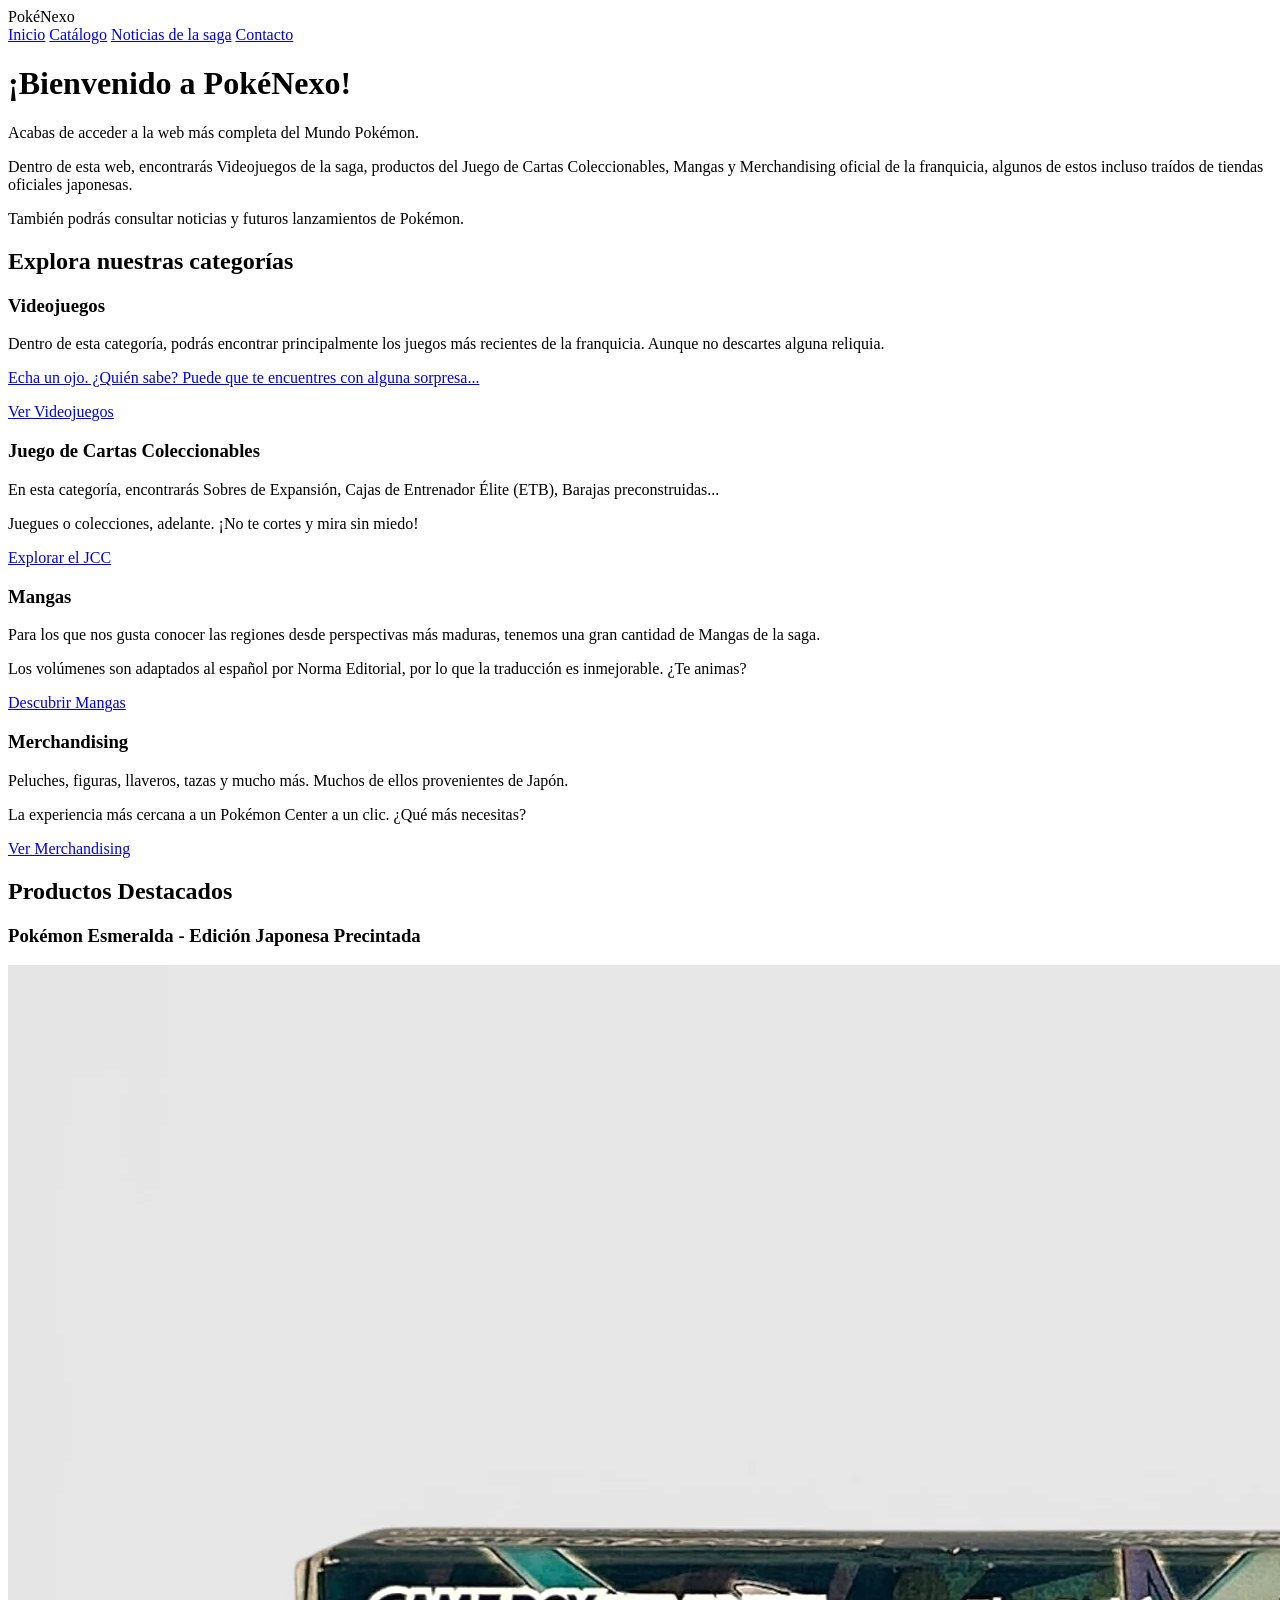
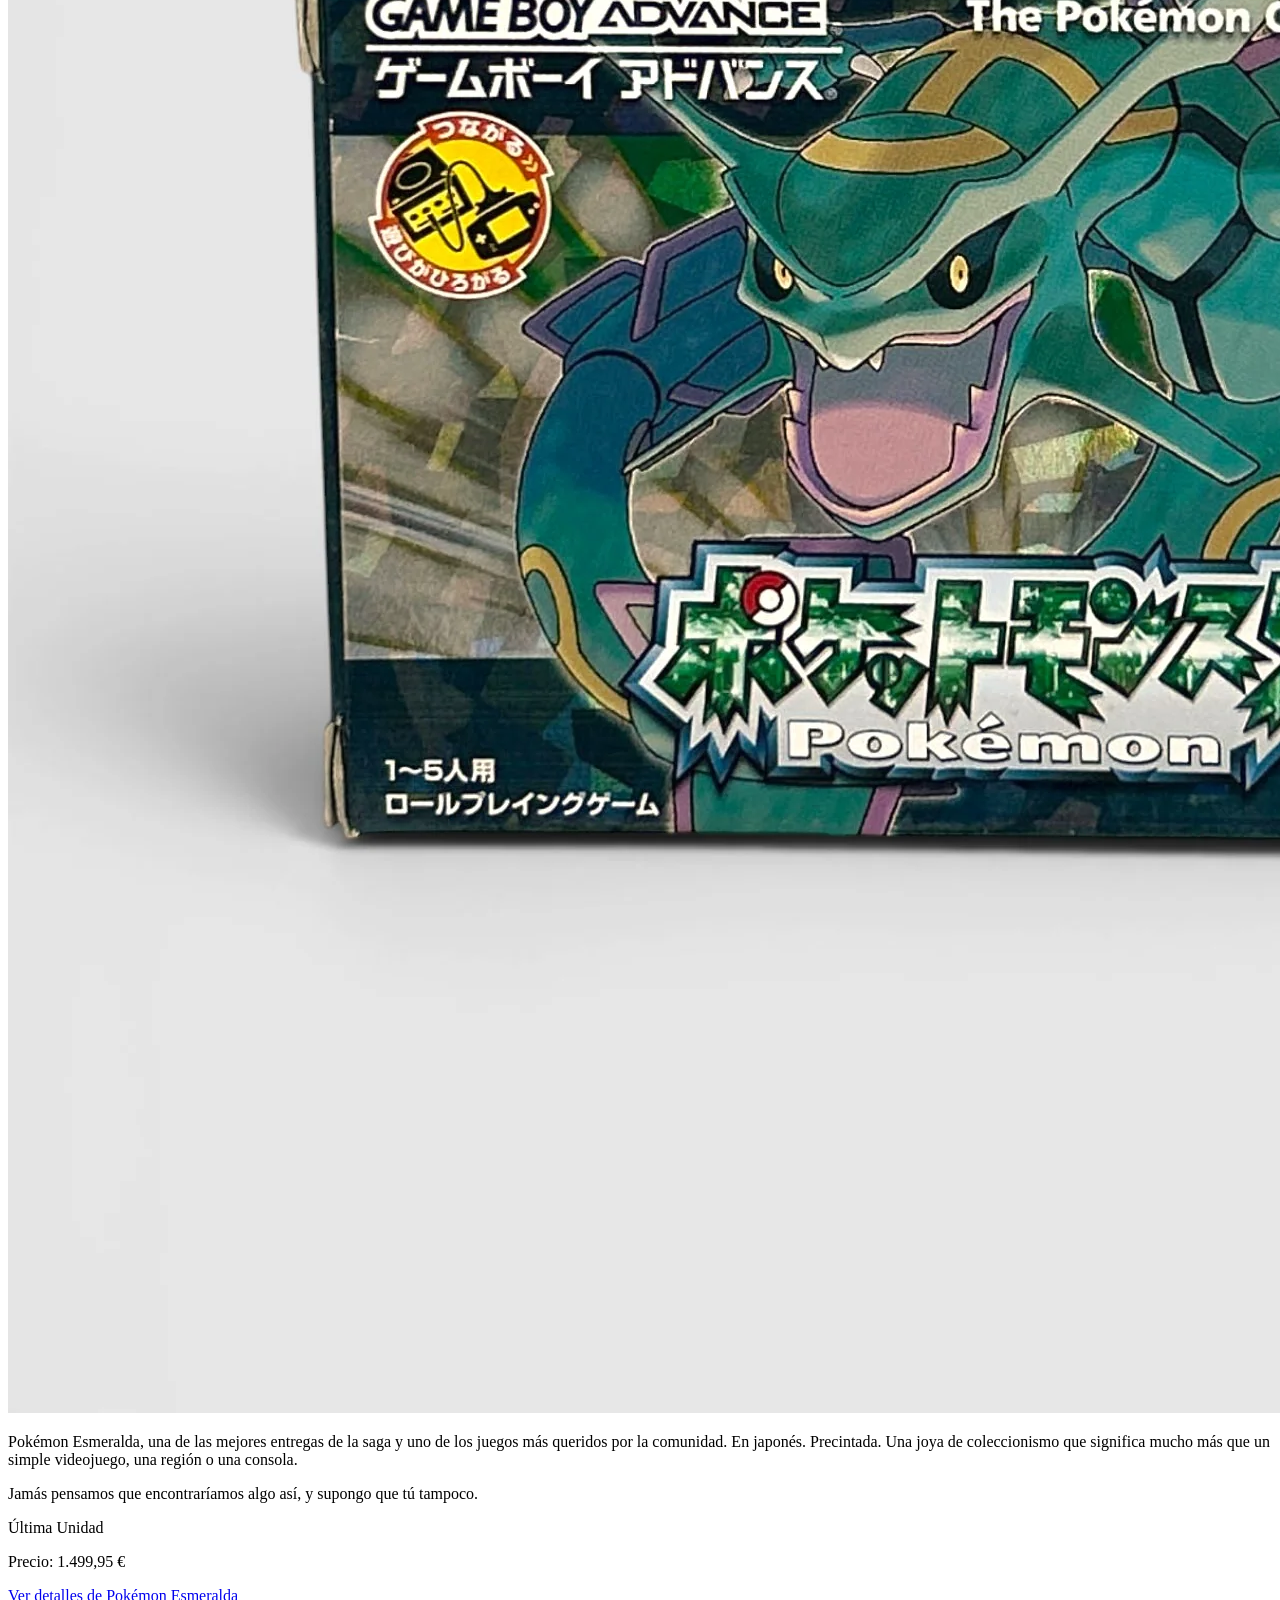
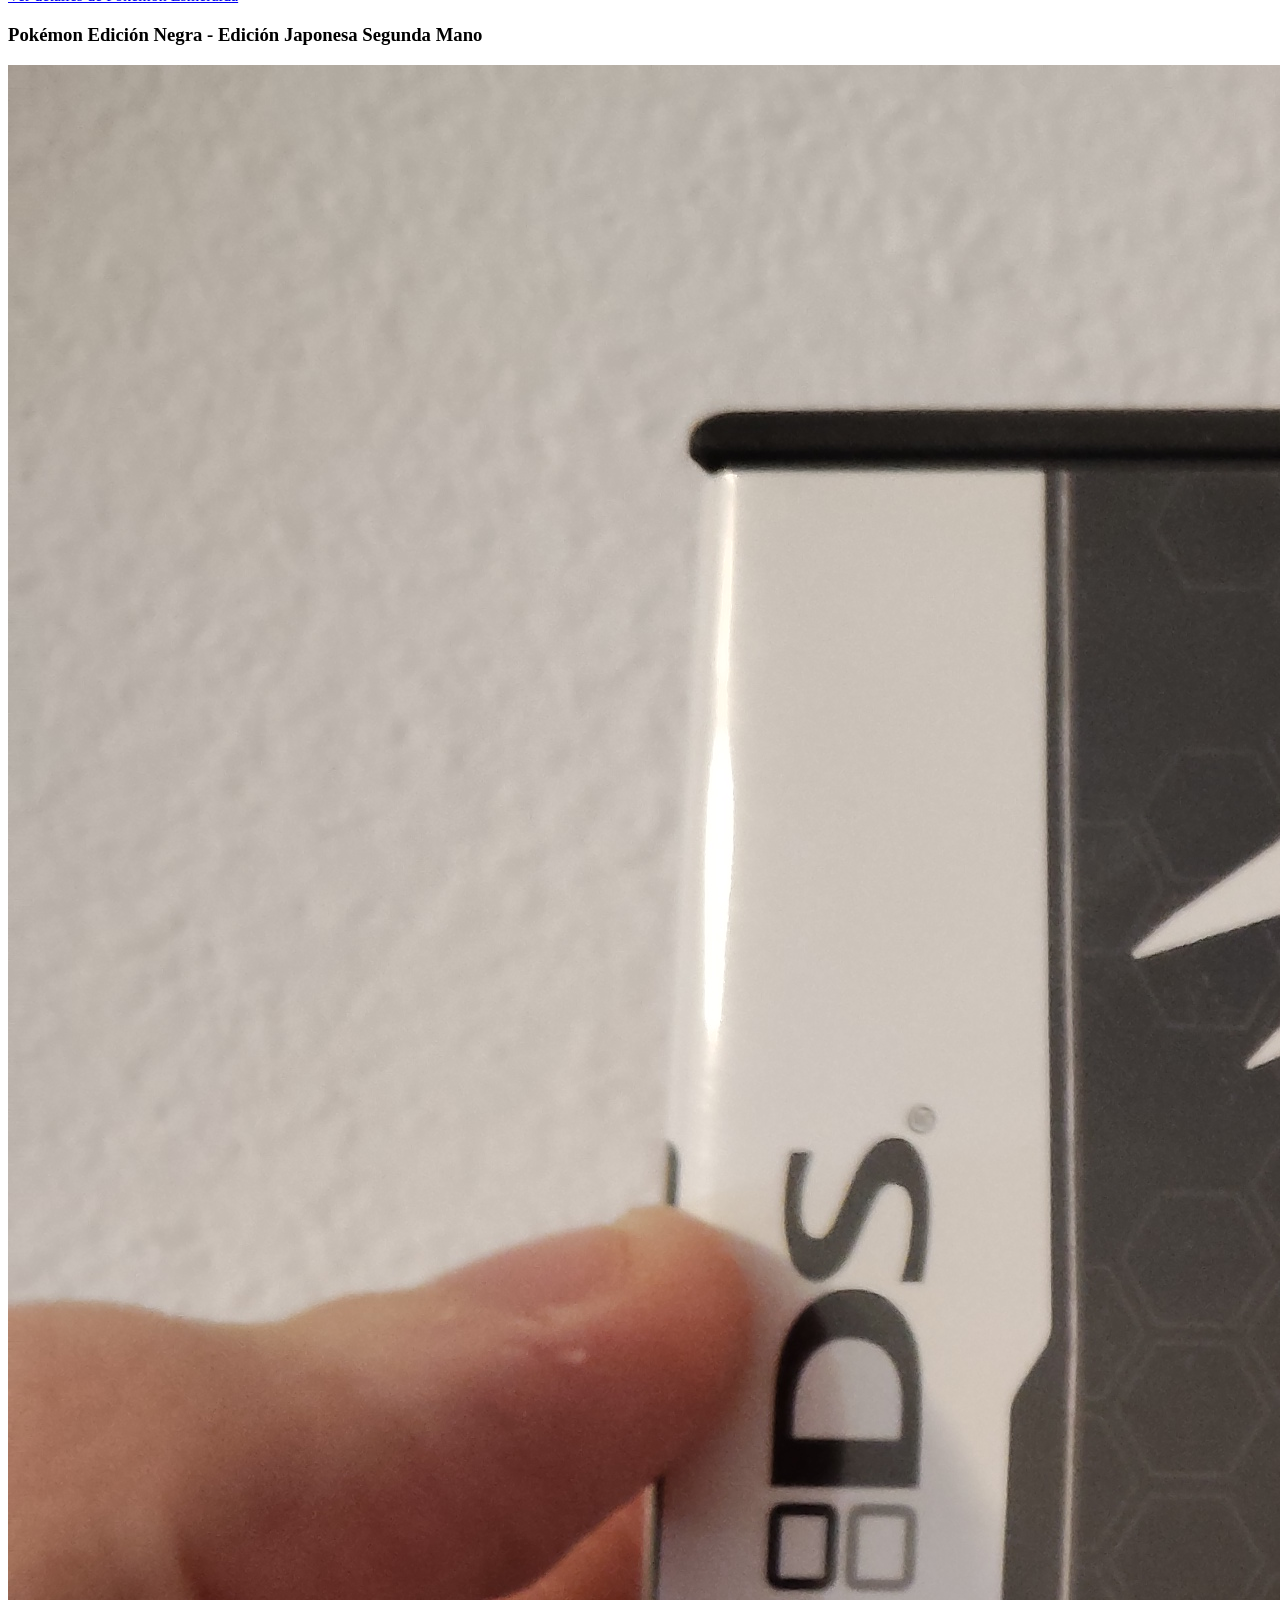
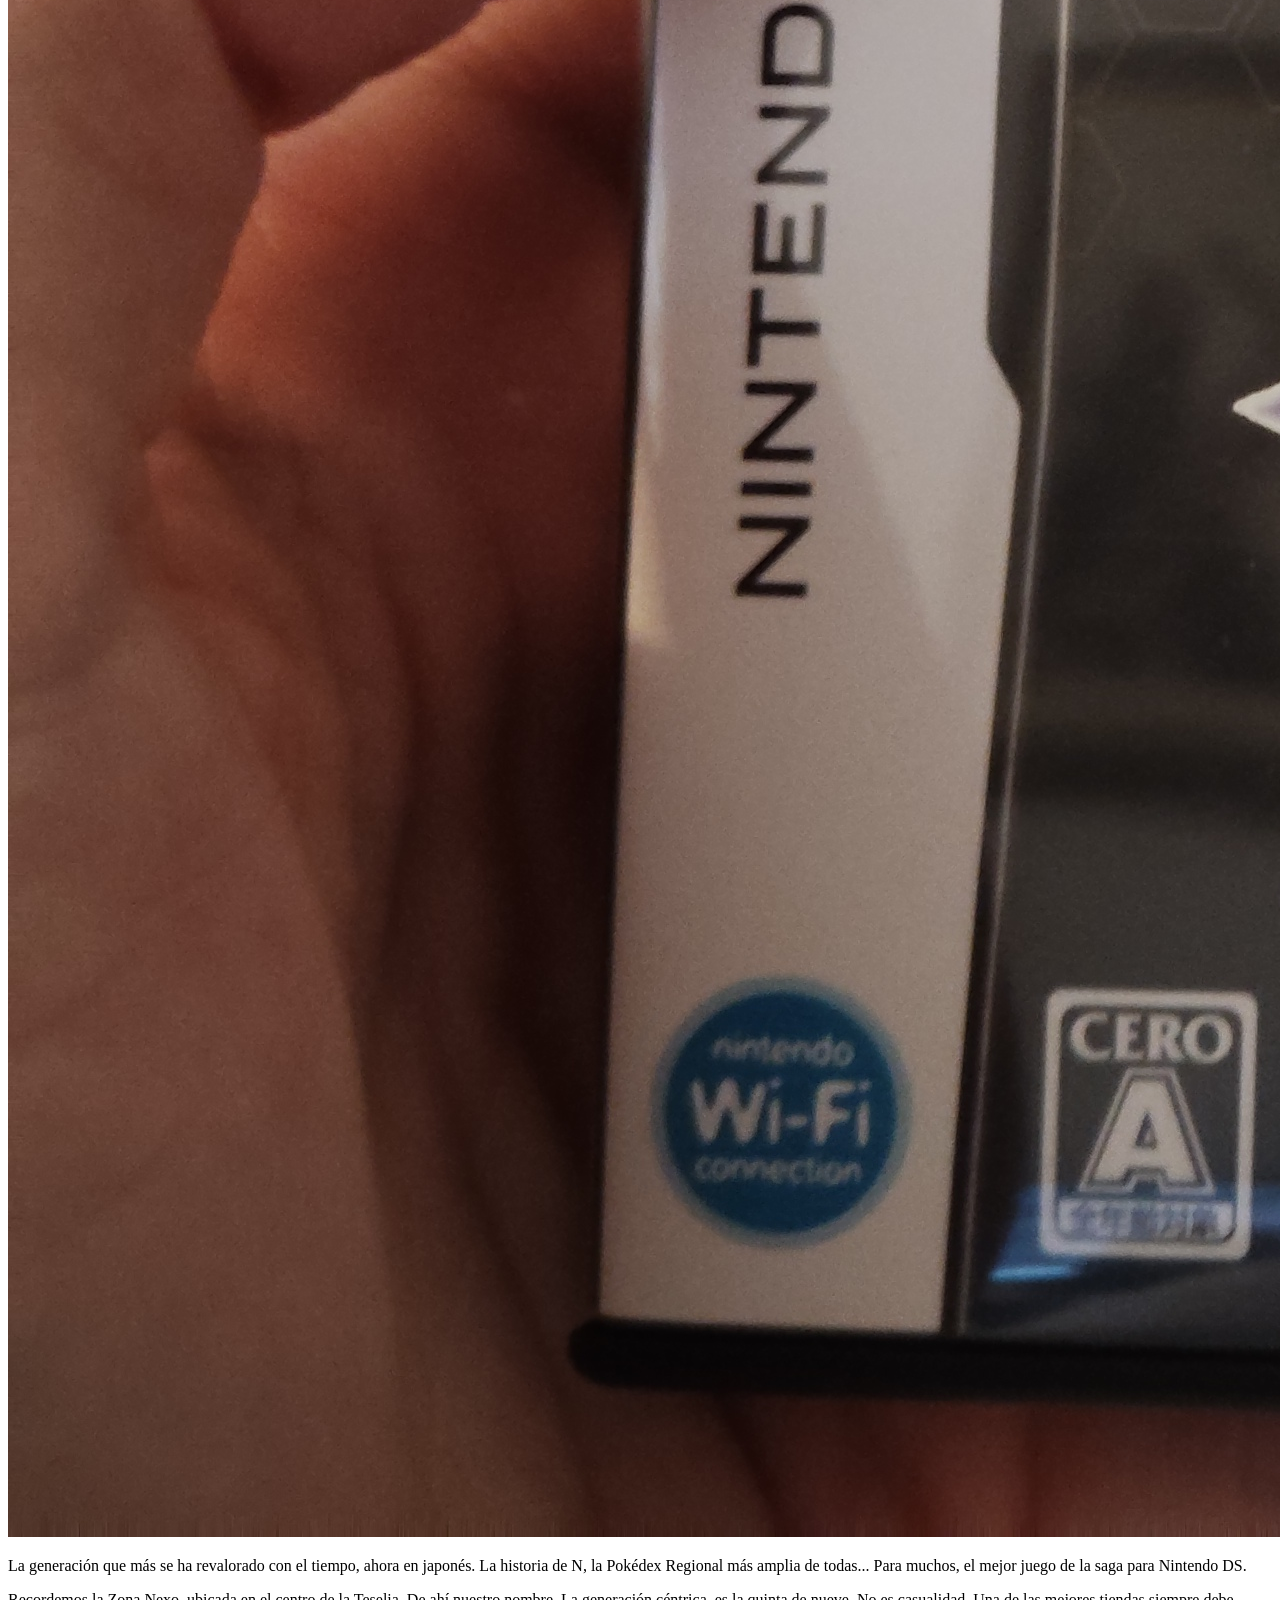
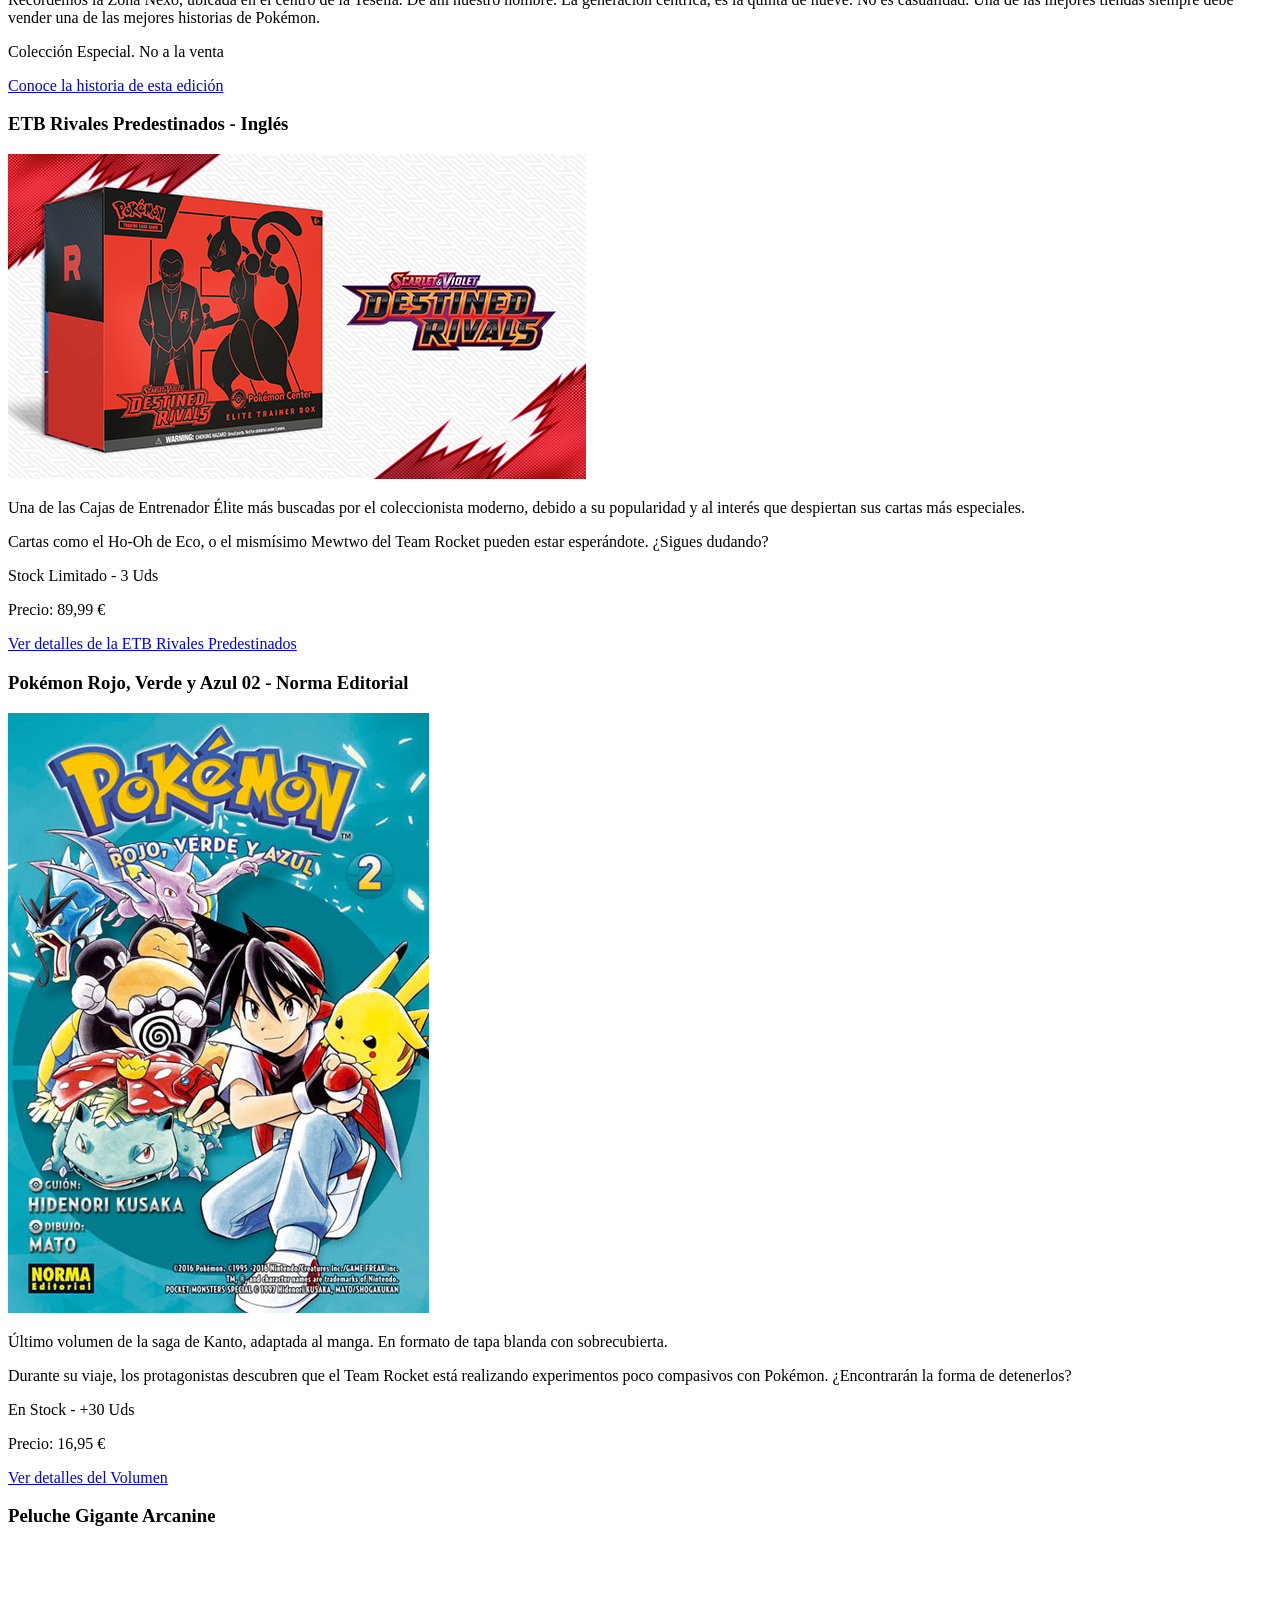
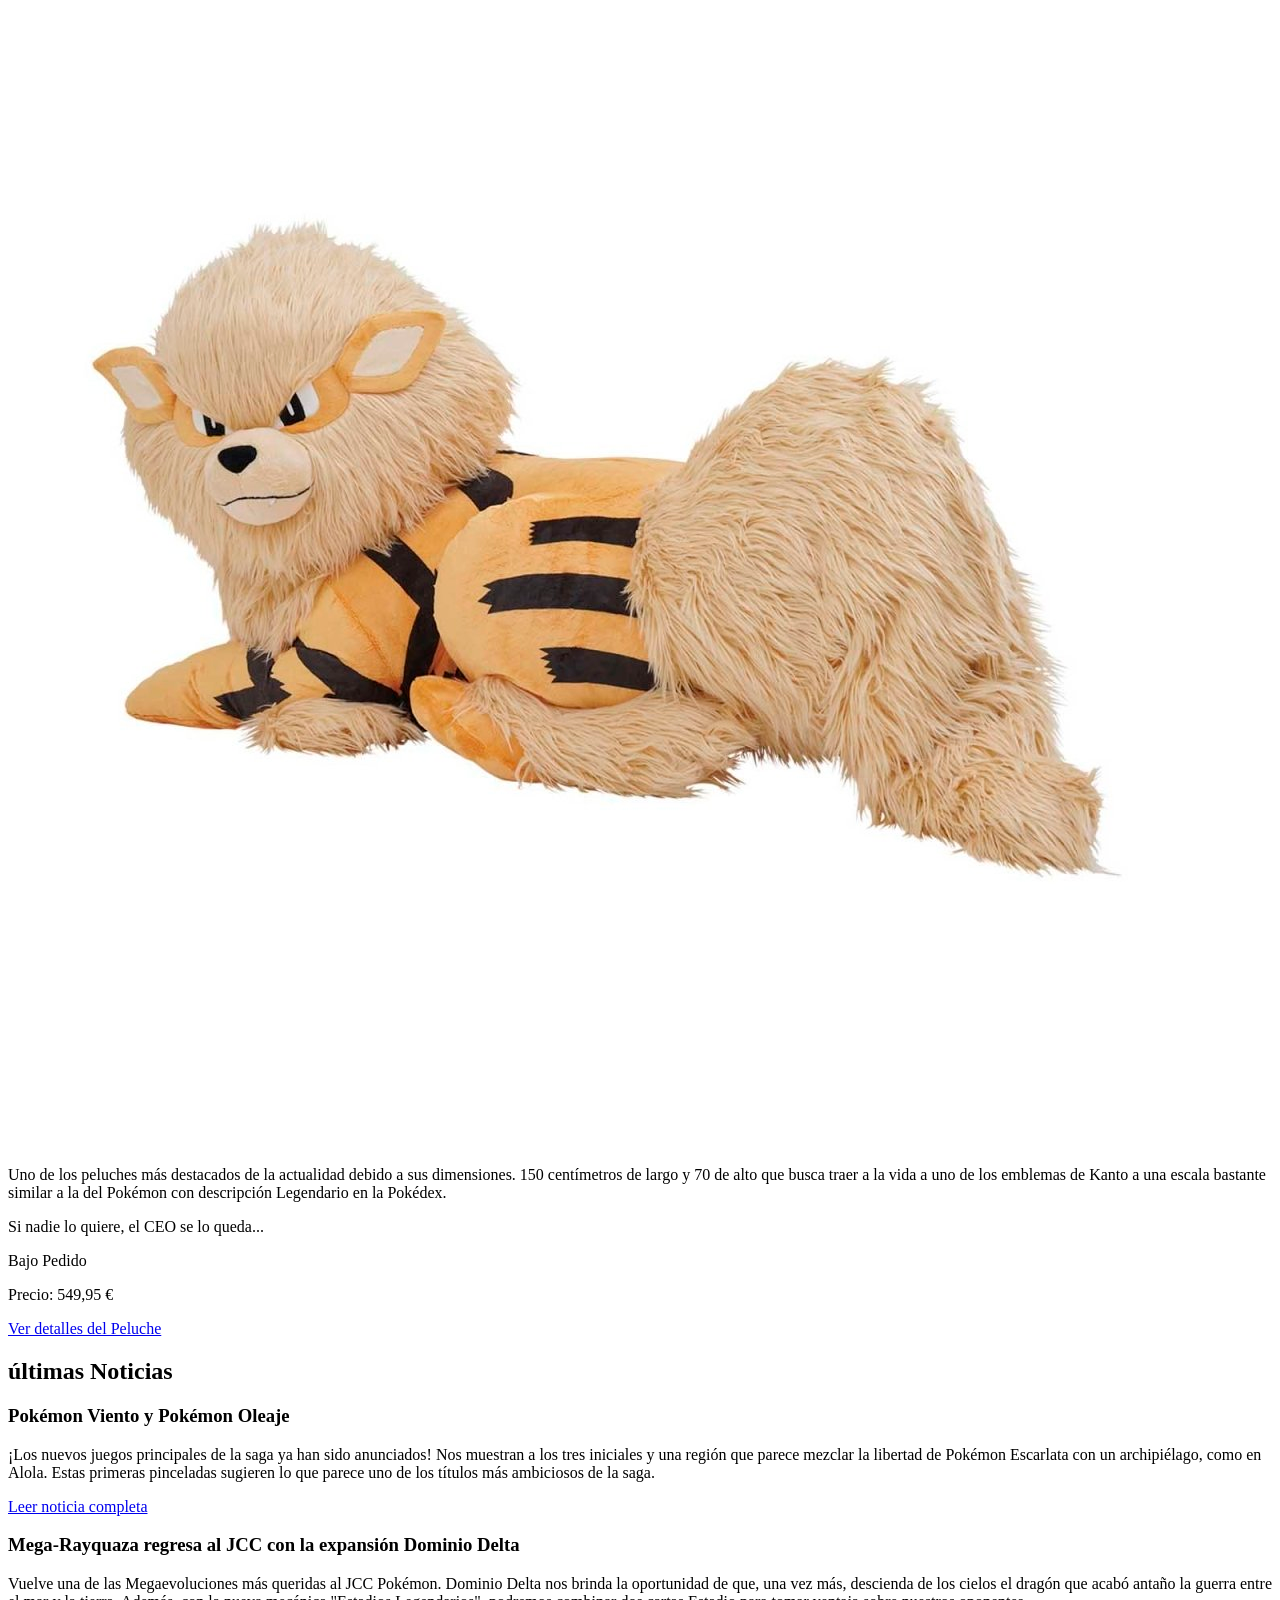
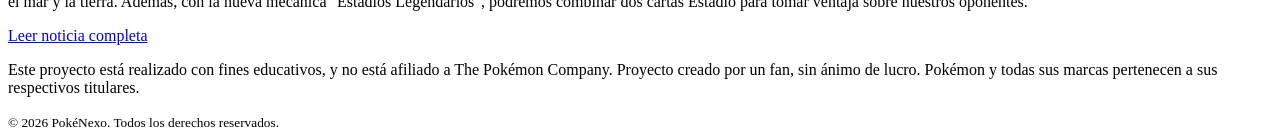
==== index.html @ ed78334c "Terminada la sección de Noticias de PokéNexo" ====
<!doctype html>
<html lang="es">
  <head>
    <meta charset="UTF-8" />
    <meta name="viewport" content="width=device-width, initial-scale=1.0" />
    <title>PokéNexo | Inicio</title>
    <meta
      name="description"
      content="Descubre PokéNexo, una tienda ficticia de Pokémon con videojuegos, cartas del JCC, mangas, merchandising y noticias sobre la franquicia."
    />
    <link rel="icon" type="image/png" href="img/favicon.png" />
    <link rel="stylesheet" href="styles.css" />
  </head>
  <body>
    <header>
      PokéNexo
      <nav>
        <a href="index.html">Inicio</a>
        <a href="catalogo.html">Catálogo</a>
        <a href="actualidad.html">Noticias de la saga</a>
        <a href="contacto.html">Contacto</a>
      </nav>
    </header>
    <main>
      <h1>¡Bienvenido a PokéNexo!</h1>
      <p>Acabas de acceder a la web más completa del Mundo Pokémon.</p>
      <p>
        Dentro de esta web, encontrarás Videojuegos de la saga, productos del
        Juego de Cartas Coleccionables, Mangas y Merchandising oficial de la
        franquicia, algunos de estos incluso traídos de tiendas oficiales
        japonesas.
      </p>
      <p>
        También podrás consultar noticias y futuros lanzamientos de Pokémon.
      </p>

      <section id="categorias">
        <h2>Explora nuestras categorías</h2>
        <article>
          <h3>Videojuegos</h3>
          <p>
            Dentro de esta categoría, podrás encontrar principalmente los juegos
            más recientes de la franquicia. Aunque no descartes alguna reliquia.
          </p>
          <p class="susurro">
            <a href="#esmeralda"
              >Echa un ojo. ¿Quién sabe? Puede que te encuentres con alguna
              sorpresa...</a
            >
          </p>
          <a href="catalogo.html">Ver Videojuegos</a>
        </article>
        <article>
          <h3>Juego de Cartas Coleccionables</h3>
          <p>
            En esta categoría, encontrarás Sobres de Expansión, Cajas de
            Entrenador Élite (ETB), Barajas preconstruidas...
          </p>
          <p>
            Juegues o colecciones, adelante. ¡No te cortes y mira sin miedo!
          </p>
          <a href="catalogo.html">Explorar el JCC</a>
        </article>
        <article>
          <h3>Mangas</h3>
          <p>
            Para los que nos gusta conocer las regiones desde perspectivas más
            maduras, tenemos una gran cantidad de Mangas de la saga.
          </p>
          <p>
            Los volúmenes son adaptados al español por Norma Editorial, por lo
            que la traducción es inmejorable. ¿Te animas?
          </p>
          <a href="catalogo.html">Descubrir Mangas</a>
        </article>
        <article>
          <h3>Merchandising</h3>
          <p>
            Peluches, figuras, llaveros, tazas y mucho más. Muchos de ellos
            provenientes de Japón.
          </p>
          <p>
            La experiencia más cercana a un Pokémon Center a un clic. ¿Qué más
            necesitas?
          </p>
          <a href="catalogo.html">Ver Merchandising</a>
        </article>
      </section>
      <section id="destacados">
        <h2>Productos Destacados</h2>
        <article id="esmeralda">
          <h3>Pokémon Esmeralda - Edición Japonesa Precintada</h3>
          <img
            class="imagen-producto"
            src="img/esmeralda.webp"
            alt="Carátula japonesa de Pokémon Esmeralda - Game Boy Advance"
          />
          <p>
            Pokémon Esmeralda, una de las mejores entregas de la saga y uno de
            los juegos más queridos por la comunidad. En japonés. Precintada.
            Una joya de coleccionismo que significa mucho más que un simple
            videojuego, una región o una consola.
          </p>
          <p>
            Jamás pensamos que encontraríamos algo así, y supongo que tú
            tampoco.
          </p>
          <p class="estado-producto">Última Unidad</p>
          <p class="precio-producto">Precio: 1.499,95 €</p>
          <a href="catalogo.html#esmeralda"
            >Ver detalles de Pokémon Esmeralda</a
          >
        </article>
        <article>
          <h3>Pokémon Edición Negra - Edición Japonesa Segunda Mano</h3>
          <img
            class="imagen-producto"
            src="img/Museo/caratulaNegroJapones.jpg"
            alt="Carátula japonesa de Pokémon Negro - Nintendo DS"
          />
          <p>
            La generación que más se ha revalorado con el tiempo, ahora en
            japonés. La historia de N, la Pokédex Regional más amplia de
            todas... Para muchos, el mejor juego de la saga para Nintendo DS.
          </p>
          <p>
            Recordemos la Zona Nexo, ubicada en el centro de la Teselia. De ahí
            nuestro nombre. La generación céntrica, es la quinta de nueve. No es
            casualidad. Una de las mejores tiendas siempre debe vender una de
            las mejores historias de Pokémon.
          </p>
          <p class="estado-producto">Colección Especial. No a la venta</p>
          <a href="catalogo.html">Conoce la historia de esta edición</a>
        </article>
        <article>
          <h3>ETB Rivales Predestinados - Inglés</h3>
          <img
            class="imagen-producto"
            src="img/destinedrivals.png"
            alt="Caja de Entrenador Élite - Rivales Predestinados - Inglés"
          />
          <p>
            Una de las Cajas de Entrenador Élite más buscadas por el
            coleccionista moderno, debido a su popularidad y al interés que
            despiertan sus cartas más especiales.
          </p>
          <p>
            Cartas como el Ho-Oh de Eco, o el mismísimo Mewtwo del Team Rocket
            pueden estar esperándote. ¿Sigues dudando?
          </p>
          <p class="estado-producto">Stock Limitado - 3 Uds</p>
          <p class="precio-producto">Precio: 89,99 €</p>
          <a href="catalogo.html"
            >Ver detalles de la ETB Rivales Predestinados</a
          >
        </article>
        <article>
          <h3>Pokémon Rojo, Verde y Azul 02 - Norma Editorial</h3>
          <img
            class="imagen-producto"
            src="img/rojoverdeazul02.jpeg"
            alt="Volumen 2 de Pokémon Rojo, Verde y Azul - Norma Editorial"
          />
          <p>
            Último volumen de la saga de Kanto, adaptada al manga. En formato de
            tapa blanda con sobrecubierta.
          </p>
          <p>
            Durante su viaje, los protagonistas descubren que el Team Rocket
            está realizando experimentos poco compasivos con Pokémon.
            ¿Encontrarán la forma de detenerlos?
          </p>
          <p class="estado-producto">En Stock - +30 Uds</p>
          <p class="precio-producto">Precio: 16,95 €</p>
          <a href="catalogo.html">Ver detalles del Volumen</a>
        </article>
        <article>
          <h3>Peluche Gigante Arcanine</h3>
          <img
            class="imagen-producto"
            src="img/peluchearcanine.jpg"
            alt="Peluche Arcanine Pokémon Center - Gran Tamaño"
          />
          <p>
            Uno de los peluches más destacados de la actualidad debido a sus
            dimensiones. 150 centímetros de largo y 70 de alto que busca traer a
            la vida a uno de los emblemas de Kanto a una escala bastante similar
            a la del Pokémon con descripción Legendario en la Pokédex.
          </p>
          <p class="susurro">Si nadie lo quiere, el CEO se lo queda...</p>
          <p class="estado-producto">Bajo Pedido</p>
          <p class="precio-producto">Precio: 549,95 €</p>
          <a href="catalogo.html">Ver detalles del Peluche</a>
        </article>
      </section>
      <section id="noticias">
        <h2>últimas Noticias</h2>
        <article>
          <h3>Pokémon Viento y Pokémon Oleaje</h3>
          <p>
            ¡Los nuevos juegos principales de la saga ya han sido anunciados!
            Nos muestran a los tres iniciales y una región que parece mezclar la
            libertad de Pokémon Escarlata con un archipiélago, como en Alola.
            Estas primeras pinceladas sugieren lo que parece uno de los títulos
            más ambiciosos de la saga.
          </p>
          <a href="actualidad.html">Leer noticia completa</a>
        </article>
        <article>
          <h3>Mega-Rayquaza regresa al JCC con la expansión Dominio Delta</h3>
          <p>
            Vuelve una de las Megaevoluciones más queridas al JCC Pokémon.
            Dominio Delta nos brinda la oportunidad de que, una vez más,
            descienda de los cielos el dragón que acabó antaño la guerra entre
            el mar y la tierra. Además, con la nueva mecánica "Estadios
            Legendarios", podremos combinar dos cartas Estadio para tomar
            ventaja sobre nuestros oponentes.
          </p>
          <a href="actualidad.html">Leer noticia completa</a>
        </article>
      </section>
    </main>
    <footer>
      <p>
        Este proyecto está realizado con fines educativos, y no está afiliado a
        The Pokémon Company. Proyecto creado por un fan, sin ánimo de lucro.
        Pokémon y todas sus marcas pertenecen a sus respectivos titulares.
      </p>
      <small>&copy; 2026 PokéNexo. Todos los derechos reservados.</small>
    </footer>
  </body>
</html>
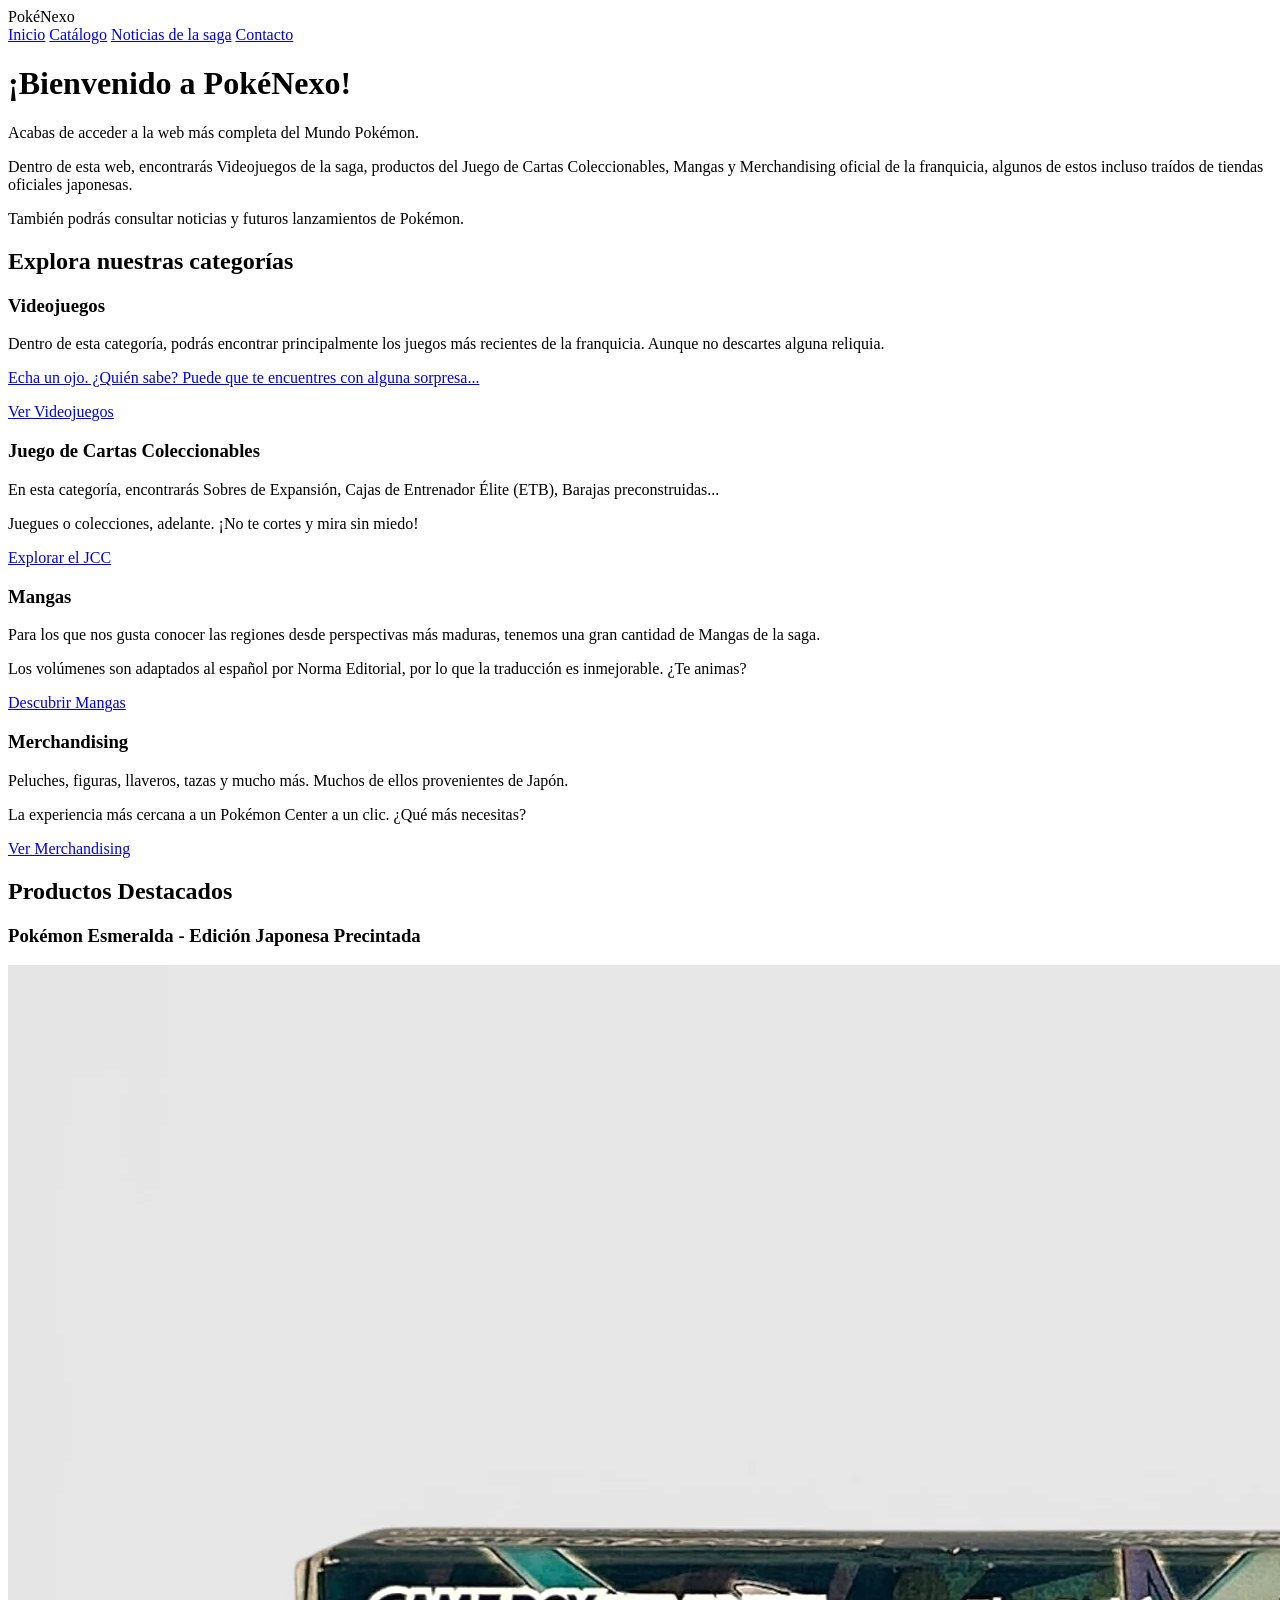
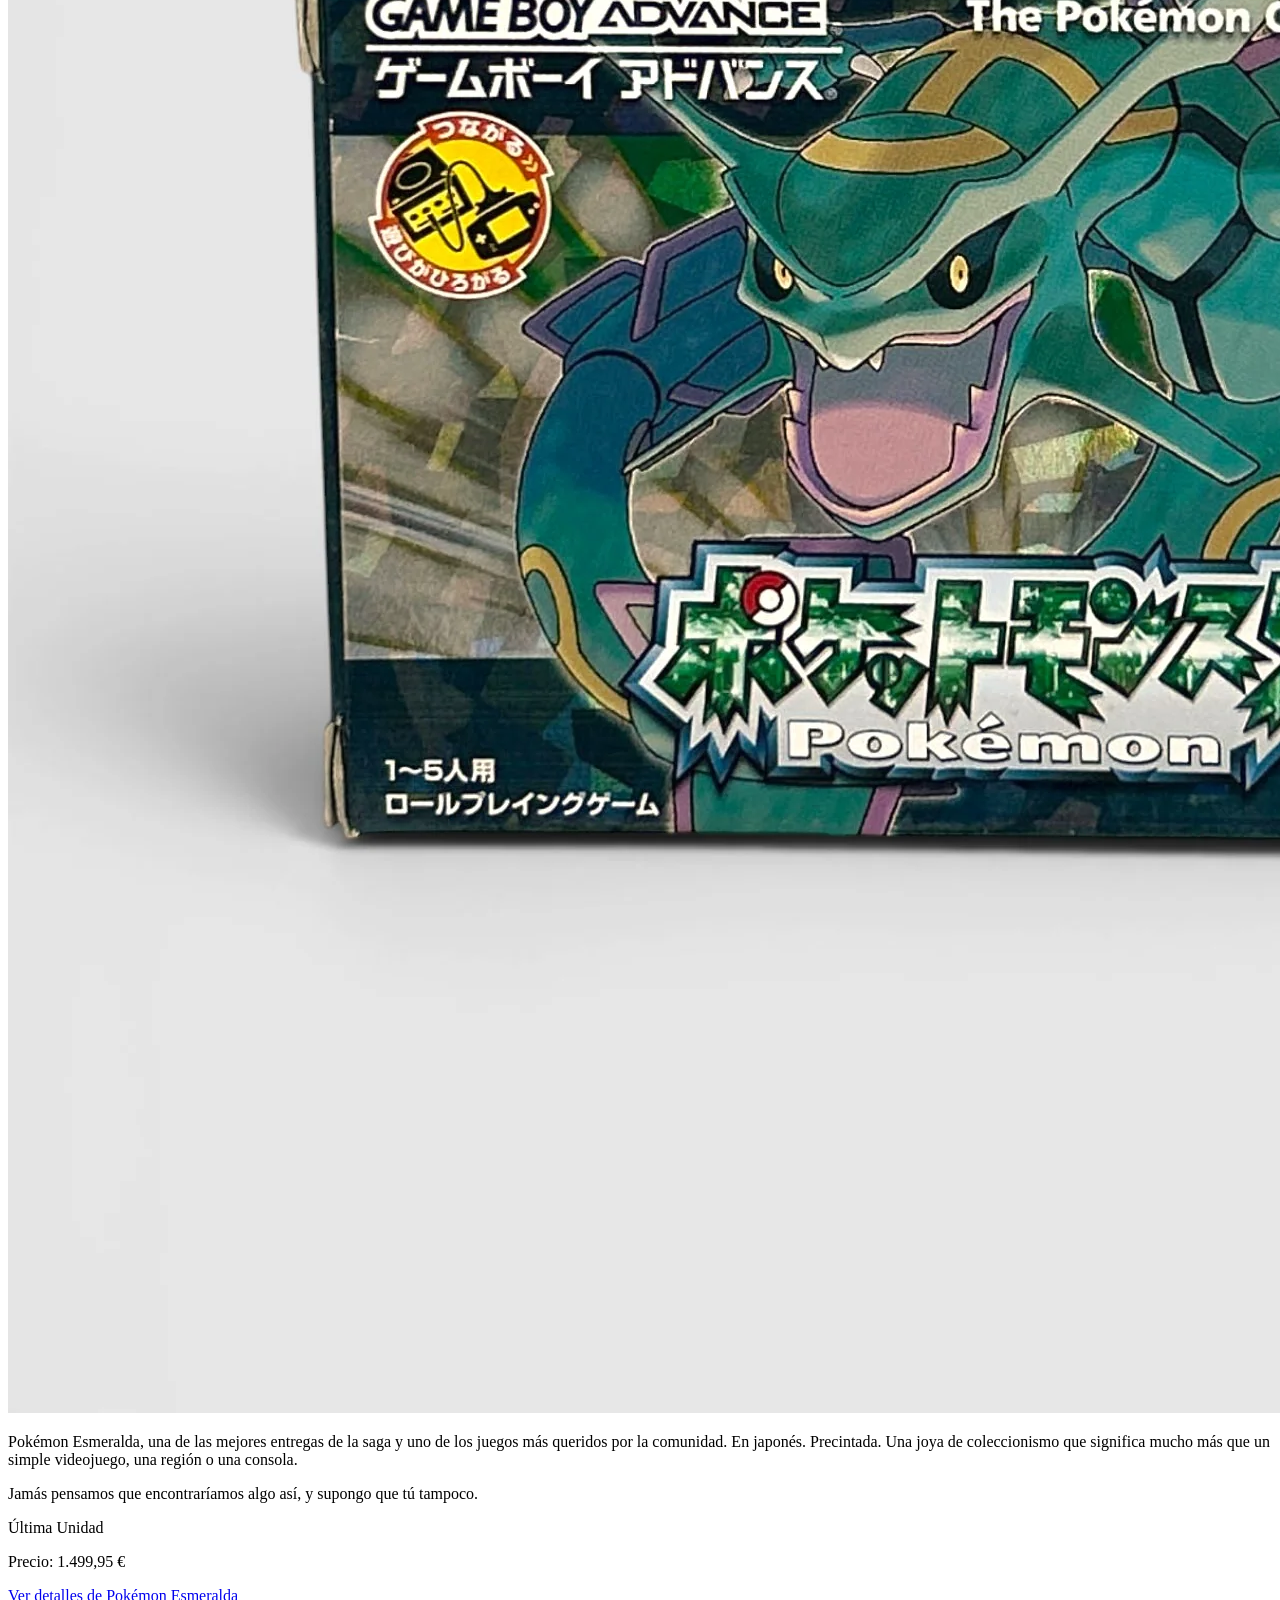
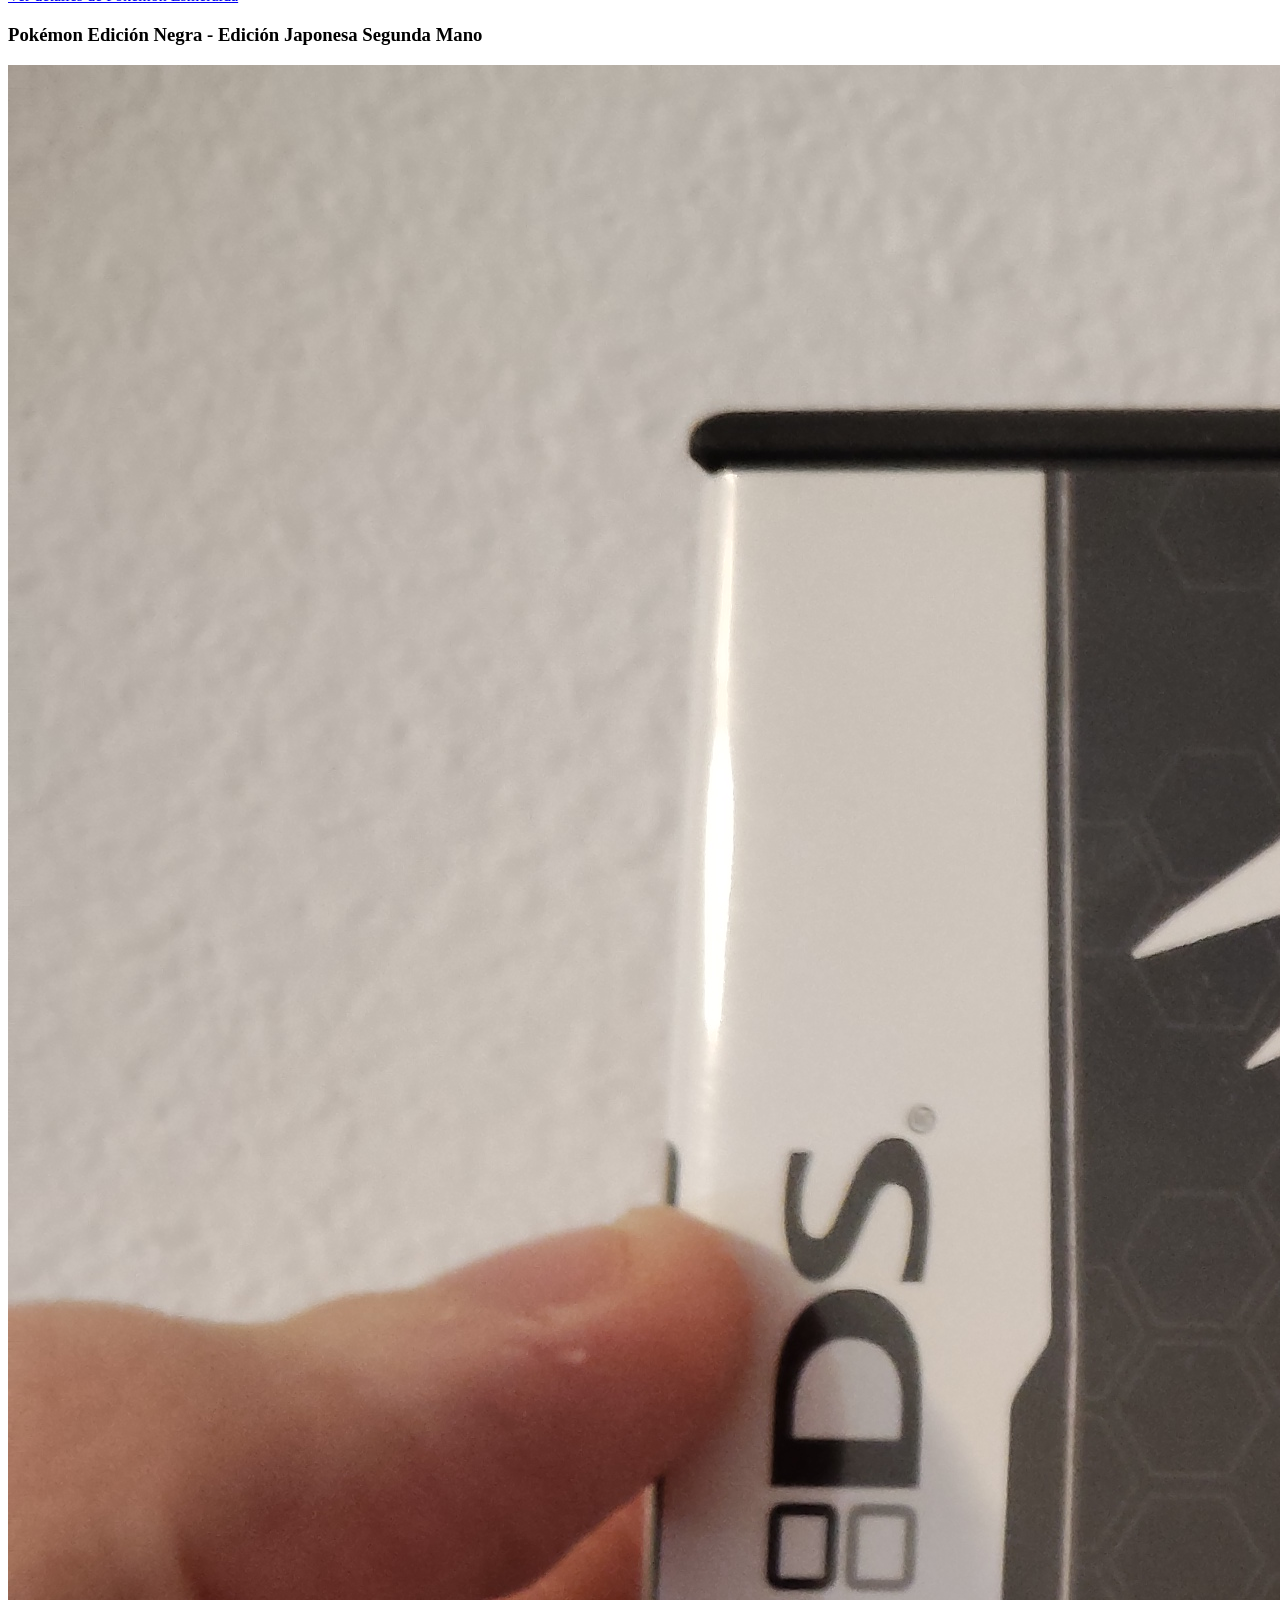
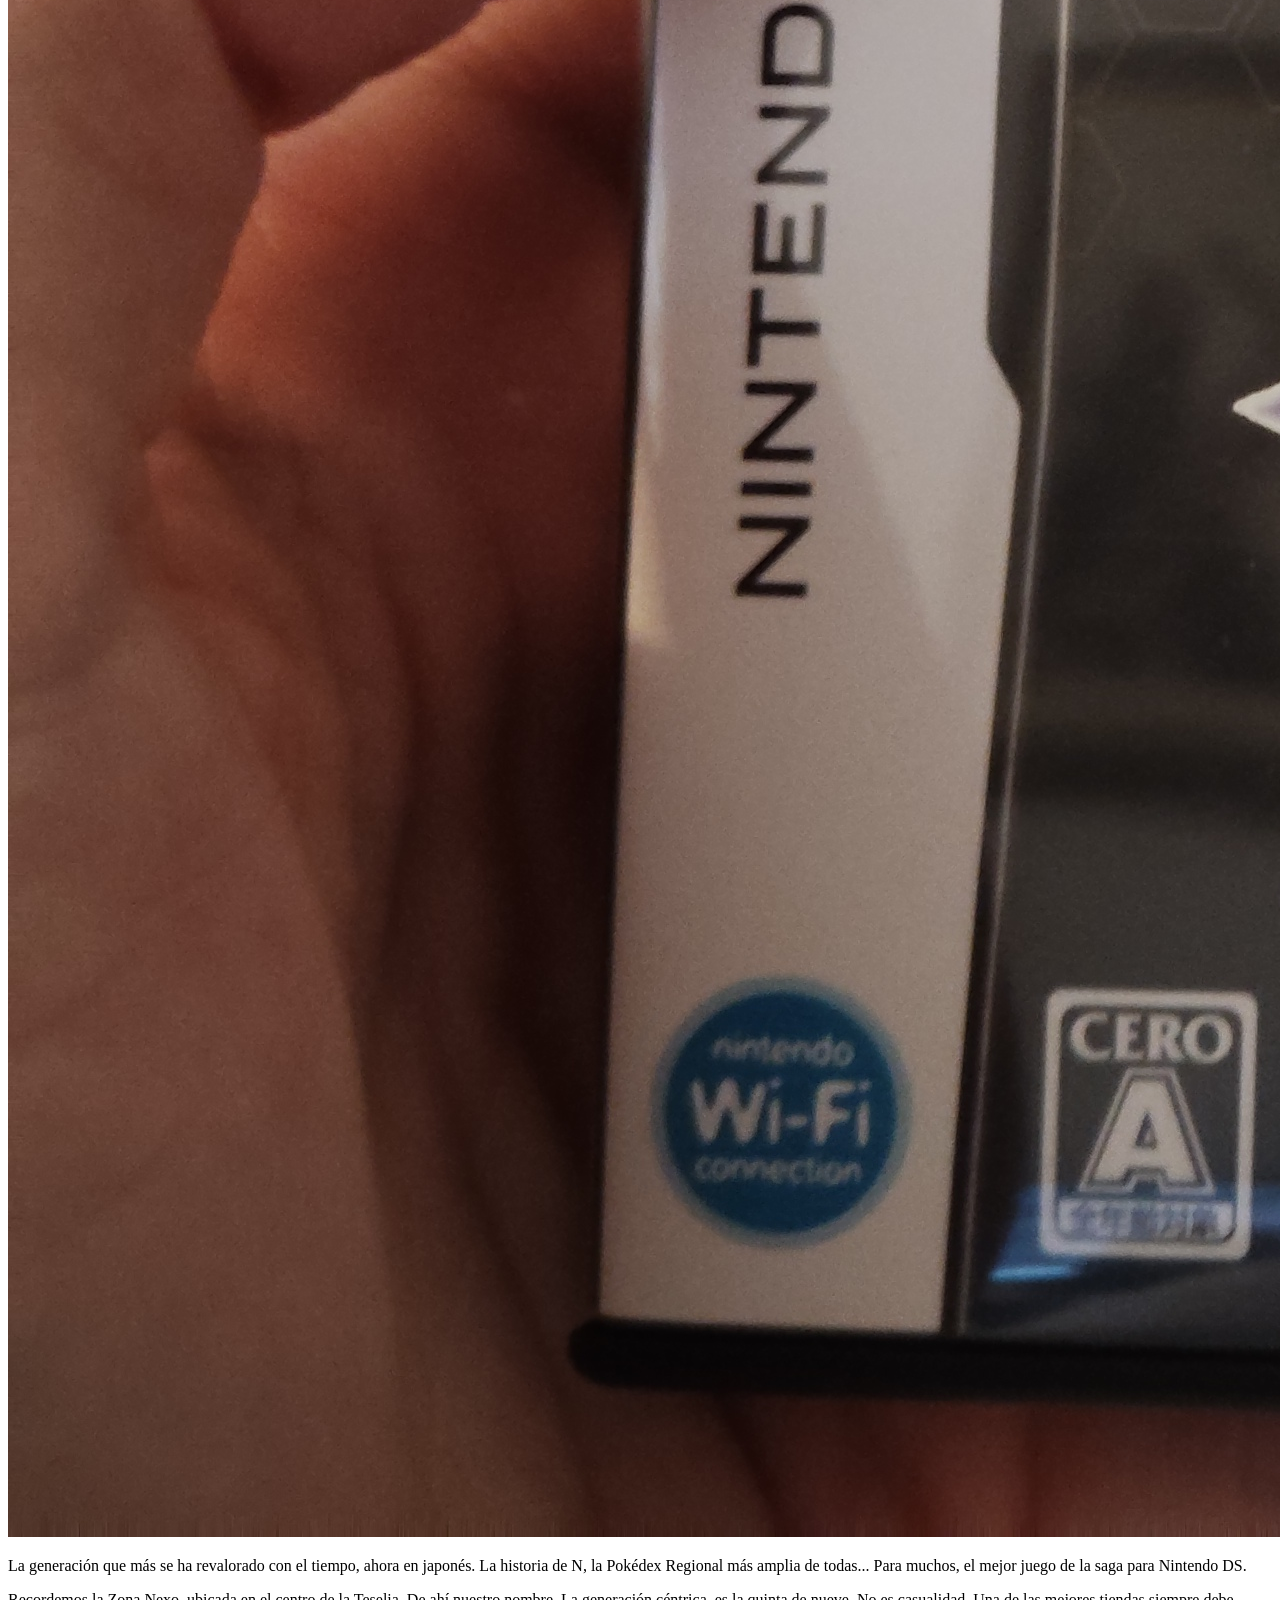
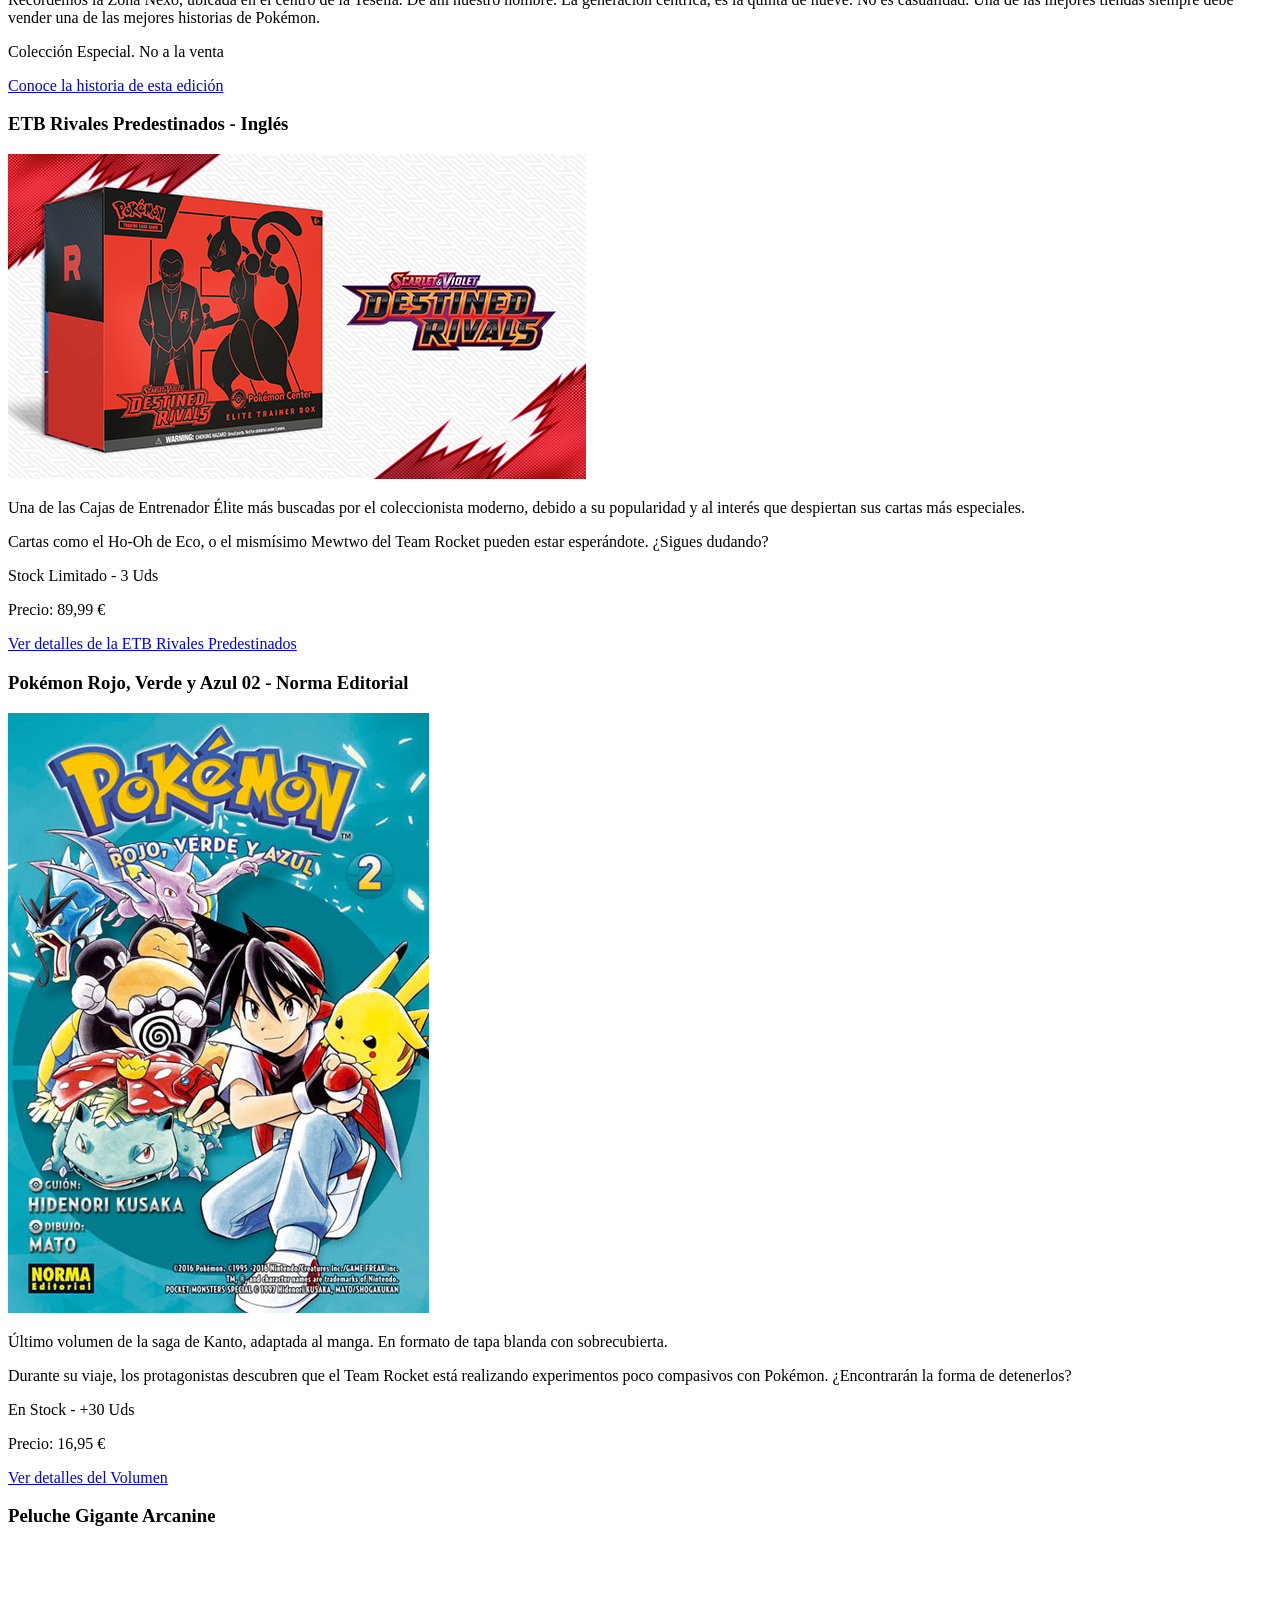
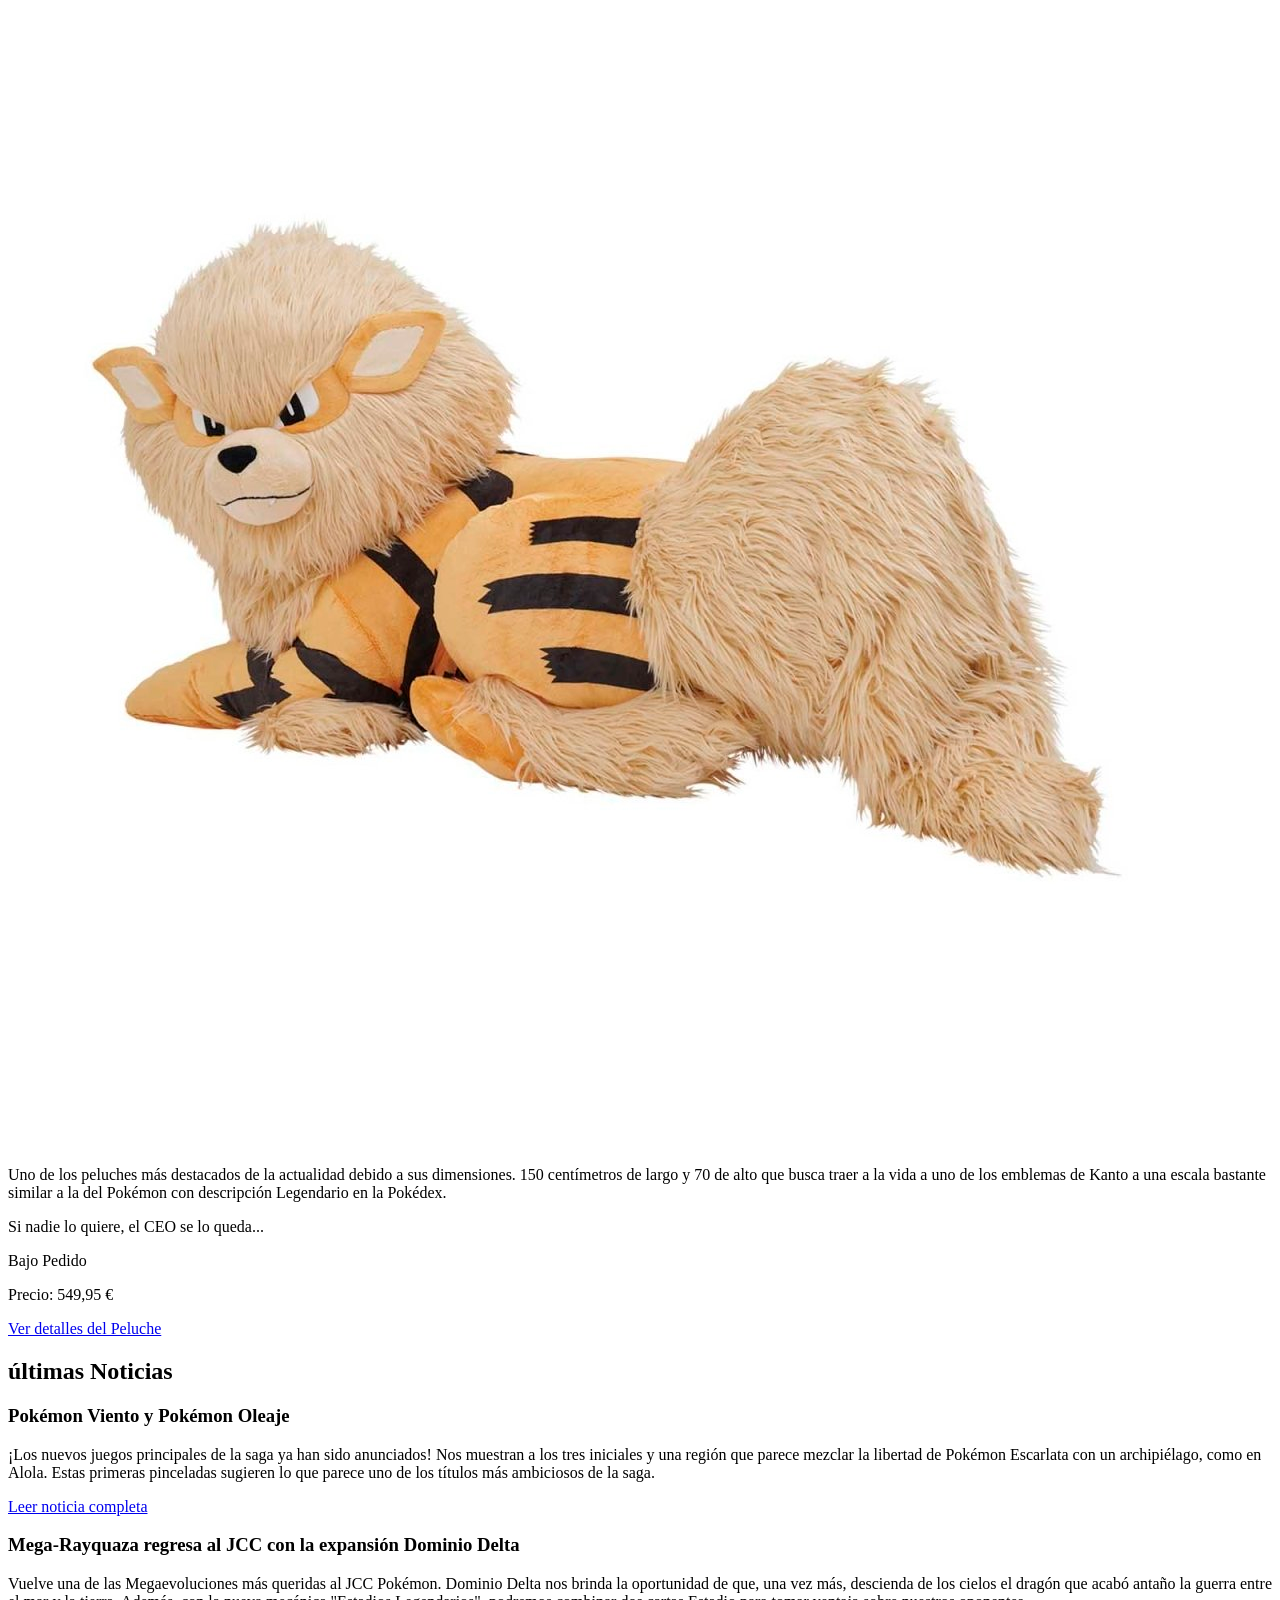
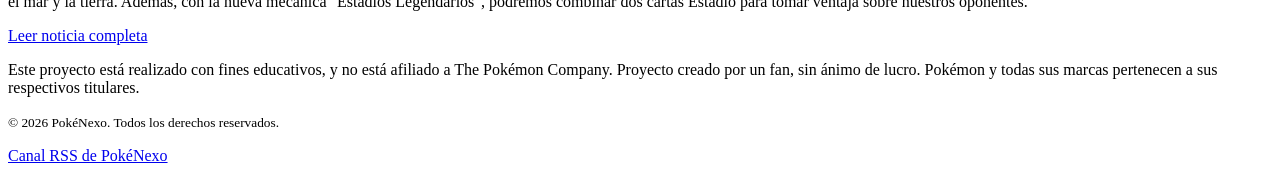
==== commit b433b184: "Realizadas algunas mejorías en los footer y cambios de secciones erróneas" ====
--- a/index.html
+++ b/index.html
@@ -1,15 +1,14 @@
 <!doctype html>
 <html lang="es">
   <head>
-    <meta charset="UTF-8" />
-    <meta name="viewport" content="width=device-width, initial-scale=1.0" />
+    <meta charset="UTF-8">
+    <meta name="viewport" content="width=device-width, initial-scale=1.0">
     <title>PokéNexo | Inicio</title>
     <meta
-      name="description"
-      content="Descubre PokéNexo, una tienda ficticia de Pokémon con videojuegos, cartas del JCC, mangas, merchandising y noticias sobre la franquicia."
-    />
-    <link rel="icon" type="image/png" href="img/favicon.png" />
-    <link rel="stylesheet" href="styles.css" />
+      name="description" content="Descubre PokéNexo, una tienda ficticia de Pokémon con videojuegos, cartas del JCC, mangas, merchandising y noticias sobre la franquicia.">
+    <link rel="icon" type="image/png" href="img/favicon.png">
+    <link rel="stylesheet" href="styles.css">
+    <link rel="alternate" type="application/rss+xml" title="Noticias de PokéNexo" href="noticias.xml">
   </head>
   <body>
     <header>
@@ -221,12 +220,14 @@
       </section>
     </main>
     <footer>
-      <p>
-        Este proyecto está realizado con fines educativos, y no está afiliado a
-        The Pokémon Company. Proyecto creado por un fan, sin ánimo de lucro.
-        Pokémon y todas sus marcas pertenecen a sus respectivos titulares.
-      </p>
-      <small>&copy; 2026 PokéNexo. Todos los derechos reservados.</small>
+        <p>
+            Este proyecto está realizado con fines educativos, y no está afiliado a The Pokémon Company. Proyecto creado por un fan, sin ánimo de lucro. Pokémon y todas sus marcas 
+            pertenecen a sus respectivos titulares.
+        </p>
+        <small>&copy; 2026 PokéNexo. Todos los derechos reservados.</small>
+        <p>
+            <a href="noticias.xml">Canal RSS de PokéNexo</a>
+        </p>
     </footer>
   </body>
 </html>
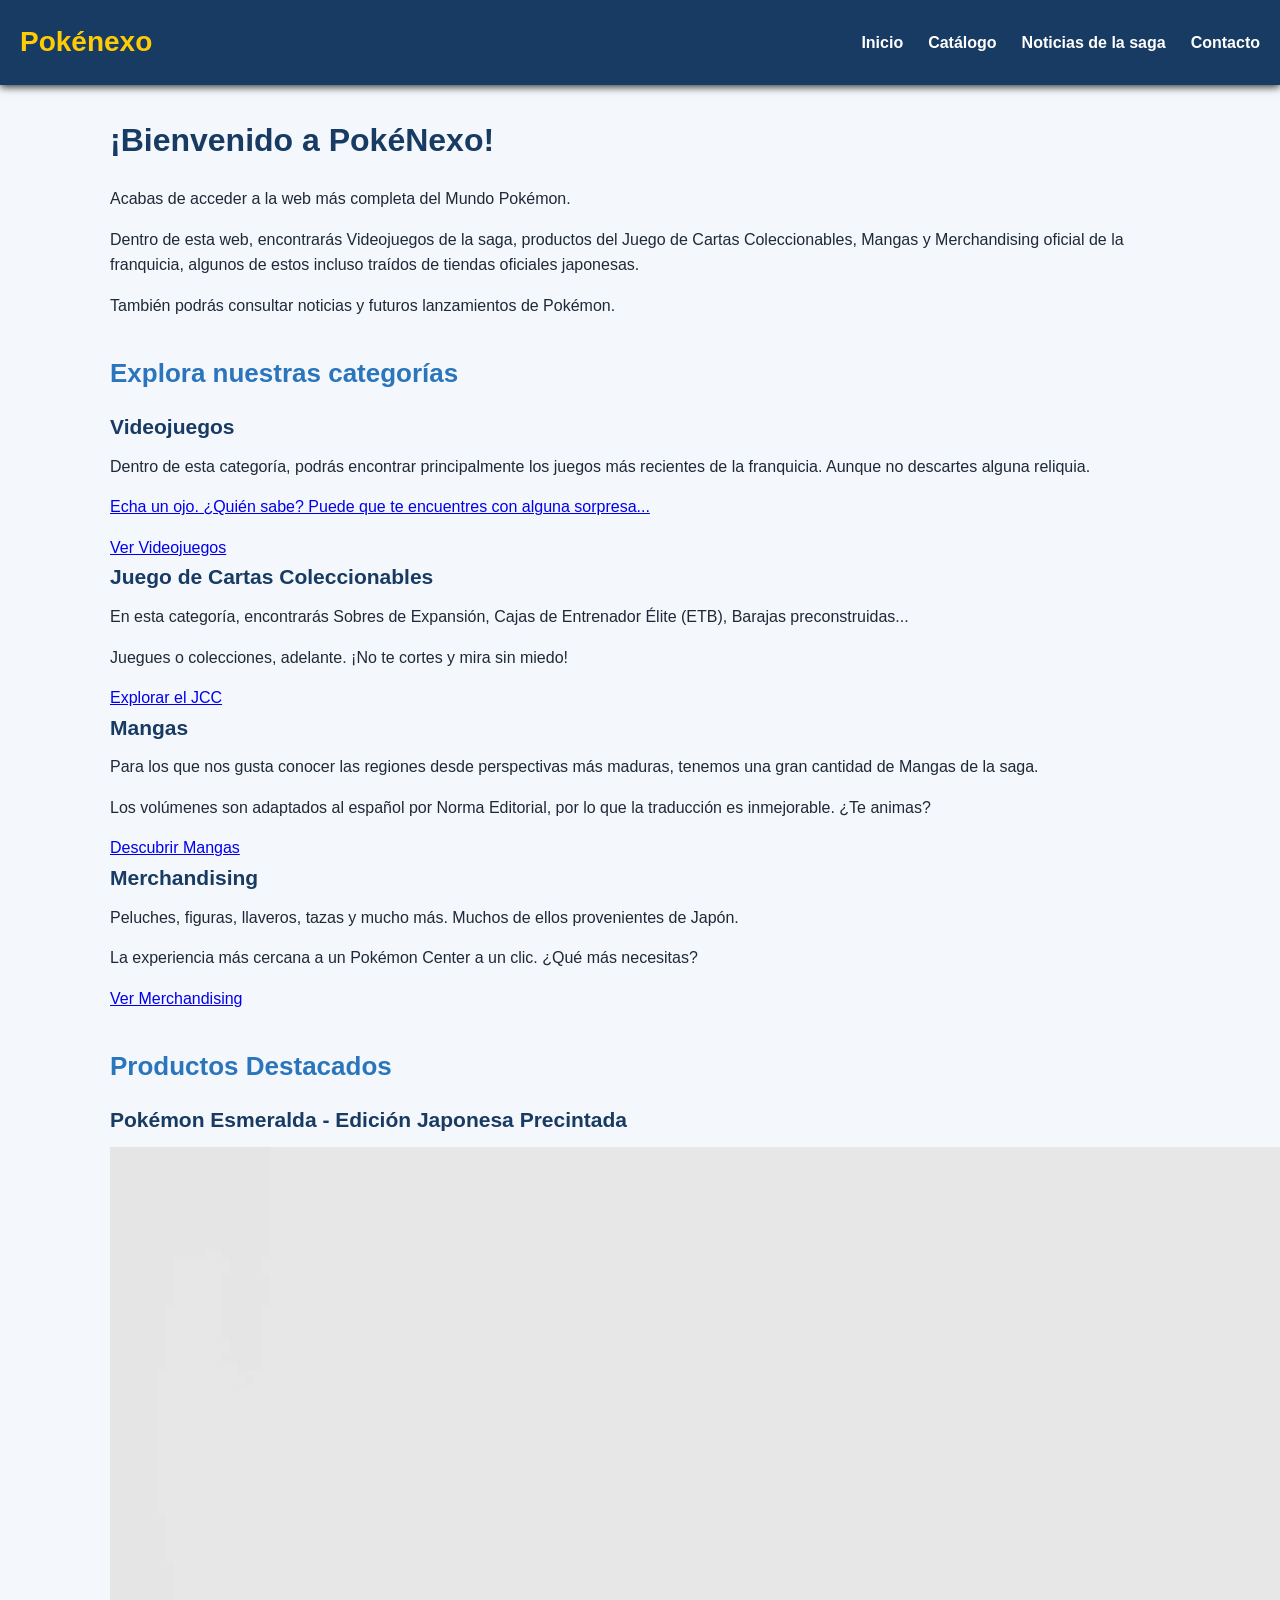
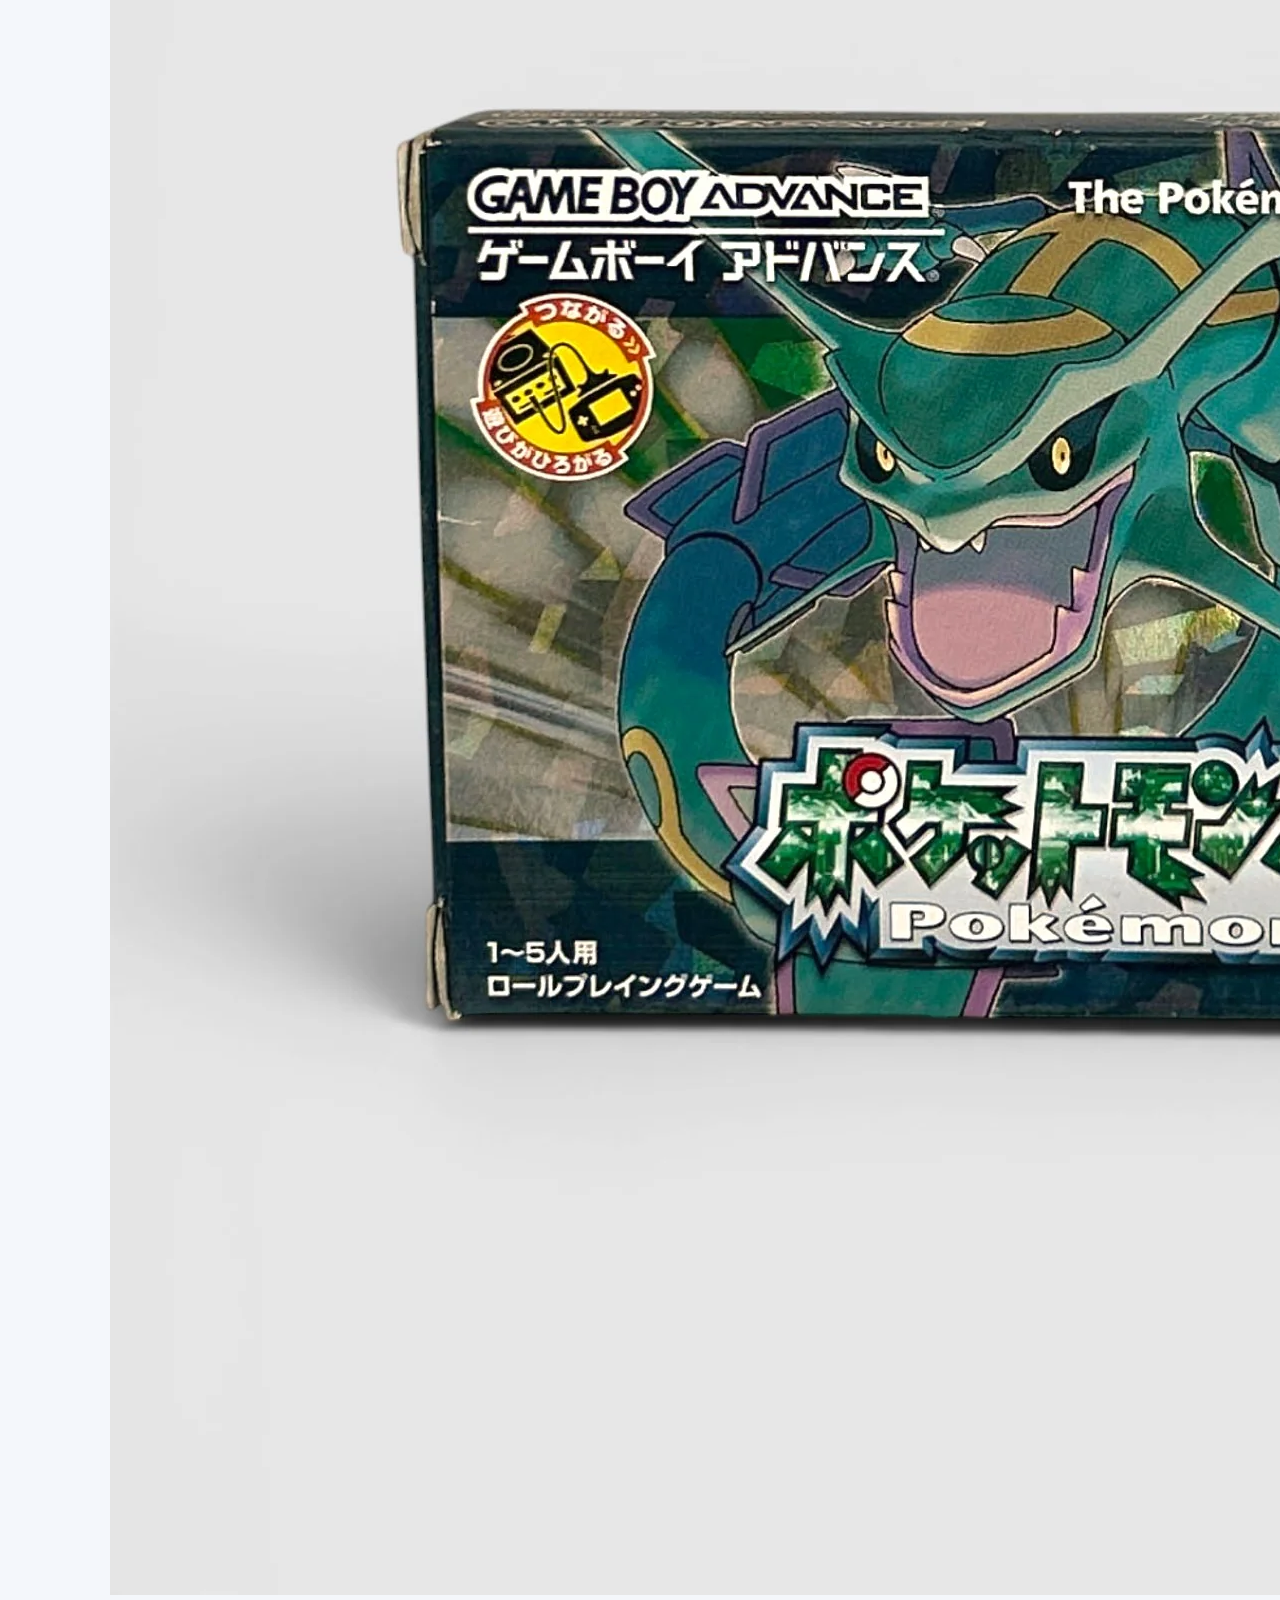
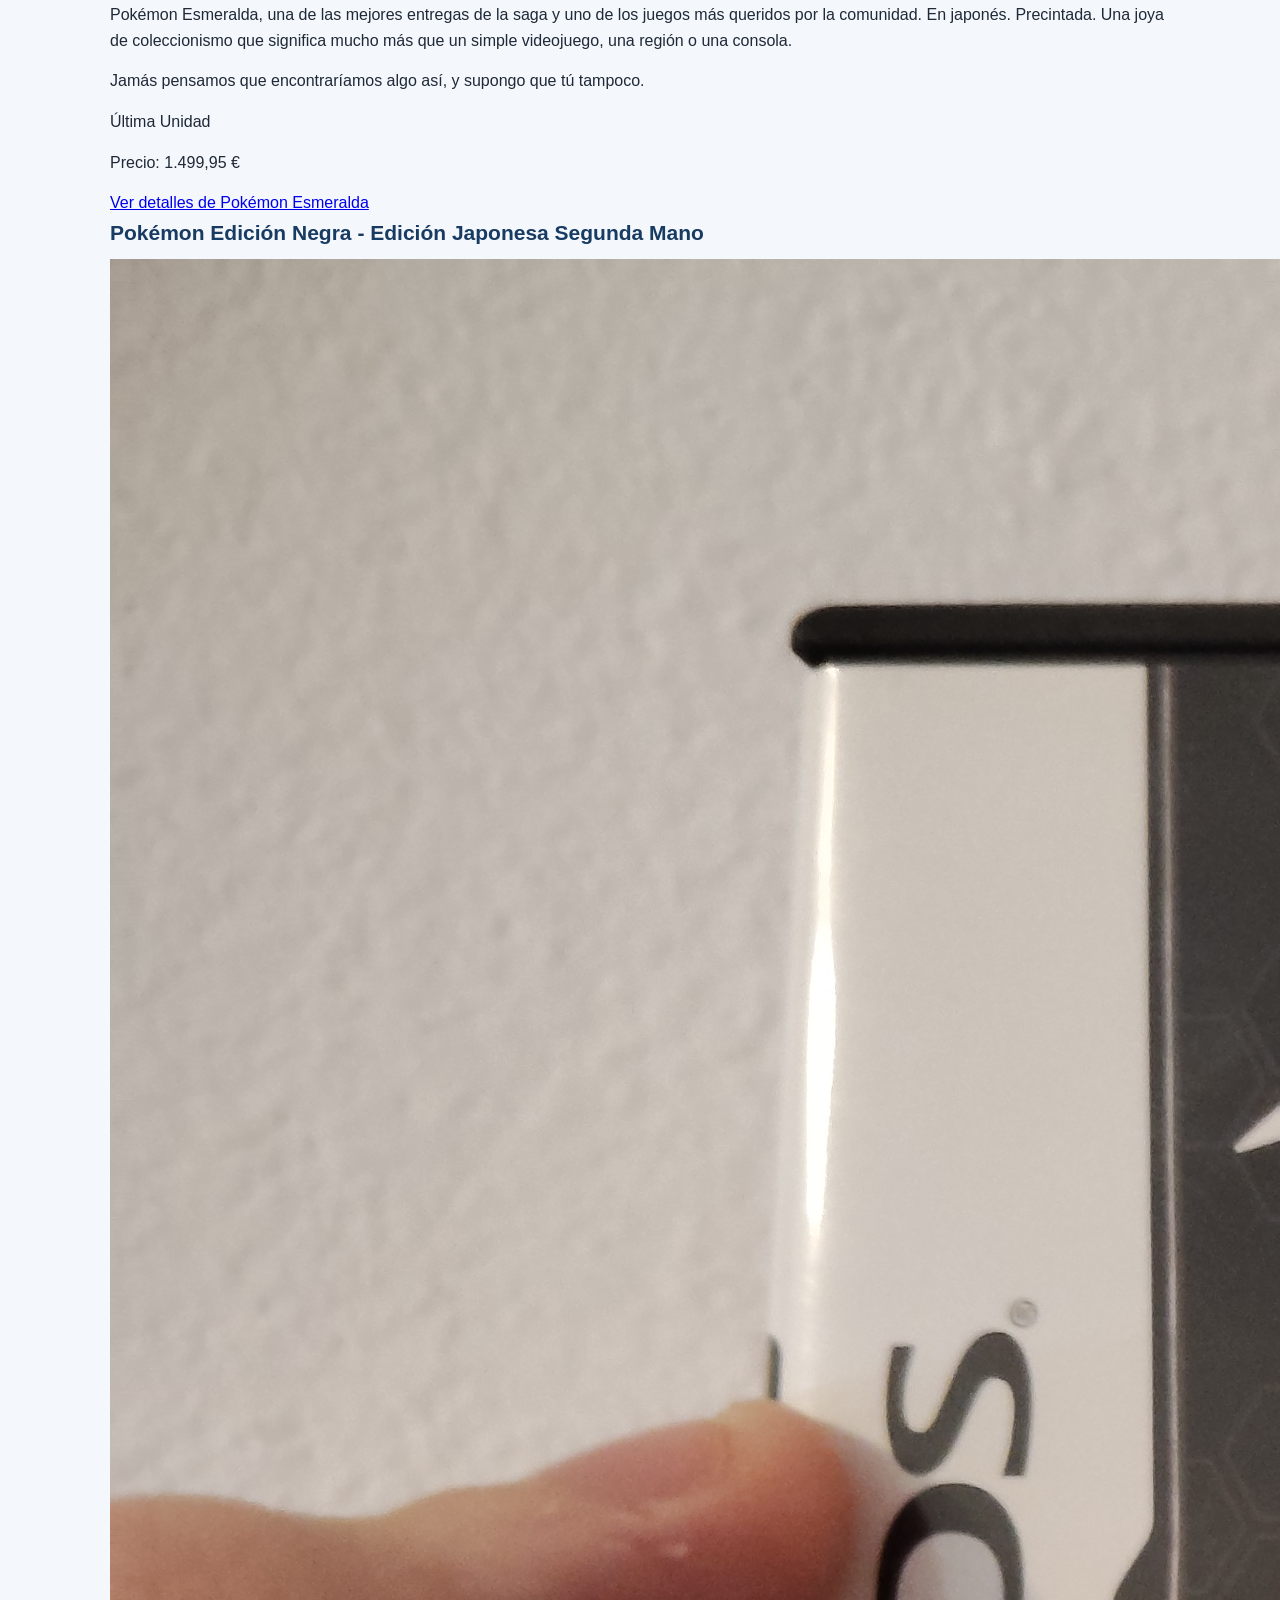
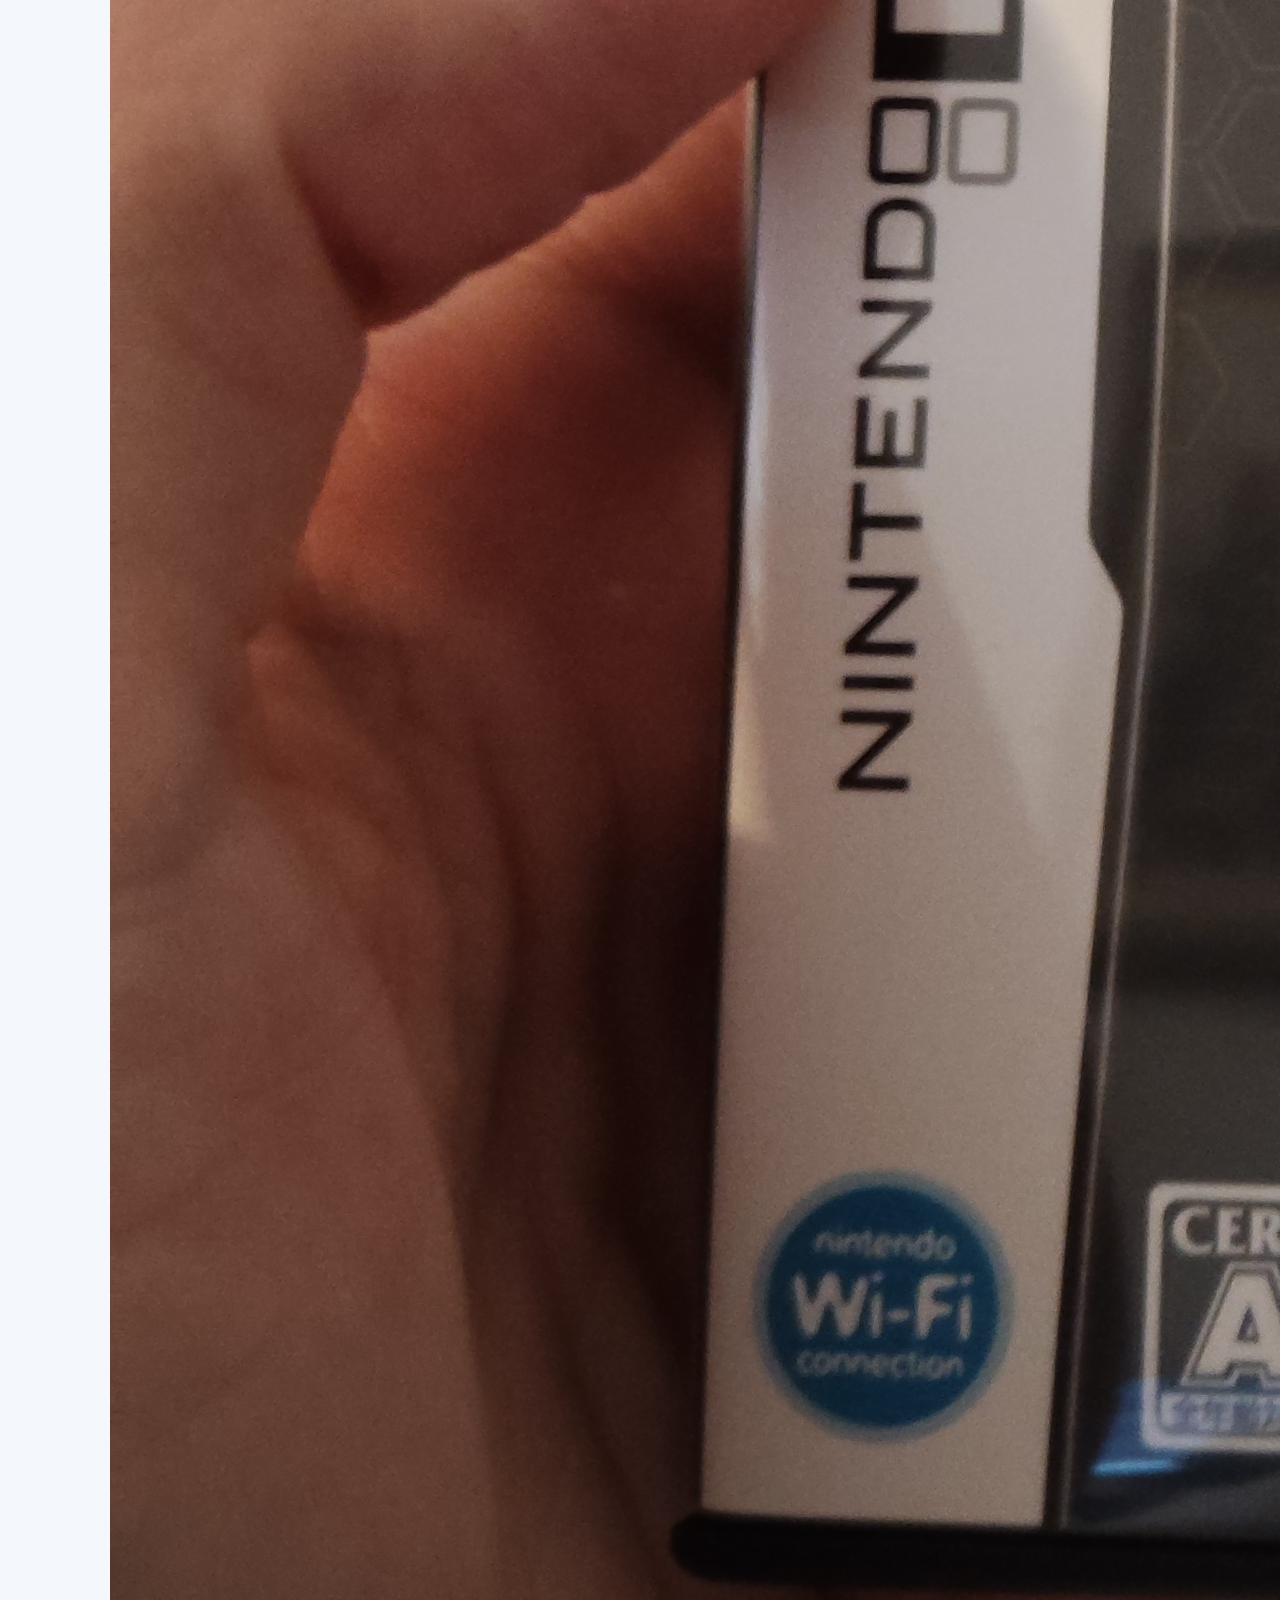
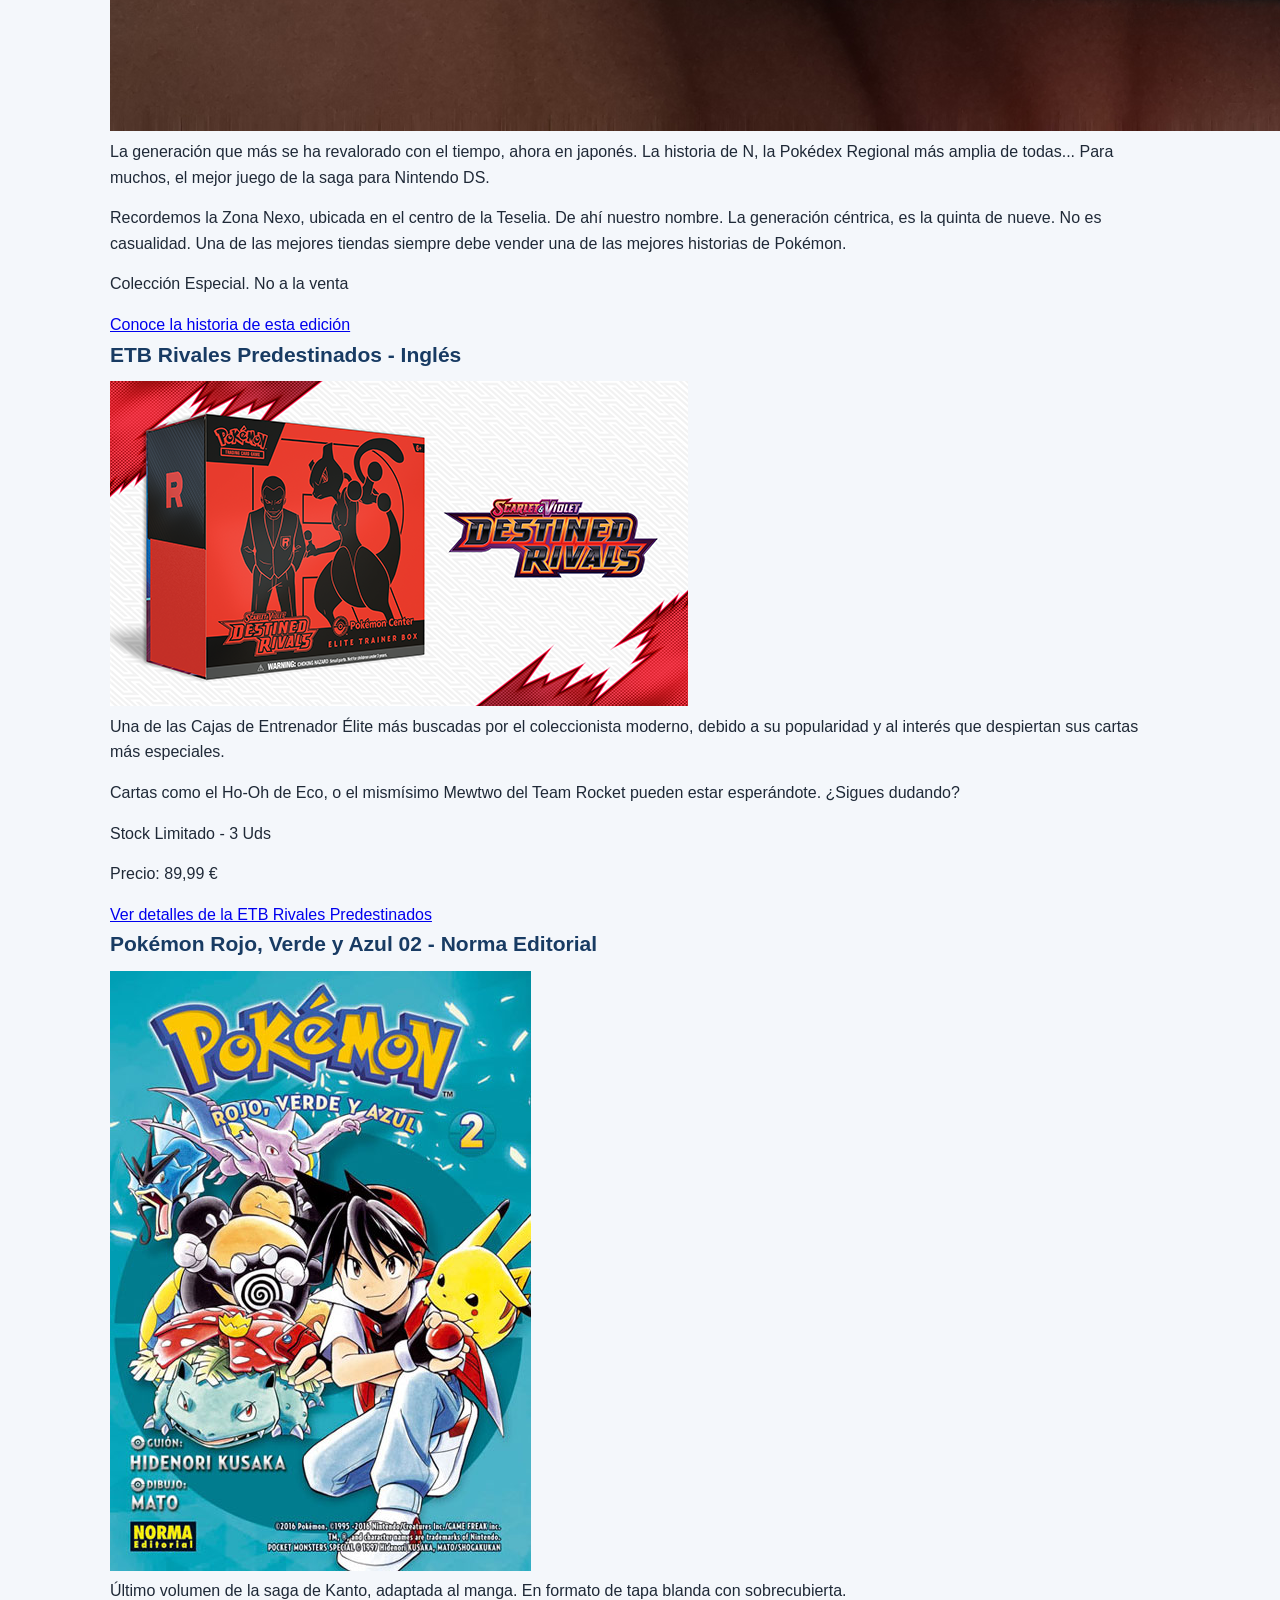
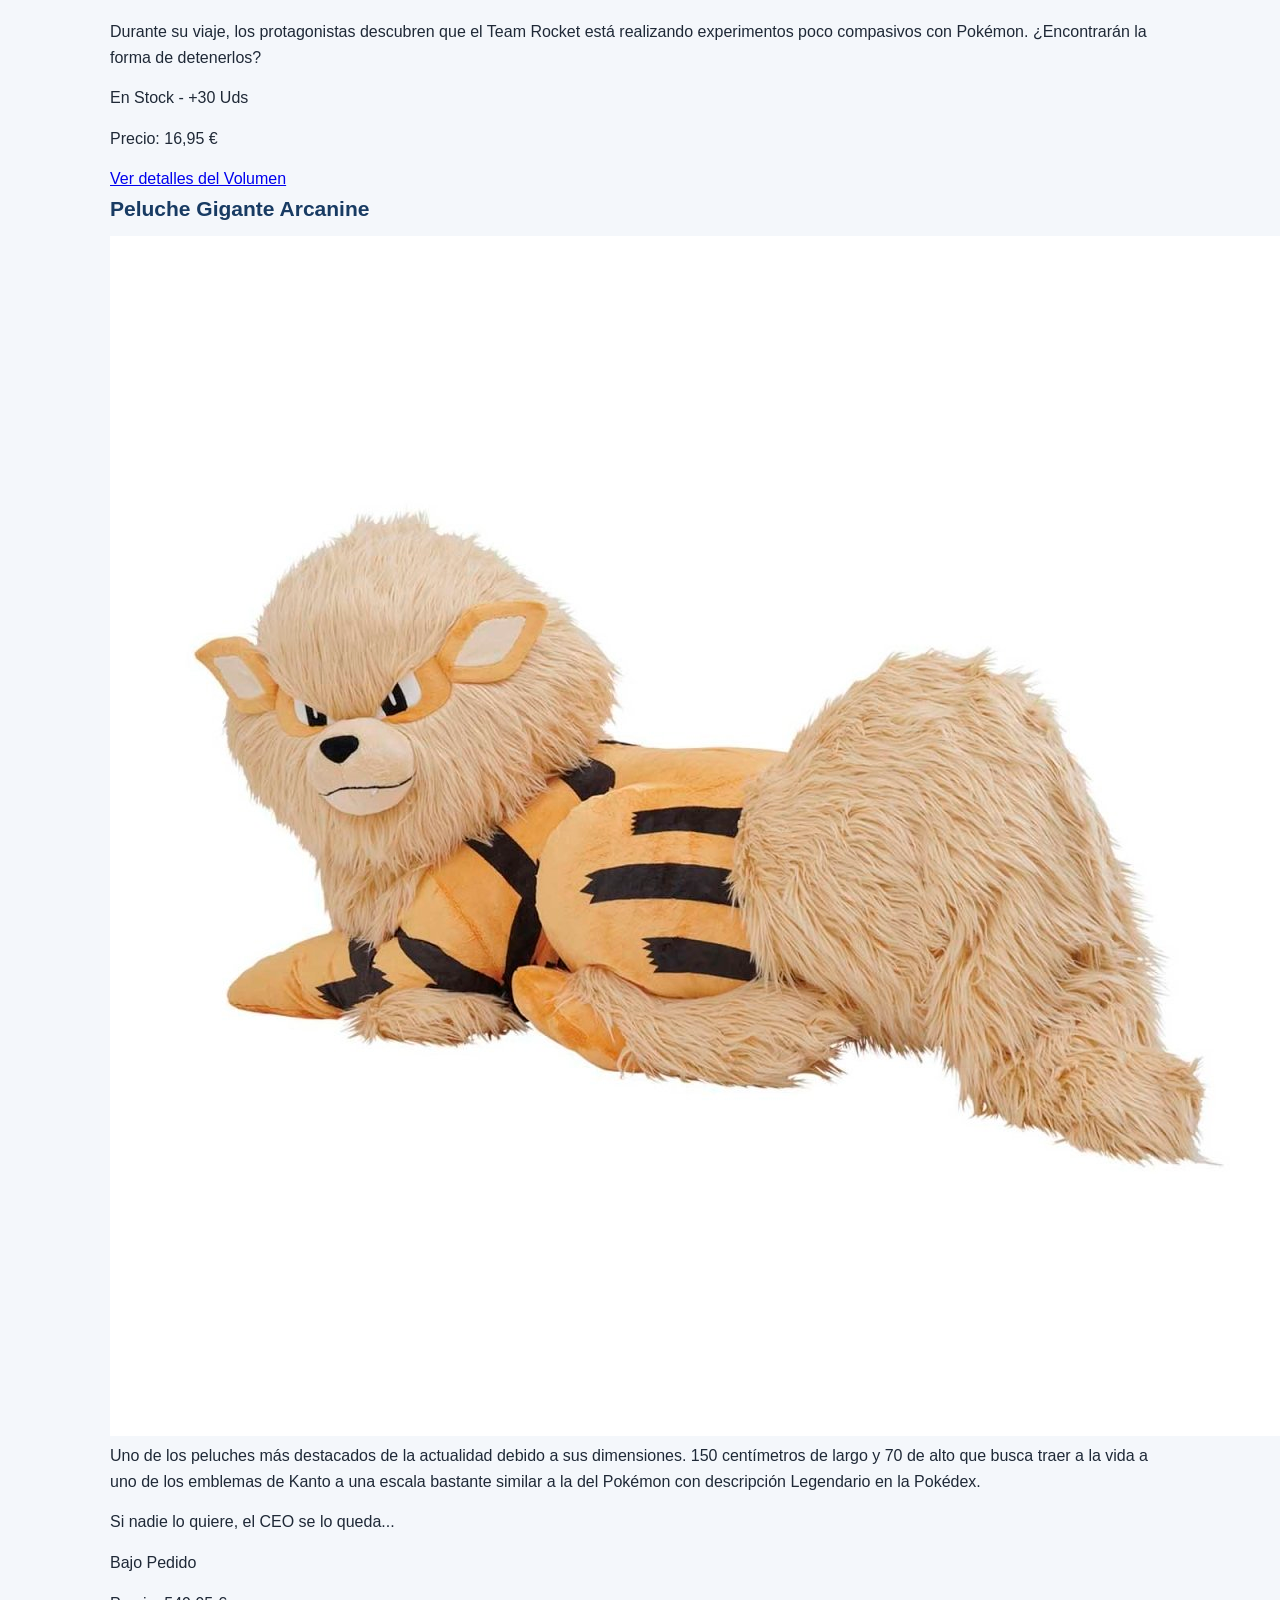
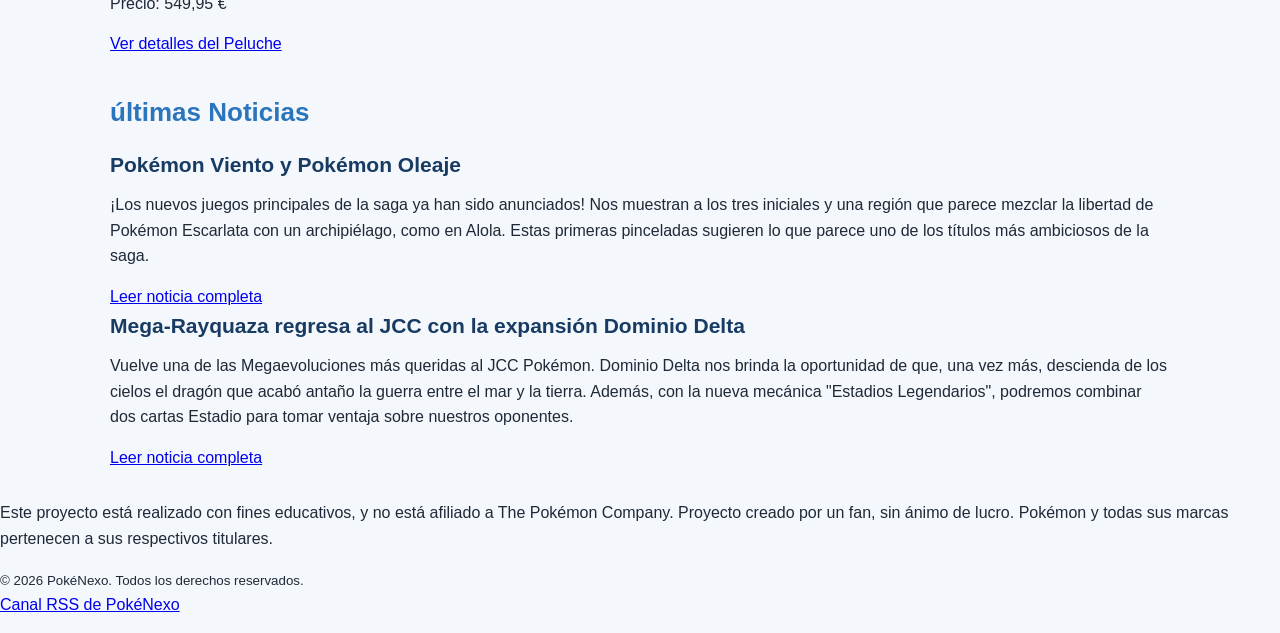
==== commit 18e14814: "Primeras 94 lineas de CSS para PokéNexo" ====
--- a/index.html
+++ b/index.html
@@ -1,4 +1,4 @@
-<!doctype html>
+<!DOCTYPE html>
 <html lang="es">
   <head>
     <meta charset="UTF-8">
@@ -12,7 +12,7 @@
   </head>
   <body>
     <header>
-      PokéNexo
+      <span class="marca">Pokénexo</span>
       <nav>
         <a href="index.html">Inicio</a>
         <a href="catalogo.html">Catálogo</a>
--- a/styles.css
+++ b/styles.css
@@ -0,0 +1,94 @@
+:root {
+    --color-principal: #2A75BB;
+    --color-secundario: #183B63;
+    --color-acento: #FFCB05;
+    --color-fondo: #F4F7FB;
+    --color-tarjeta: #FFFFFF;
+    --color-texto: #1F2937;
+    --color-oferta: #D64550;
+}
+
+* {
+    box-sizing: border-box;
+    margin: 0;
+}
+
+body {
+    background-color: var(--color-fondo);
+    color: var(--color-texto);
+    font-family: Arial, Helvetica, sans-serif;
+    line-height: 1.6;
+}
+header {
+    display: flex;
+    justify-content: space-between;
+    align-items: center;
+    background-color: var(--color-secundario);
+    color: var(--color-tarjeta);
+    padding: 20px;
+    position: sticky;
+    top: 0;
+    z-index: 100;
+    box-shadow: 0 2px 8px rgba(0, 0, 0, 0.80);
+}
+
+.marca {
+    color: var(--color-acento);
+    font-size: 28px;
+    font-weight: bold;
+}
+
+nav {
+    display: flex;
+    gap: 25px;
+    align-items: center;
+}
+
+nav a {
+    color: var(--color-tarjeta);
+    text-decoration: none;
+    font-weight: 600;
+    transition: color 0.3s ease;
+}
+
+nav a:hover {
+    color: var(--color-acento);
+}
+
+nav a:focus-visible {
+    outline: 2px solid var(--color-acento);
+    outline-offset: 5px;
+    border-radius: 4px;
+}
+
+main {
+    max-width: 1100px;
+    margin: 0 auto;
+    padding: 30px 20px;
+}
+
+h1 {
+    color: var(--color-secundario);
+    font-size: 32px;
+    margin-bottom: 20px;
+}
+
+h2 {
+    color: var(--color-principal);
+    font-size: 26px;
+    margin-bottom: 15px;
+}
+
+h3 {
+    color: var(--color-secundario);
+    font-size: 21px;
+    margin-bottom: 10px;
+}
+
+p {
+    margin-bottom: 15px;
+}
+
+section {
+    margin-top: 35px;
+}
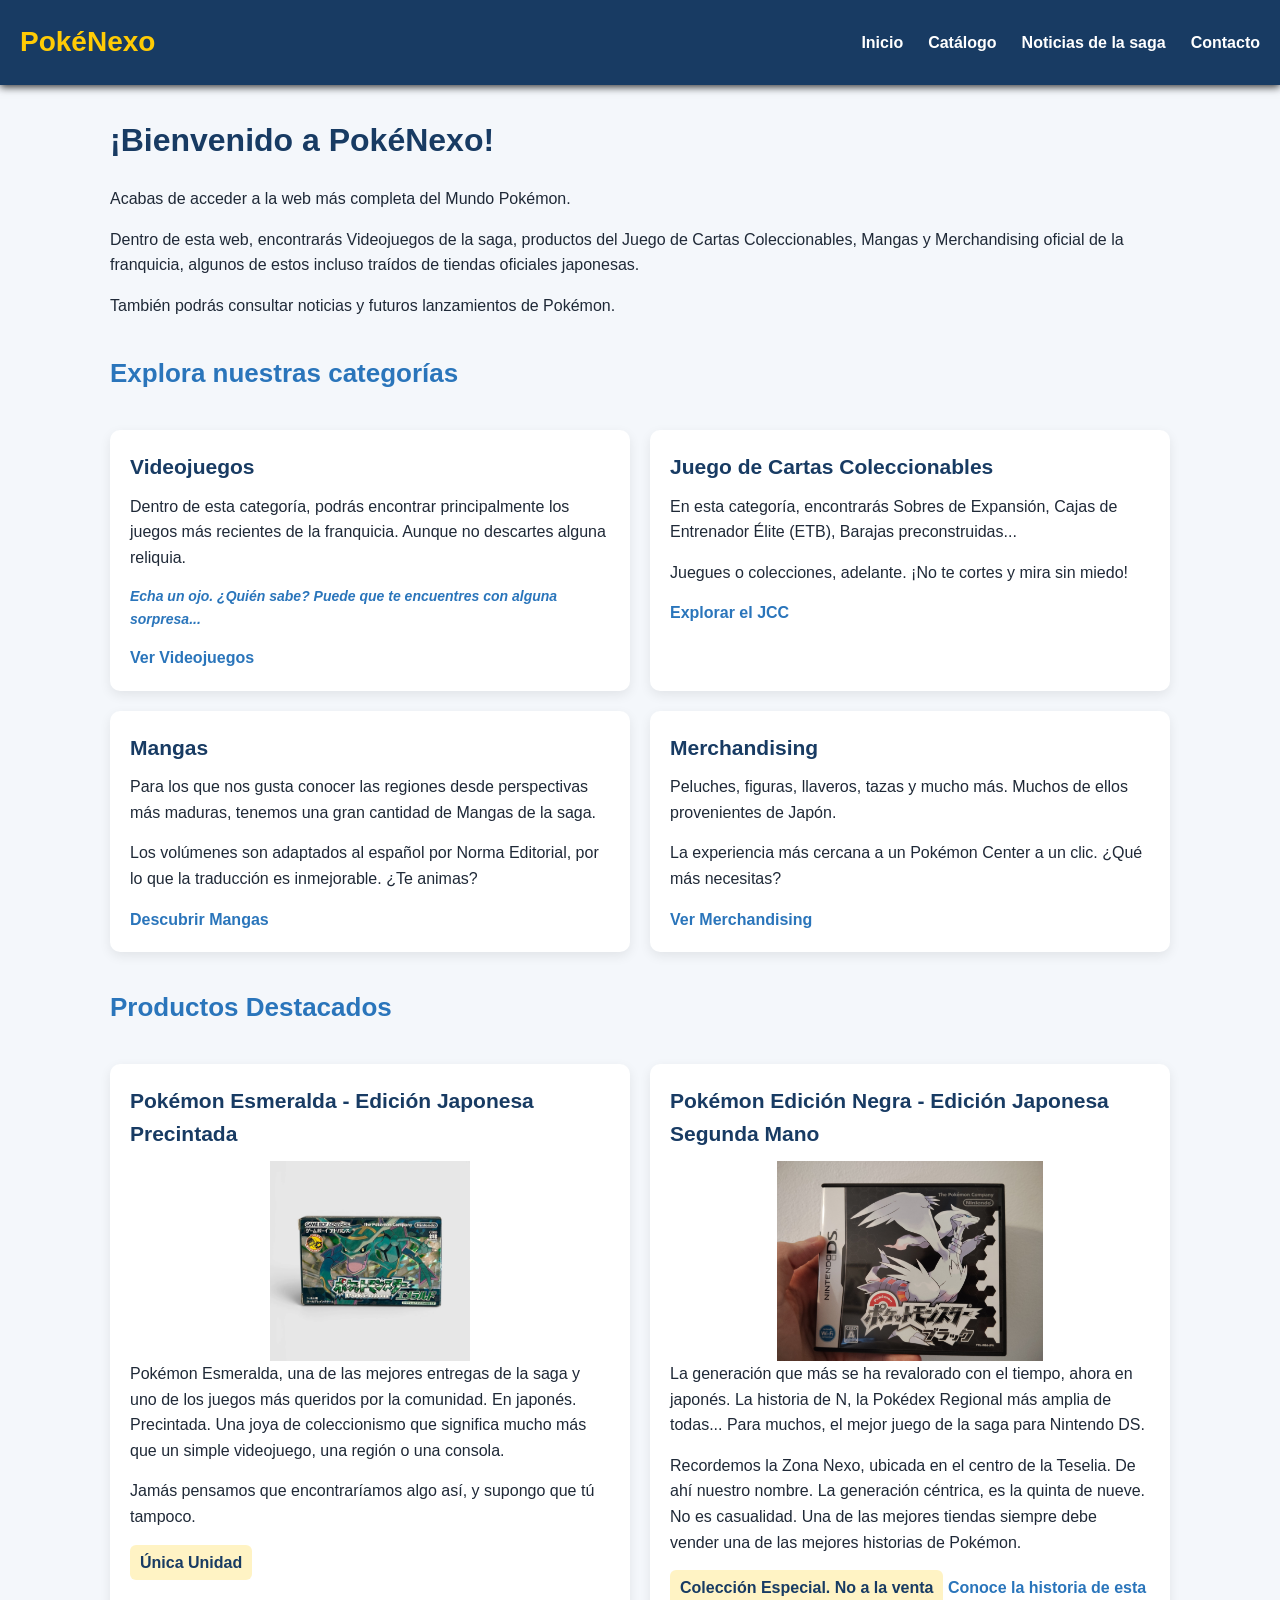
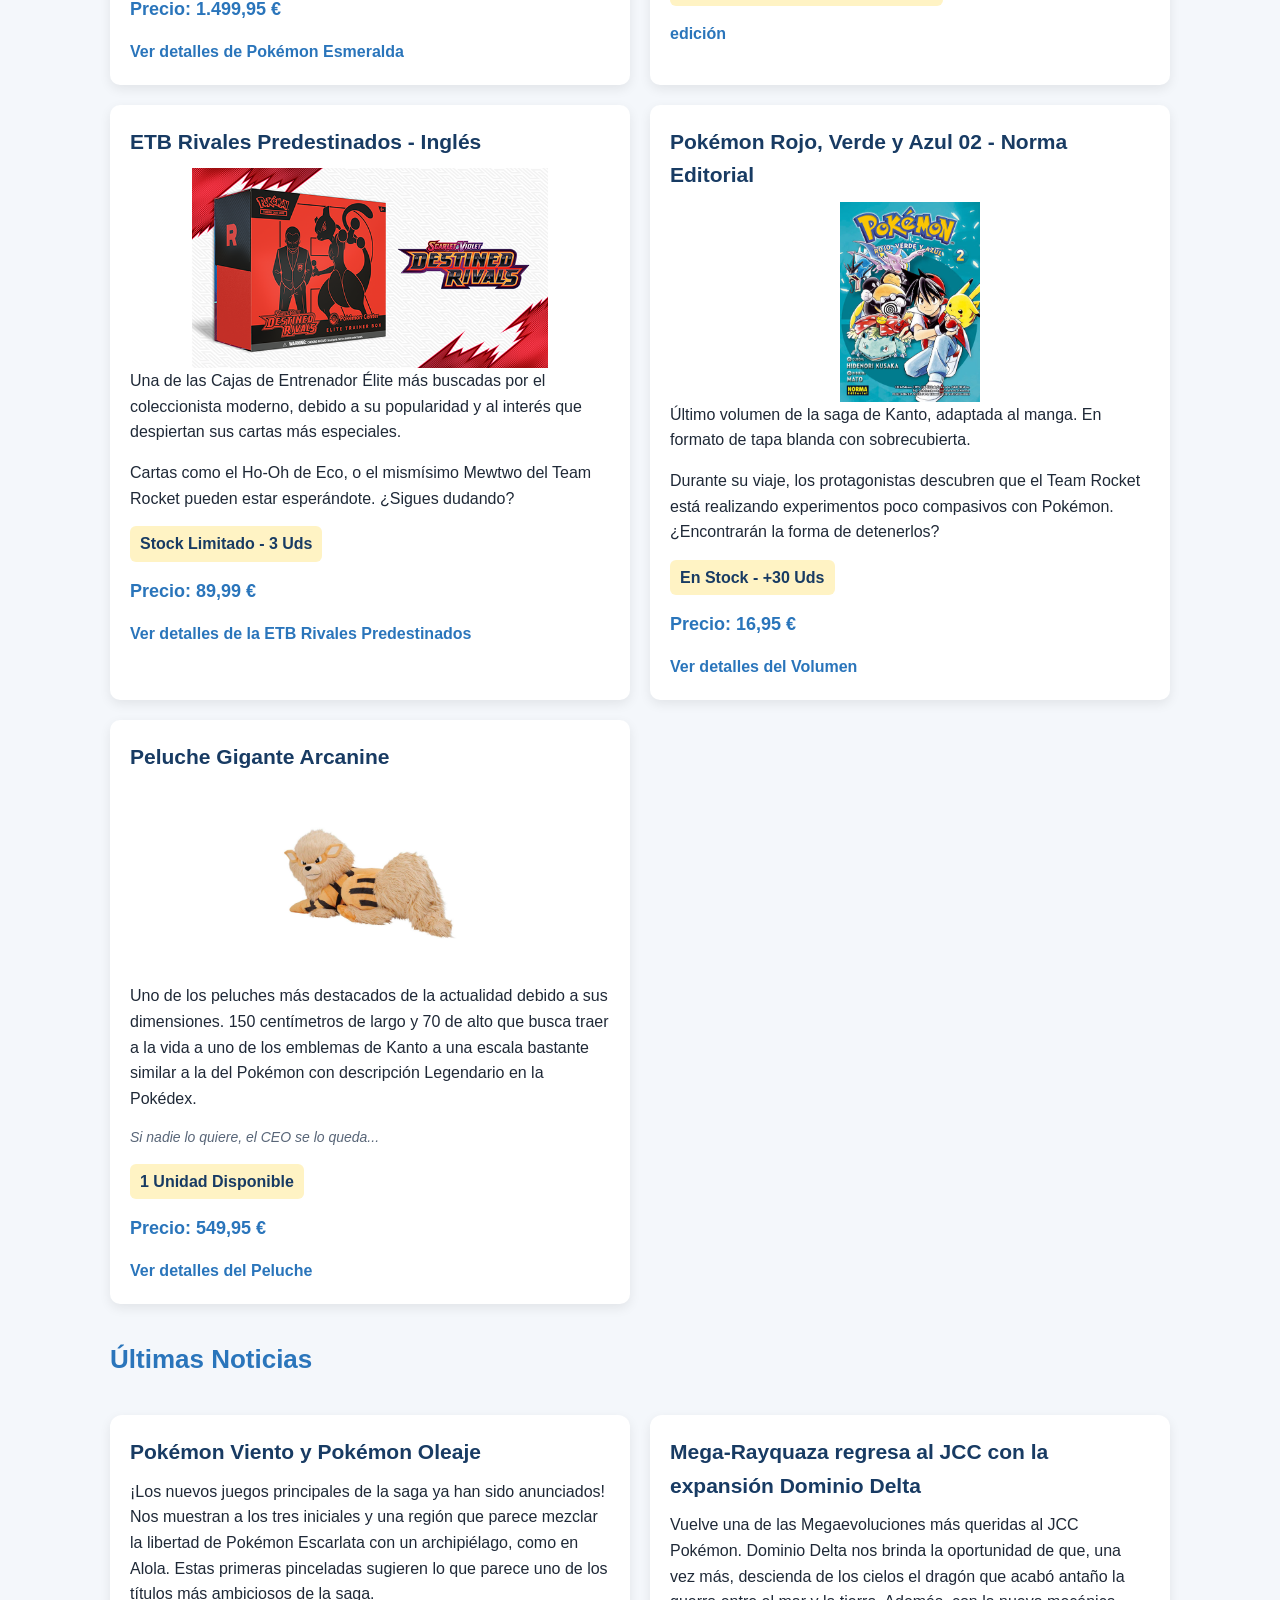
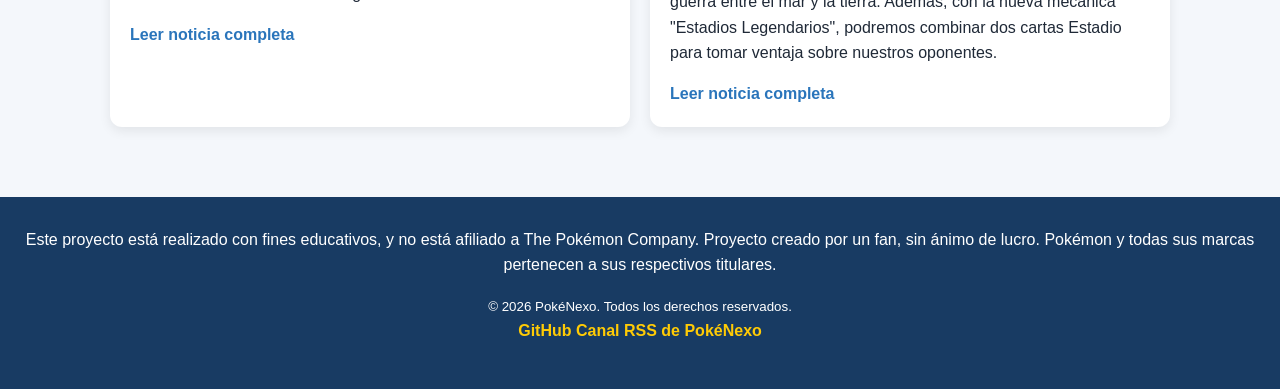
==== commit 63a4a546: "Continuacion de CSS y modificaciones en index.html" ====
--- a/index.html
+++ b/index.html
@@ -12,7 +12,7 @@
   </head>
   <body>
     <header>
-      <span class="marca">Pokénexo</span>
+      <span class="marca">PokéNexo</span>
       <nav>
         <a href="index.html">Inicio</a>
         <a href="catalogo.html">Catálogo</a>
@@ -104,7 +104,7 @@
             Jamás pensamos que encontraríamos algo así, y supongo que tú
             tampoco.
           </p>
-          <p class="estado-producto">Última Unidad</p>
+          <p class="estado-producto">Única Unidad</p>
           <p class="precio-producto">Precio: 1.499,95 €</p>
           <a href="catalogo.html#esmeralda"
             >Ver detalles de Pokémon Esmeralda</a
@@ -187,13 +187,13 @@
             a la del Pokémon con descripción Legendario en la Pokédex.
           </p>
           <p class="susurro">Si nadie lo quiere, el CEO se lo queda...</p>
-          <p class="estado-producto">Bajo Pedido</p>
+          <p class="estado-producto">1 Unidad Disponible</p>
           <p class="precio-producto">Precio: 549,95 €</p>
           <a href="catalogo.html">Ver detalles del Peluche</a>
         </article>
       </section>
       <section id="noticias">
-        <h2>últimas Noticias</h2>
+        <h2>Últimas Noticias</h2>
         <article>
           <h3>Pokémon Viento y Pokémon Oleaje</h3>
           <p>
@@ -226,6 +226,7 @@
         </p>
         <small>&copy; 2026 PokéNexo. Todos los derechos reservados.</small>
         <p>
+            <a href="https://kryptomega765.github.io/DANIEL_FERNANDEZ_TEMA2_PROYECTO/" target="_blank" rel="noopener">GitHub</a> 
             <a href="noticias.xml">Canal RSS de PokéNexo</a>
         </p>
     </footer>
--- a/styles.css
+++ b/styles.css
@@ -91,4 +91,143 @@
 
 section {
     margin-top: 35px;
+}
+
+#categorias article,
+#destacados article {
+    background-color: var(--color-tarjeta);
+    padding: 20px;
+    border-radius: 10px;
+    box-shadow: 0px 4px 12px rgba(0, 0, 0, 0.08);
+    transition: transform 0.3s ease, box-shadow 0.3s ease;
+}
+
+#categorias article:hover,
+#destacados article:hover {
+    box-shadow: 0 8px 20px rgba(0, 0, 0, 0.15);
+    transform: translateY(-5px);
+}
+
+#categorias {
+    display: grid;
+    grid-template-columns: repeat(2, 1fr);
+    gap: 20px;
+
+}
+
+#categorias h2 {
+    grid-column: 1 / -1;
+}
+
+#destacados {
+    display: grid;
+    grid-template-columns: repeat(2, 1fr);
+    gap: 20px;
+}
+
+#noticias {
+    display: grid;
+    grid-template-columns: repeat(2, 1fr);
+    gap: 20px;
+}
+
+#noticias h2 {
+    grid-column: 1 / -1;
+}
+
+#noticias article {
+    background-color: var(--color-tarjeta);
+    padding: 20px;
+    border-radius: 12px;
+    box-shadow: 0px 4px 12px rgba(0, 0, 0, 0.08);
+    transition: transform 0.3s ease, box-shadow 0.3s ease;
+}
+
+#noticias article:hover {
+    box-shadow: 0 8px 20px rgba(0, 0, 0, 0.15);
+    transform: translateY(-5px);
+}
+
+#destacados h2 {
+    grid-column:1/-1;
+}
+
+.imagen-producto {
+    max-width: 100%;
+    height: 200px;
+    object-fit: contain;
+    display: block;
+    margin: auto;
+}
+
+.precio-producto {
+    color: var(--color-principal);
+    font-weight: bold;
+    font-size: 18px;
+}
+
+.estado-producto {
+    display: inline-block;
+    background-color: #FFF3C4;
+    color: var(--color-secundario);
+    padding: 5px 10px;
+    border-radius: 6px;
+    font-weight: 600;
+}
+
+.susurro {
+    color: #596678;
+    font-size: 14px;
+    font-style: italic;
+}
+
+article a {
+    color: var(--color-principal);
+    font-weight: 600;
+    text-decoration: none;
+}
+
+article a:hover {
+    text-decoration: underline;
+}
+
+footer {
+    background-color: var(--color-secundario);
+    color: var(--color-tarjeta);
+    text-align: center;
+    padding: 30px 20px;
+    margin-top: 40px;
+}
+
+footer a {
+    color: var(--color-acento);
+    text-decoration: none;
+    font-weight: 600;
+}
+
+footer a:hover {
+    text-decoration: underline;
+}
+
+footer a:focus-visible {
+    outline: 2ps solid var(--color-acento);
+    outline-offset: 4px;
+}
+
+@media (max-width: 600px) {
+    #categorias,
+    #destacados {
+        grid-template-columns: 1fr;
+    }
+    
+    header {
+        flex-direction: column;
+        gap: 12px;
+    }
+
+    nav {
+        flex-wrap: wrap;
+        justify-content: center;
+        gap: 10px 16px;
+    }
 }
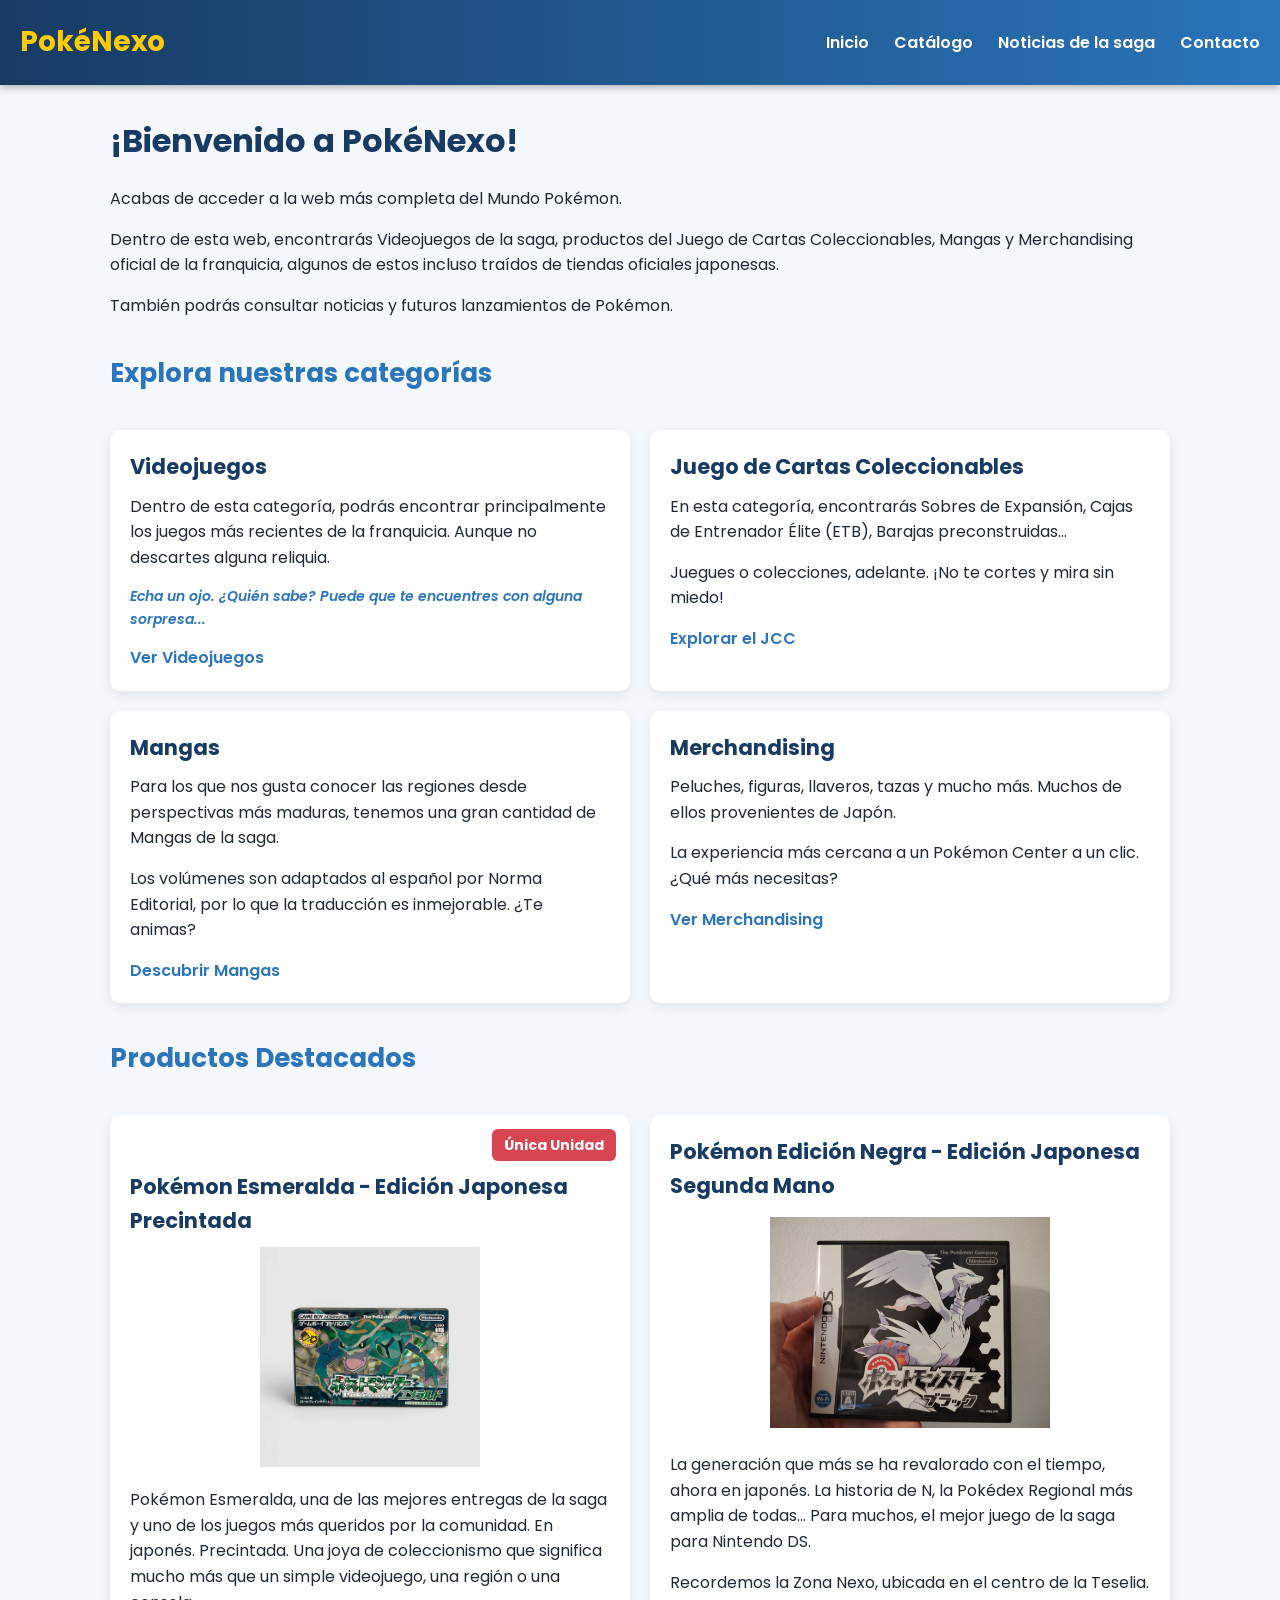
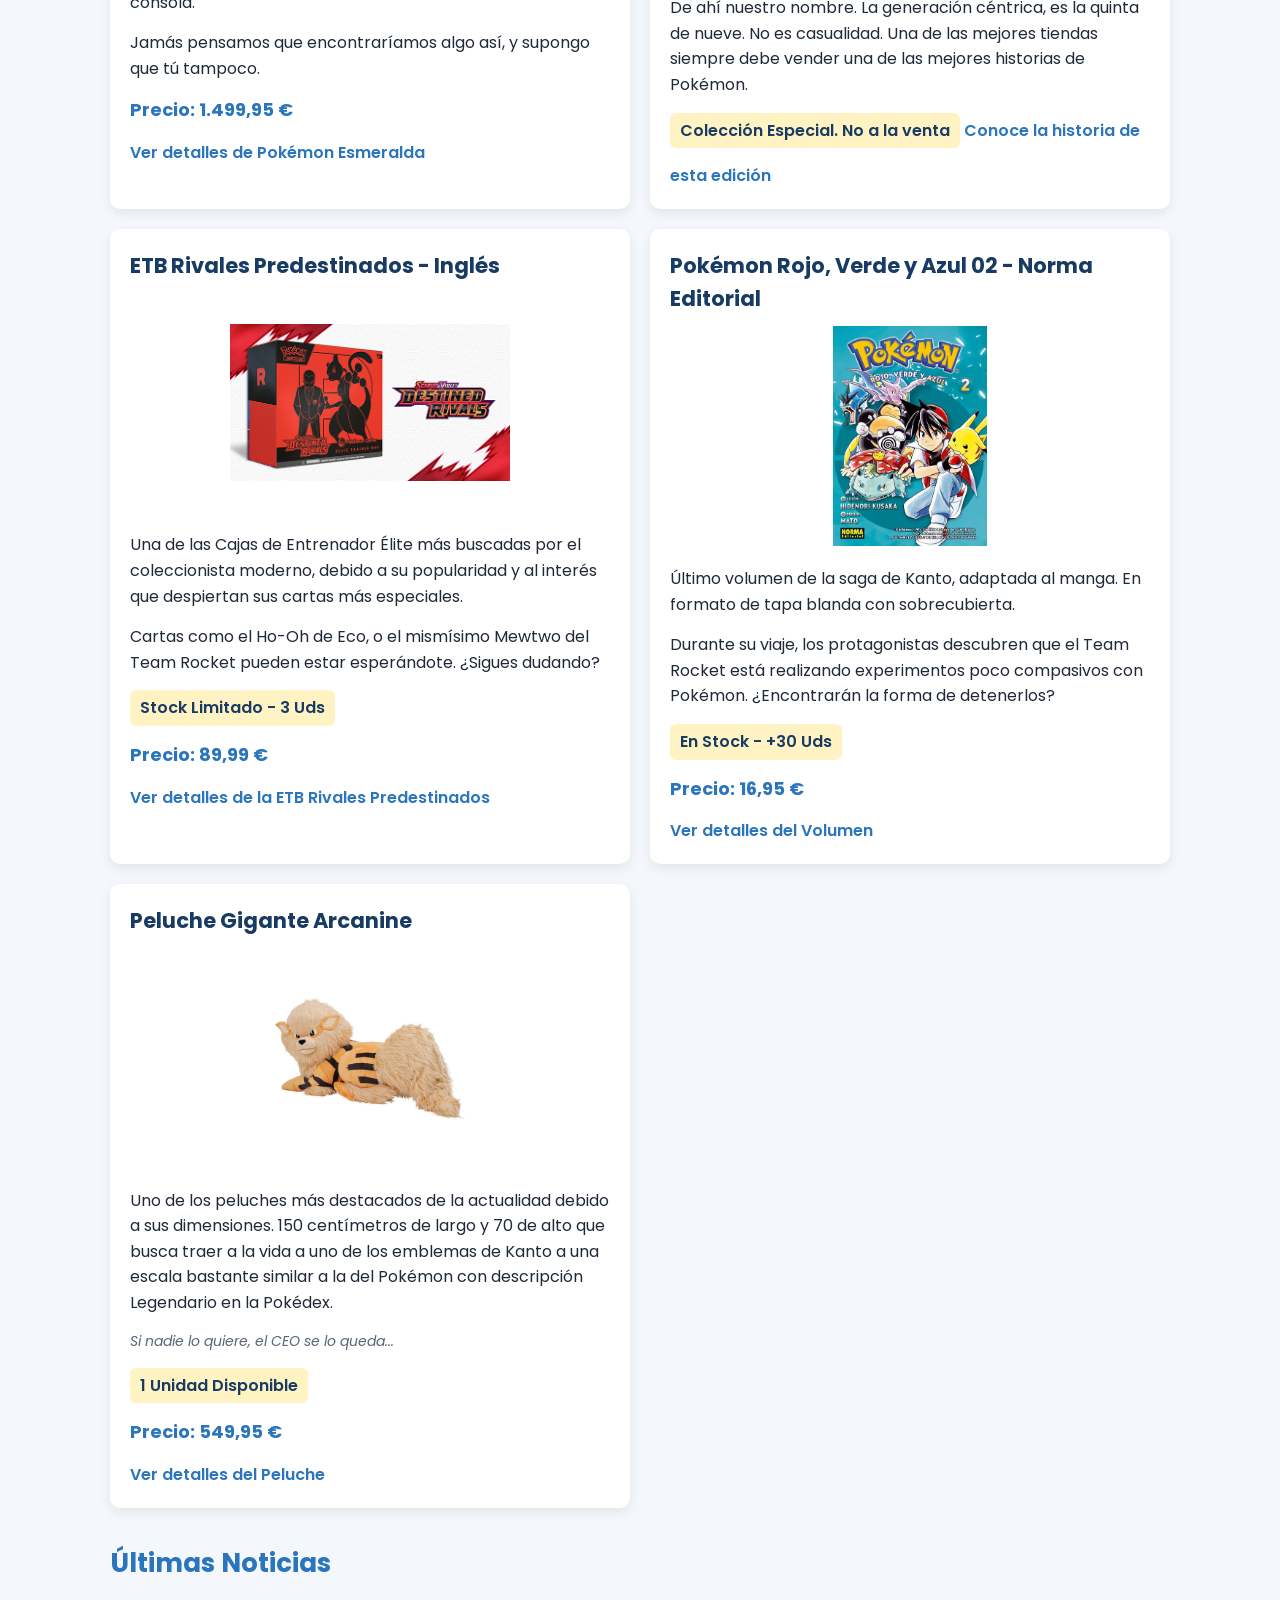
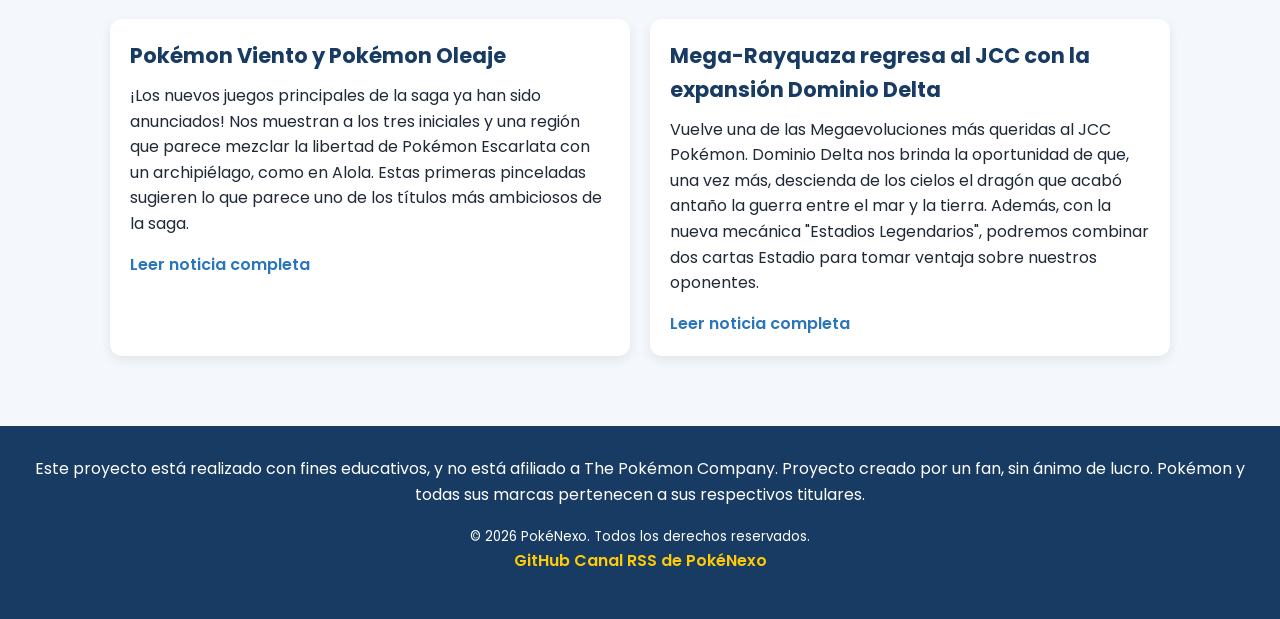
==== commit 7b6c62b6: "Casi todo el CSS terminado y alguna modificación leve en otros archivos" ====
--- a/index.html
+++ b/index.html
@@ -7,6 +7,9 @@
     <meta
       name="description" content="Descubre PokéNexo, una tienda ficticia de Pokémon con videojuegos, cartas del JCC, mangas, merchandising y noticias sobre la franquicia.">
     <link rel="icon" type="image/png" href="img/favicon.png">
+    <link rel="preconnect" href="https://fonts.googleapis.com">
+    <link rel="preconnect" href="https://fonts.gstatic.com" crossorigin>
+    <link href="https://fonts.googleapis.com/css2?family=Poppins:wght@400;600;700&display=swap" rel="stylesheet">
     <link rel="stylesheet" href="styles.css">
     <link rel="alternate" type="application/rss+xml" title="Noticias de PokéNexo" href="noticias.xml">
   </head>
@@ -104,7 +107,7 @@
             Jamás pensamos que encontraríamos algo así, y supongo que tú
             tampoco.
           </p>
-          <p class="estado-producto">Única Unidad</p>
+          <span class="etiqueta-especial">Única Unidad</span>
           <p class="precio-producto">Precio: 1.499,95 €</p>
           <a href="catalogo.html#esmeralda"
             >Ver detalles de Pokémon Esmeralda</a
--- a/styles.css
+++ b/styles.css
@@ -16,7 +16,7 @@
 body {
     background-color: var(--color-fondo);
     color: var(--color-texto);
-    font-family: Arial, Helvetica, sans-serif;
+    font-family: 'Poppins', Arial, Helvetica, sans-serif;
     line-height: 1.6;
 }
 header {
@@ -24,12 +24,17 @@
     justify-content: space-between;
     align-items: center;
     background-color: var(--color-secundario);
+    background-image: linear-gradient(
+        90deg,
+        var(--color-secundario) 0%,
+        var(--color-principal) 100%
+    );
     color: var(--color-tarjeta);
     padding: 20px;
     position: sticky;
     top: 0;
     z-index: 100;
-    box-shadow: 0 2px 8px rgba(0, 0, 0, 0.80);
+    box-shadow: 0 2px 8px rgba(0, 0, 0, 0.30);
 }
 
 .marca {
@@ -65,6 +70,7 @@
     max-width: 1100px;
     margin: 0 auto;
     padding: 30px 20px;
+    animation: entradaSuave 0.6s ease-out both;
 }
 
 h1 {
@@ -82,6 +88,27 @@
 h3 {
     color: var(--color-secundario);
     font-size: 21px;
+    margin-bottom: 10px;
+}
+
+#videojuegos article > h4,
+#museo article > h3,
+#jcc article > h3,
+#manga article > h3,
+#merchandising article > h3 {
+    color: var(--color-secundario);
+    font-size: 20px;
+    margin-bottom: 15px;
+}
+
+#videojuegos article > h5,
+#museo article > h4,
+#jcc article > h4,
+#manga article > h4,
+#merchandising article > h4 {
+    color: var(--color-secundario);
+    font-size: 16px;
+    margin-top: 20px;
     margin-bottom: 10px;
 }
 
@@ -102,12 +129,116 @@
     transition: transform 0.3s ease, box-shadow 0.3s ease;
 }
 
+#destacados #esmeralda {
+    position: relative;
+    padding-top: 55px;
+}
+
+#destacados #esmeralda .etiqueta-especial {
+    position: absolute;
+    top: 14px;
+    right: 14px;
+    background-color: var(--color-oferta);
+    color: var(--color-tarjeta);
+    padding: 5px 12px;
+    border-radius: 6px;
+    font-size: 14px;
+    font-weight: 700;
+    animation: aparecerEtiqueta 0.7s ease-out both;
+}
+
 #categorias article:hover,
 #destacados article:hover {
     box-shadow: 0 8px 20px rgba(0, 0, 0, 0.15);
     transform: translateY(-5px);
 }
 
+#videojuegos article,
+#museo article,
+#jcc article,
+#manga article,
+#merchandising article {
+    background-color: var(--color-tarjeta);
+    padding: 20px;
+    border-radius: 10px;
+    box-shadow: 0 4px 12px rgba(0, 0, 0, 0.15);
+    transition: transform 0.3s ease, box-shadow 0.3s ease;
+}
+
+#videojuegos article:hover,
+#museo article:hover,
+#jcc article:hover,
+#manga article:hover,
+#merchandising article:hover {
+    transform: translateY(-5px);
+    box-shadow: 0 8px 20px rgba(0, 0, 0, 0.3);
+}
+
+#switch article,
+#switch2 article {
+    min-width: 0;
+}
+
+#switch,
+#switch2,
+#museo,
+#jcc,
+#manga,
+#merchandising {
+    display: grid;
+    grid-template-columns: 1fr;
+    gap: 20px;
+}
+
+#switch > h3,
+#switch2 > h3,
+#museo > h2,
+#jcc > h2,
+#manga > h2,
+#merchandising > h2 {
+    grid-column: 1 / -1;
+}
+
+.galeria-producto {
+    display: grid;
+    grid-template-columns: repeat(4, minmax(0, 1fr));
+    gap: 10px;
+}
+
+.galeria-producto img {
+    width: 100%;
+    height: 400px;
+    object-fit: contain;
+    background-color: var(--color-fondo);
+    border-radius: 6px;
+    border: 3px solid var(--color-secundario);
+    box-shadow: 0 3px 8px rgba(0, 0, 0, 0.30);
+}
+
+.galeria-cartas,
+.galeria-mangas,
+.galeria-merchandising {
+    display: grid;
+    grid-template-columns: repeat(3, minmax(0, 1fr));
+    gap: 10px;
+}
+
+.galeria-mangas {
+    grid-template-columns: repeat(4, minmax(0, 1fr));
+}
+
+.galeria-cartas img,
+.galeria-mangas img,
+.galeria-merchandising img {
+    display: block;
+    width: 100%;
+    height: 400px;
+    object-fit: contain;
+    background-color: var(--color-fondo);
+    border: 2px solid var(--color-secundario);
+    border-radius: 6px;
+}
+
 #categorias {
     display: grid;
     grid-template-columns: repeat(2, 1fr);
@@ -129,6 +260,10 @@
     display: grid;
     grid-template-columns: repeat(2, 1fr);
     gap: 20px;
+}
+
+.pagina-actualidad #noticias {
+    grid-template-columns: 1fr;
 }
 
 #noticias h2 {
@@ -148,16 +283,92 @@
     transform: translateY(-5px);
 }
 
+.pagina-actualidad #noticias article:hover {
+    transform: none;
+}
+
+.pagina-actualidad #noticias article > img {
+    display: block;
+    max-width: 100%;
+    max-height: 420px;
+    width: auto;
+    height: auto;
+    object-fit: contain;
+    margin: 0 auto 20px;
+}
+
+.pagina-actualidad #viento-oleaje li img {
+    display: block;
+    width: 140px;
+    height: 140px;
+    object-fit: contain;
+    margin: 10px auto;
+}
+
+.pagina-actualidad #noticias ul,
+.pagina-actualidad #noticias ol {
+    margin: 15px 0 20px;
+    padding-left: 30px;
+}
+
+.pagina-actualidad #noticias li {
+    margin-bottom: 10px;
+}
+
+.pagina-actualidad #noticias h4 {
+    color: var(--color-secundario);
+    font-size: 18px;
+    margin-top: 25px;
+    margin-bottom: 12px;
+}
+
+.pagina-actualidad #noticias article > h3 {
+    color: var(--color-secundario);
+    font-size: 24px;
+    margin-bottom: 20px;
+    padding-bottom: 12px;
+    border-bottom: 2px solid var(--color-acento);
+}
+
+.pagina-actualidad iframe {
+    display: block;
+    width: 100%;
+    max-width: 760px;
+    aspect-ratio: 16 / 9;
+    height: auto;
+    margin: 20px auto;
+    border: none;
+}
+
+.pagina-actualidad #dominio-delta .galeria-cartas {
+    grid-template-columns: repeat(2, minmax(0, 1fr));
+    margin: 20px 0;
+}
+
+.pagina-actualidad #dominio-delta .galeria-cartas img {
+    height: 300px;
+}
+
 #destacados h2 {
     grid-column:1/-1;
 }
 
 .imagen-producto {
-    max-width: 100%;
-    height: 200px;
+    display: block;
+    width: 100%;
+    max-width: 280px;
+    height: 220px;
     object-fit: contain;
-    display: block;
-    margin: auto;
+    margin: 0 auto 20px;
+}
+
+#videojuegos .imagen-producto,
+#museo .imagen-producto,
+#jcc .imagen-producto,
+#manga .imagen-producto,
+#merchandising .imagen-producto {
+    max-width: 380px;
+    height: 320px;
 }
 
 .precio-producto {
@@ -175,10 +386,156 @@
     font-weight: 600;
 }
 
+.no-venta {
+    display: inline-block;
+    background-color: #E4EAF2;
+    color: var(--color-secundario);
+    padding: 6px 12px;
+    border-radius: 6px;
+    border: 2px dashed var(--color-secundario);
+    font-weight: 600;
+}
+
+.precio-original {
+    color: #596678;
+    font-size: 14px;
+    margin-bottom: 5px;
+}
+
 .susurro {
     color: #596678;
     font-size: 14px;
     font-style: italic;
+}
+
+.pagina-contacto form {
+    background-color: var(--color-tarjeta);
+    padding: 30px;
+    border-radius: 12px;
+    box-shadow: 0 4px 12px rgba(0, 0, 0, 0.08);
+    max-width: 800px;
+    margin: 20px auto;
+}
+
+.pagina-contacto fieldset {
+    border: 2px solid var(--color-principal);
+    border-radius: 8px;
+    padding: 20px;
+    margin-bottom: 20px;
+    min-width: 0;
+}
+
+.pagina-contacto legend {
+    color: var(--color-secundario);
+    font-size: 18px;
+    font-weight: bold;
+    padding: 0 10px;
+}
+
+.pagina-contacto input[type="text"],
+.pagina-contacto input[type="email"],
+.pagina-contacto input[type="number"],
+.pagina-contacto select,
+.pagina-contacto textarea {
+    width: 100%;
+    padding: 12px;
+    border: 1px solid #AAB6C5;
+    border-radius: 6px;
+    font-family: inherit;
+    font-size: 16px;
+    background-color: var(--color-tarjeta);
+    color: var(--color-texto);
+}
+
+.pagina-contacto form p > label:first-child {
+    display: block;
+    margin-bottom: 8px;
+    font-weight: 600;
+    color: var(--color-secundario);
+}
+
+.pagina-contacto input[type="radio"],
+.pagina-contacto input[type="checkbox"] {
+    accent-color: var(--color-principal);
+    width: 18px;
+    height: 18px;
+    vertical-align: middle;
+    cursor: pointer;
+}
+
+.pagina-contacto fieldset fieldset label {
+    margin-right: 20px;
+    cursor: pointer;
+}
+
+.pagina-contacto input[type="text"]:focus-visible,
+.pagina-contacto input[type="email"]:focus-visible,
+.pagina-contacto input[type="number"]:focus-visible,
+.pagina-contacto select:focus-visible,
+.pagina-contacto textarea:focus-visible {
+    outline: 2px solid var(--color-principal);
+    outline-offset: 2px;
+}
+
+.pagina-contacto button[type="submit"] {
+    background-color: var(--color-principal);
+    color: var(--color-tarjeta);
+    border: none;
+    padding: 12px 24px;
+    border-radius: 8px;
+    font-size: 16px;
+    font-family: inherit;
+    font-weight: 600;
+    cursor: pointer;
+    transition: background-color 0.3s ease;
+}
+
+.pagina-contacto button[type="submit"]:hover {
+    background-color: var(--color-secundario);
+}
+
+.pagina-contacto button[type="submit"]:focus-visible {
+    outline: 3px solid var(--color-acento);
+    outline-offset: 3px;
+}
+
+.pagina-contacto table {
+    width: 100%;
+    border-collapse: collapse;
+    margin-top: 20px;
+    background-color: var(--color-tarjeta);
+}
+
+.pagina-contacto caption {
+    text-align: left;
+    color: var(--color-secundario);
+    font-weight: 600;
+    padding: 10px 0;
+}
+
+.pagina-contacto th,
+.pagina-contacto td {
+    padding: 12px 16px;
+    text-align: center;
+    border-bottom: 1px solid #DEE5EE;
+}
+
+.pagina-contacto thead {
+    background-color: var(--color-secundario);
+    color: var(--color-tarjeta);
+}
+
+.pagina-contacto tbody tr:nth-child(even) {
+    background-color: #EAF1F8;
+}
+
+.pagina-contacto section > h3 {
+    color: var(--color-secundario);
+    font-size: 19px;
+    margin-top: 25px;
+    margin-bottom: 10px;
+    padding-bottom: 8px;
+    border-bottom: 2px solid var(--color-acento);
 }
 
 article a {
@@ -210,13 +567,43 @@
 }
 
 footer a:focus-visible {
-    outline: 2ps solid var(--color-acento);
+    outline: 2px solid var(--color-acento);
     outline-offset: 4px;
+}
+
+@keyframes entradaSuave {
+    from {
+        opacity: 0;
+        transform: translateY(15px);
+    }
+
+    to {
+        opacity: 1;
+        transform: translateY(0);
+    }
+}
+
+@keyframes aparecerEtiqueta {
+    0% {
+        opacity: 0;
+        transform: scale(0.8);
+    }
+
+    70% {
+        opacity: 1;
+        transform: scale(1.05);
+    }
+
+    100% {
+        opacity: 1;
+        transform: scale(1);
+    }
 }
 
 @media (max-width: 600px) {
     #categorias,
-    #destacados {
+    #destacados,
+    #noticias {
         grid-template-columns: 1fr;
     }
     
@@ -230,4 +617,72 @@
         justify-content: center;
         gap: 10px 16px;
     }
-}+
+    main {
+        padding: 20px 12px;
+    }
+
+    h1 {
+        font-size: 27px;
+    }
+
+    h2 {
+        font-size: 23px;
+    }
+
+    .pagina-actualidad #noticias article > h3 {
+        font-size: 20px;
+    }
+
+    .pagina-contacto form {
+        padding: 16px;
+    }
+
+    .pagina-contacto fieldset {
+        padding: 12px;
+    }
+
+    .pagina-contacto th,
+    .pagina-contacto td {
+        padding: 8px 10px;
+        font-size: 14px;
+    }
+
+    #switch,
+    #switch2,
+    #museo,
+    #jcc,
+    #manga,
+    #merchandising {
+        grid-template-columns: 1fr;
+    }
+
+    .galeria-producto {
+        grid-template-columns: repeat(2, minmax(0, 1fr));
+    }
+
+    .galeria-cartas,
+    .galeria-mangas,
+    .galeria-merchandising {
+        grid-template-columns: repeat(2, minmax(0, 1fr));
+    }
+
+    .galeria-producto img,
+    .galeria-cartas img,
+    .galeria-mangas img,
+    .galeria-merchandising img {
+        height: 220px;
+    }
+
+    .pagina-actualidad #dominio-delta .galeria-cartas {
+        grid-template-columns: 1fr;
+    }
+}
+
+
+@media (prefers-reduced-motion: reduce) {
+    main,
+    #destacados #esmeralda .etiqueta-especial {
+        animation: none;
+    }
+}
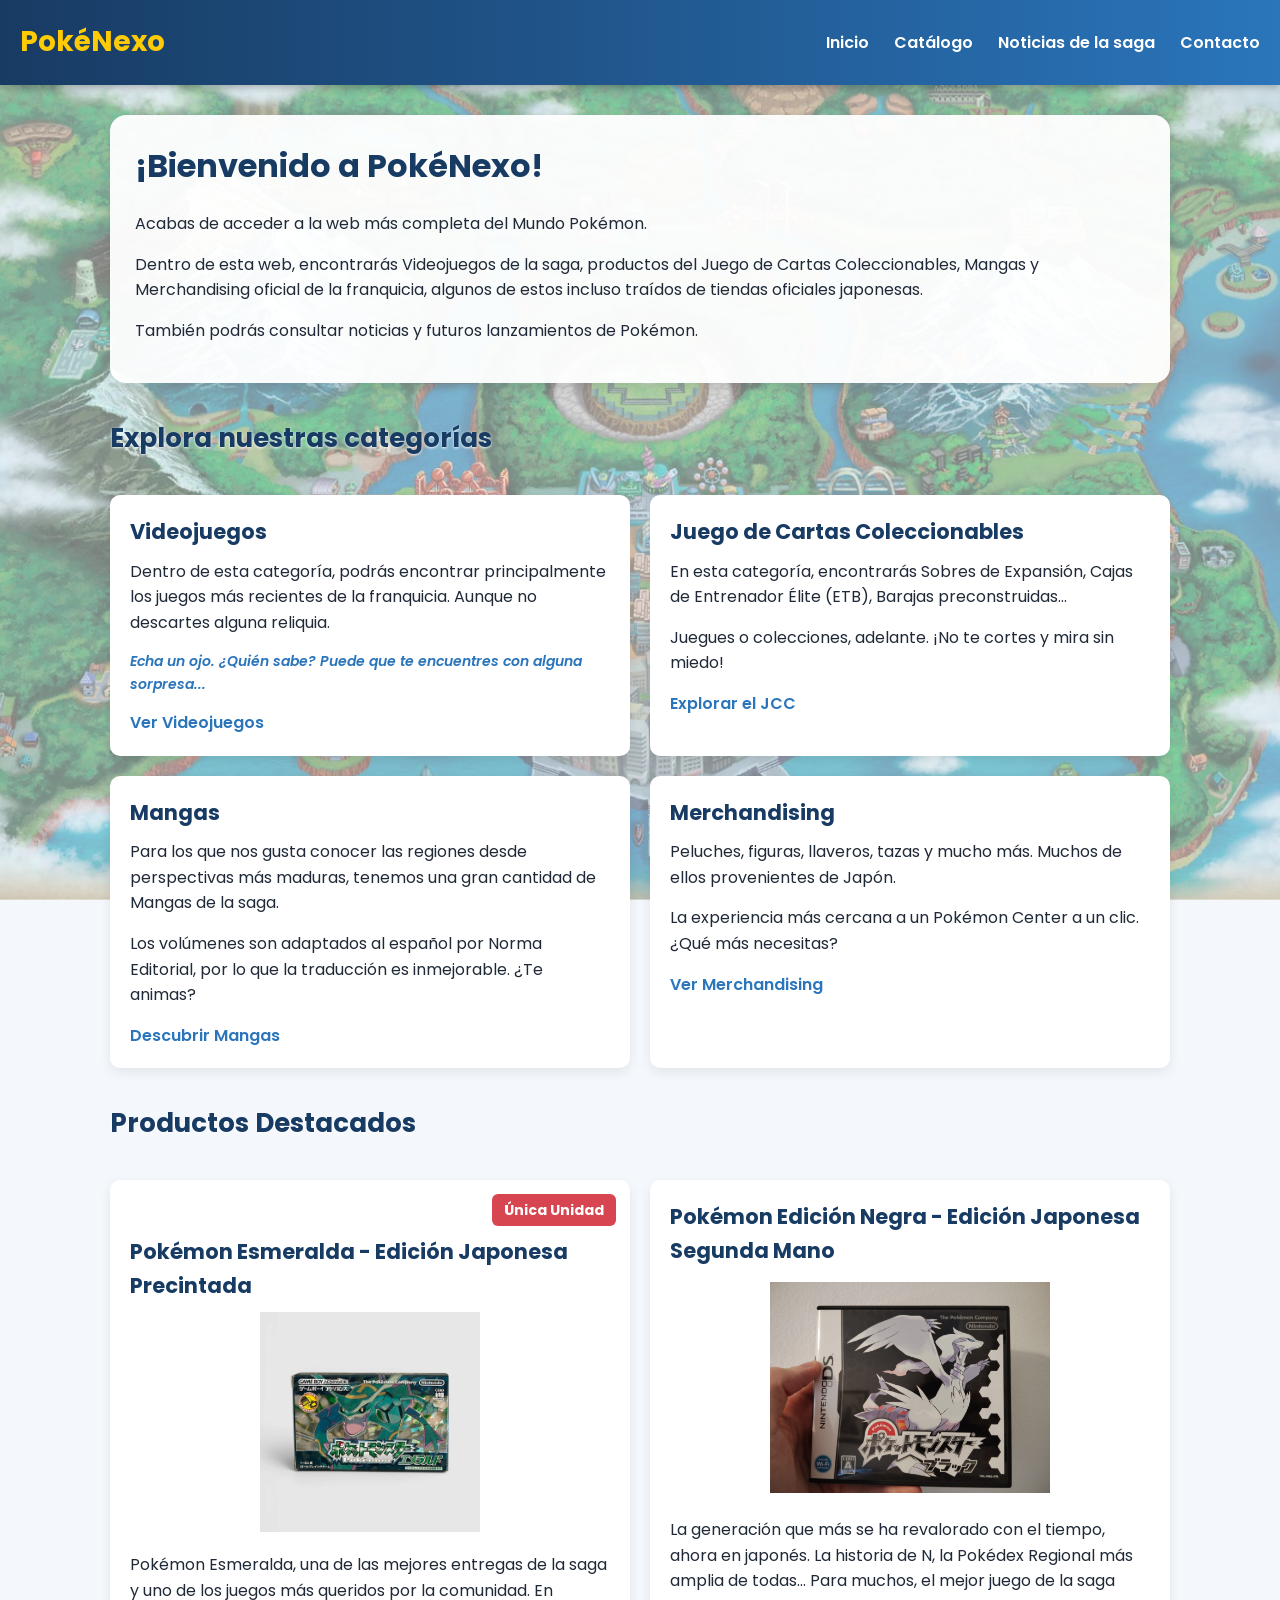
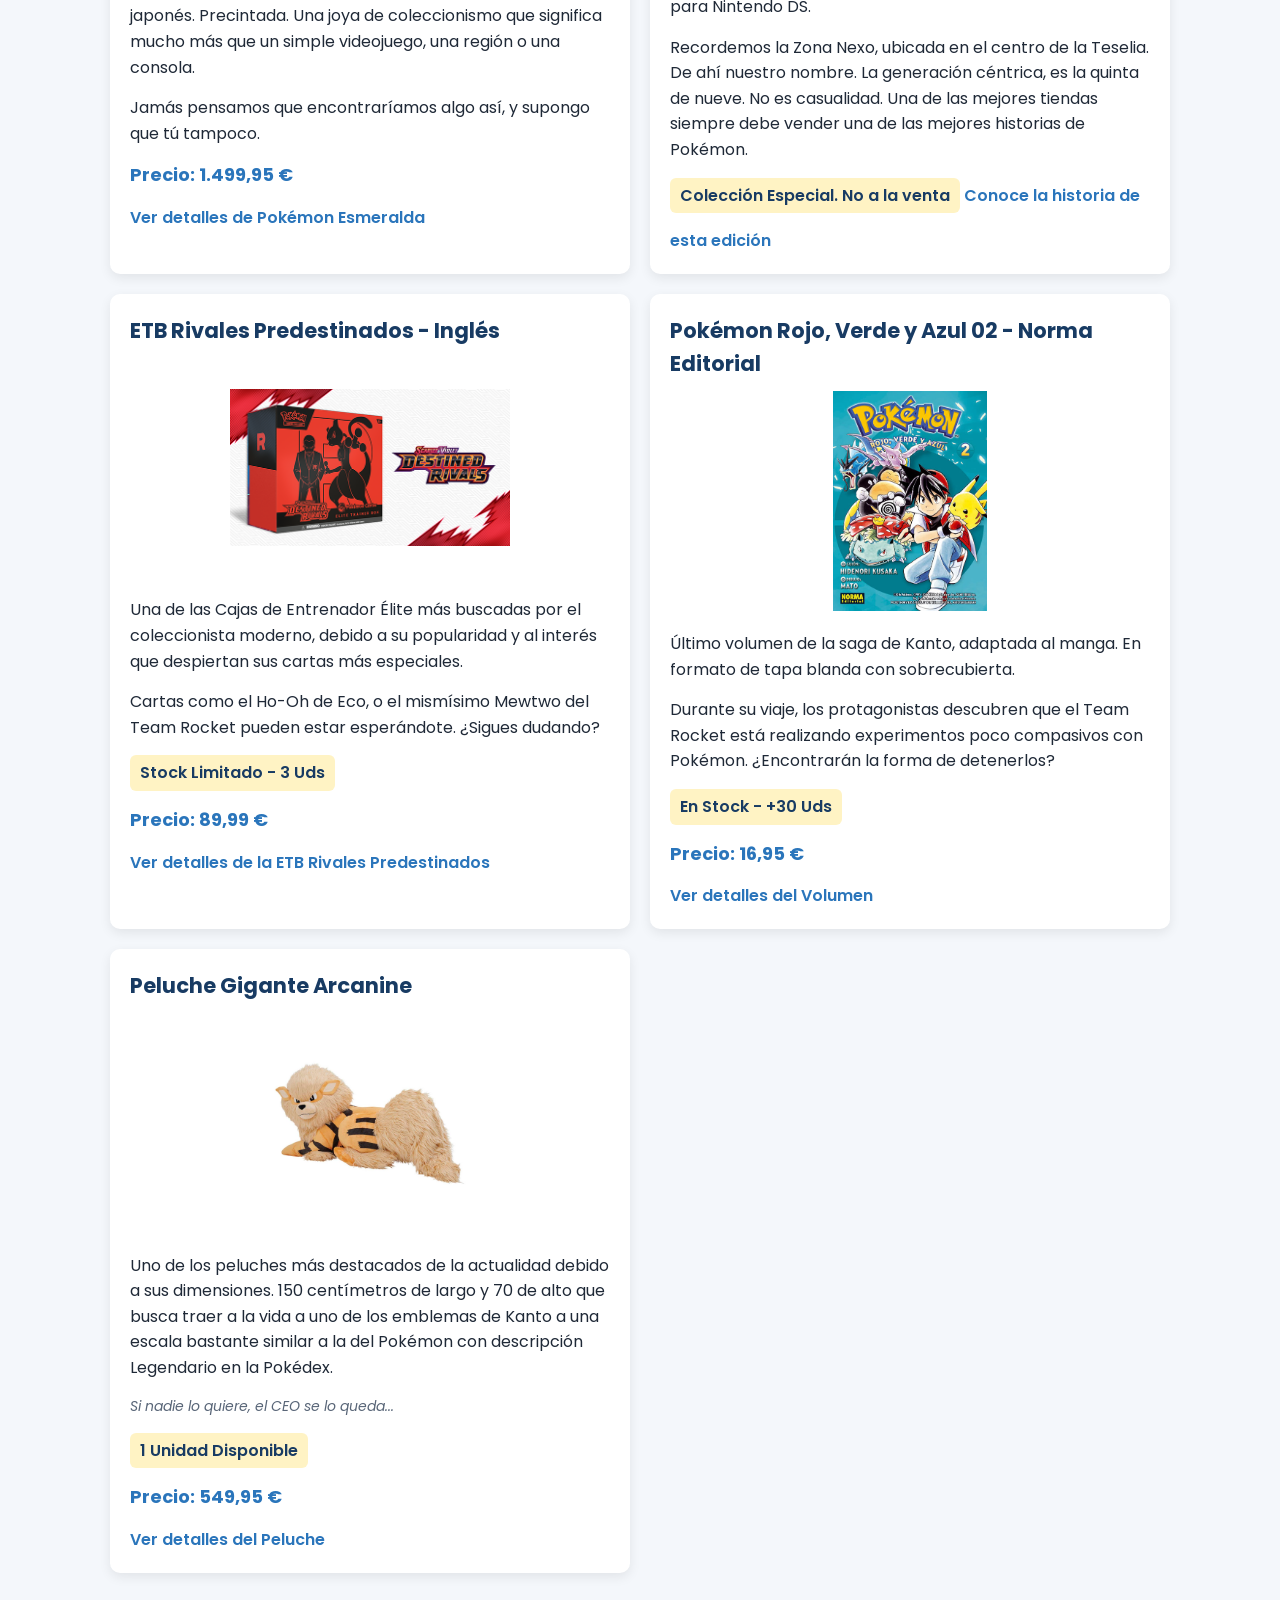
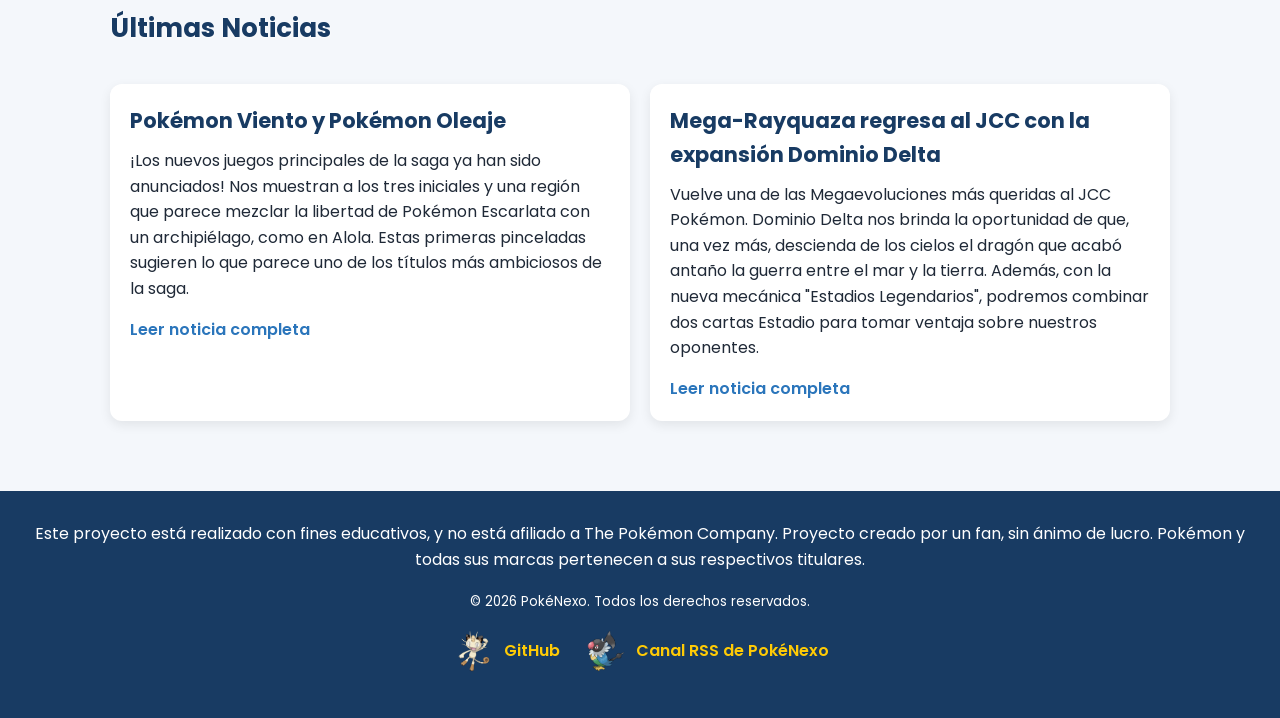
==== commit 84e0e586: "Finalizado, bajo desarrollo" ====
--- a/index.html
+++ b/index.html
@@ -1,29 +1,32 @@
 <!DOCTYPE html>
 <html lang="es">
-  <head>
-    <meta charset="UTF-8">
-    <meta name="viewport" content="width=device-width, initial-scale=1.0">
-    <title>PokéNexo | Inicio</title>
-    <meta
-      name="description" content="Descubre PokéNexo, una tienda ficticia de Pokémon con videojuegos, cartas del JCC, mangas, merchandising y noticias sobre la franquicia.">
-    <link rel="icon" type="image/png" href="img/favicon.png">
-    <link rel="preconnect" href="https://fonts.googleapis.com">
-    <link rel="preconnect" href="https://fonts.gstatic.com" crossorigin>
-    <link href="https://fonts.googleapis.com/css2?family=Poppins:wght@400;600;700&display=swap" rel="stylesheet">
-    <link rel="stylesheet" href="styles.css">
-    <link rel="alternate" type="application/rss+xml" title="Noticias de PokéNexo" href="noticias.xml">
-  </head>
-  <body>
-    <header>
-      <span class="marca">PokéNexo</span>
-      <nav>
-        <a href="index.html">Inicio</a>
-        <a href="catalogo.html">Catálogo</a>
-        <a href="actualidad.html">Noticias de la saga</a>
-        <a href="contacto.html">Contacto</a>
-      </nav>
-    </header>
-    <main>
+
+<head>
+  <meta charset="UTF-8">
+  <meta name="viewport" content="width=device-width, initial-scale=1.0">
+  <title>PokéNexo | Inicio</title>
+  <meta name="description"
+    content="Descubre PokéNexo, una tienda ficticia de Pokémon con videojuegos, cartas del JCC, mangas, merchandising y noticias sobre la franquicia.">
+  <link rel="icon" type="image/svg+xml" href="img/favicon.svg">
+  <link rel="preconnect" href="https://fonts.googleapis.com">
+  <link rel="preconnect" href="https://fonts.gstatic.com" crossorigin>
+  <link href="https://fonts.googleapis.com/css2?family=Poppins:wght@400;600;700&display=swap" rel="stylesheet">
+  <link rel="stylesheet" href="styles.css">
+  <link rel="alternate" type="application/rss+xml" title="Noticias de PokéNexo" href="noticias.xml">
+</head>
+
+<body>
+  <header>
+    <a href="index.html" class="marca">PokéNexo</a>
+    <nav>
+      <a href="index.html">Inicio</a>
+      <a href="catalogo.html">Catálogo</a>
+      <a href="actualidad.html">Noticias de la saga</a>
+      <a href="contacto.html">Contacto</a>
+    </nav>
+  </header>
+  <main>
+    <div class="lectura-sencilla">
       <h1>¡Bienvenido a PokéNexo!</h1>
       <p>Acabas de acceder a la web más completa del Mundo Pokémon.</p>
       <p>
@@ -35,203 +38,190 @@
       <p>
         También podrás consultar noticias y futuros lanzamientos de Pokémon.
       </p>
-
-      <section id="categorias">
-        <h2>Explora nuestras categorías</h2>
-        <article>
-          <h3>Videojuegos</h3>
-          <p>
-            Dentro de esta categoría, podrás encontrar principalmente los juegos
-            más recientes de la franquicia. Aunque no descartes alguna reliquia.
-          </p>
-          <p class="susurro">
-            <a href="#esmeralda"
-              >Echa un ojo. ¿Quién sabe? Puede que te encuentres con alguna
-              sorpresa...</a
-            >
-          </p>
-          <a href="catalogo.html">Ver Videojuegos</a>
-        </article>
-        <article>
-          <h3>Juego de Cartas Coleccionables</h3>
-          <p>
-            En esta categoría, encontrarás Sobres de Expansión, Cajas de
-            Entrenador Élite (ETB), Barajas preconstruidas...
-          </p>
-          <p>
-            Juegues o colecciones, adelante. ¡No te cortes y mira sin miedo!
-          </p>
-          <a href="catalogo.html">Explorar el JCC</a>
-        </article>
-        <article>
-          <h3>Mangas</h3>
-          <p>
-            Para los que nos gusta conocer las regiones desde perspectivas más
-            maduras, tenemos una gran cantidad de Mangas de la saga.
-          </p>
-          <p>
-            Los volúmenes son adaptados al español por Norma Editorial, por lo
-            que la traducción es inmejorable. ¿Te animas?
-          </p>
-          <a href="catalogo.html">Descubrir Mangas</a>
-        </article>
-        <article>
-          <h3>Merchandising</h3>
-          <p>
-            Peluches, figuras, llaveros, tazas y mucho más. Muchos de ellos
-            provenientes de Japón.
-          </p>
-          <p>
-            La experiencia más cercana a un Pokémon Center a un clic. ¿Qué más
-            necesitas?
-          </p>
-          <a href="catalogo.html">Ver Merchandising</a>
-        </article>
-      </section>
-      <section id="destacados">
-        <h2>Productos Destacados</h2>
-        <article id="esmeralda">
-          <h3>Pokémon Esmeralda - Edición Japonesa Precintada</h3>
-          <img
-            class="imagen-producto"
-            src="img/esmeralda.webp"
-            alt="Carátula japonesa de Pokémon Esmeralda - Game Boy Advance"
-          />
-          <p>
-            Pokémon Esmeralda, una de las mejores entregas de la saga y uno de
-            los juegos más queridos por la comunidad. En japonés. Precintada.
-            Una joya de coleccionismo que significa mucho más que un simple
-            videojuego, una región o una consola.
-          </p>
-          <p>
-            Jamás pensamos que encontraríamos algo así, y supongo que tú
-            tampoco.
-          </p>
-          <span class="etiqueta-especial">Única Unidad</span>
-          <p class="precio-producto">Precio: 1.499,95 €</p>
-          <a href="catalogo.html#esmeralda"
-            >Ver detalles de Pokémon Esmeralda</a
-          >
-        </article>
-        <article>
-          <h3>Pokémon Edición Negra - Edición Japonesa Segunda Mano</h3>
-          <img
-            class="imagen-producto"
-            src="img/Museo/caratulaNegroJapones.jpg"
-            alt="Carátula japonesa de Pokémon Negro - Nintendo DS"
-          />
-          <p>
-            La generación que más se ha revalorado con el tiempo, ahora en
-            japonés. La historia de N, la Pokédex Regional más amplia de
-            todas... Para muchos, el mejor juego de la saga para Nintendo DS.
-          </p>
-          <p>
-            Recordemos la Zona Nexo, ubicada en el centro de la Teselia. De ahí
-            nuestro nombre. La generación céntrica, es la quinta de nueve. No es
-            casualidad. Una de las mejores tiendas siempre debe vender una de
-            las mejores historias de Pokémon.
-          </p>
-          <p class="estado-producto">Colección Especial. No a la venta</p>
-          <a href="catalogo.html">Conoce la historia de esta edición</a>
-        </article>
-        <article>
-          <h3>ETB Rivales Predestinados - Inglés</h3>
-          <img
-            class="imagen-producto"
-            src="img/destinedrivals.png"
-            alt="Caja de Entrenador Élite - Rivales Predestinados - Inglés"
-          />
-          <p>
-            Una de las Cajas de Entrenador Élite más buscadas por el
-            coleccionista moderno, debido a su popularidad y al interés que
-            despiertan sus cartas más especiales.
-          </p>
-          <p>
-            Cartas como el Ho-Oh de Eco, o el mismísimo Mewtwo del Team Rocket
-            pueden estar esperándote. ¿Sigues dudando?
-          </p>
-          <p class="estado-producto">Stock Limitado - 3 Uds</p>
-          <p class="precio-producto">Precio: 89,99 €</p>
-          <a href="catalogo.html"
-            >Ver detalles de la ETB Rivales Predestinados</a
-          >
-        </article>
-        <article>
-          <h3>Pokémon Rojo, Verde y Azul 02 - Norma Editorial</h3>
-          <img
-            class="imagen-producto"
-            src="img/rojoverdeazul02.jpeg"
-            alt="Volumen 2 de Pokémon Rojo, Verde y Azul - Norma Editorial"
-          />
-          <p>
-            Último volumen de la saga de Kanto, adaptada al manga. En formato de
-            tapa blanda con sobrecubierta.
-          </p>
-          <p>
-            Durante su viaje, los protagonistas descubren que el Team Rocket
-            está realizando experimentos poco compasivos con Pokémon.
-            ¿Encontrarán la forma de detenerlos?
-          </p>
-          <p class="estado-producto">En Stock - +30 Uds</p>
-          <p class="precio-producto">Precio: 16,95 €</p>
-          <a href="catalogo.html">Ver detalles del Volumen</a>
-        </article>
-        <article>
-          <h3>Peluche Gigante Arcanine</h3>
-          <img
-            class="imagen-producto"
-            src="img/peluchearcanine.jpg"
-            alt="Peluche Arcanine Pokémon Center - Gran Tamaño"
-          />
-          <p>
-            Uno de los peluches más destacados de la actualidad debido a sus
-            dimensiones. 150 centímetros de largo y 70 de alto que busca traer a
-            la vida a uno de los emblemas de Kanto a una escala bastante similar
-            a la del Pokémon con descripción Legendario en la Pokédex.
-          </p>
-          <p class="susurro">Si nadie lo quiere, el CEO se lo queda...</p>
-          <p class="estado-producto">1 Unidad Disponible</p>
-          <p class="precio-producto">Precio: 549,95 €</p>
-          <a href="catalogo.html">Ver detalles del Peluche</a>
-        </article>
-      </section>
-      <section id="noticias">
-        <h2>Últimas Noticias</h2>
-        <article>
-          <h3>Pokémon Viento y Pokémon Oleaje</h3>
-          <p>
-            ¡Los nuevos juegos principales de la saga ya han sido anunciados!
-            Nos muestran a los tres iniciales y una región que parece mezclar la
-            libertad de Pokémon Escarlata con un archipiélago, como en Alola.
-            Estas primeras pinceladas sugieren lo que parece uno de los títulos
-            más ambiciosos de la saga.
-          </p>
-          <a href="actualidad.html">Leer noticia completa</a>
-        </article>
-        <article>
-          <h3>Mega-Rayquaza regresa al JCC con la expansión Dominio Delta</h3>
-          <p>
-            Vuelve una de las Megaevoluciones más queridas al JCC Pokémon.
-            Dominio Delta nos brinda la oportunidad de que, una vez más,
-            descienda de los cielos el dragón que acabó antaño la guerra entre
-            el mar y la tierra. Además, con la nueva mecánica "Estadios
-            Legendarios", podremos combinar dos cartas Estadio para tomar
-            ventaja sobre nuestros oponentes.
-          </p>
-          <a href="actualidad.html">Leer noticia completa</a>
-        </article>
-      </section>
-    </main>
-    <footer>
-        <p>
-            Este proyecto está realizado con fines educativos, y no está afiliado a The Pokémon Company. Proyecto creado por un fan, sin ánimo de lucro. Pokémon y todas sus marcas 
-            pertenecen a sus respectivos titulares.
-        </p>
-        <small>&copy; 2026 PokéNexo. Todos los derechos reservados.</small>
-        <p>
-            <a href="https://kryptomega765.github.io/DANIEL_FERNANDEZ_TEMA2_PROYECTO/" target="_blank" rel="noopener">GitHub</a> 
-            <a href="noticias.xml">Canal RSS de PokéNexo</a>
-        </p>
-    </footer>
-  </body>
-</html>
+    </div>
+
+    <section id="categorias">
+      <h2>Explora nuestras categorías</h2>
+      <article>
+        <h3>Videojuegos</h3>
+        <p>
+          Dentro de esta categoría, podrás encontrar principalmente los juegos
+          más recientes de la franquicia. Aunque no descartes alguna reliquia.
+        </p>
+        <p class="susurro">
+          <a href="#esmeralda">Echa un ojo. ¿Quién sabe? Puede que te encuentres con alguna
+            sorpresa...</a>
+        </p>
+        <a href="catalogo.html">Ver Videojuegos</a>
+      </article>
+      <article>
+        <h3>Juego de Cartas Coleccionables</h3>
+        <p>
+          En esta categoría, encontrarás Sobres de Expansión, Cajas de
+          Entrenador Élite (ETB), Barajas preconstruidas...
+        </p>
+        <p>
+          Juegues o colecciones, adelante. ¡No te cortes y mira sin miedo!
+        </p>
+        <a href="catalogo.html">Explorar el JCC</a>
+      </article>
+      <article>
+        <h3>Mangas</h3>
+        <p>
+          Para los que nos gusta conocer las regiones desde perspectivas más
+          maduras, tenemos una gran cantidad de Mangas de la saga.
+        </p>
+        <p>
+          Los volúmenes son adaptados al español por Norma Editorial, por lo
+          que la traducción es inmejorable. ¿Te animas?
+        </p>
+        <a href="catalogo.html">Descubrir Mangas</a>
+      </article>
+      <article>
+        <h3>Merchandising</h3>
+        <p>
+          Peluches, figuras, llaveros, tazas y mucho más. Muchos de ellos
+          provenientes de Japón.
+        </p>
+        <p>
+          La experiencia más cercana a un Pokémon Center a un clic. ¿Qué más
+          necesitas?
+        </p>
+        <a href="catalogo.html">Ver Merchandising</a>
+      </article>
+    </section>
+    <section id="destacados">
+      <h2>Productos Destacados</h2>
+      <article id="esmeralda">
+        <h3>Pokémon Esmeralda - Edición Japonesa Precintada</h3>
+        <img class="imagen-producto" src="img/esmeralda.webp"
+          alt="Carátula japonesa de Pokémon Esmeralda - Game Boy Advance" />
+        <p>
+          Pokémon Esmeralda, una de las mejores entregas de la saga y uno de
+          los juegos más queridos por la comunidad. En japonés. Precintada.
+          Una joya de coleccionismo que significa mucho más que un simple
+          videojuego, una región o una consola.
+        </p>
+        <p>
+          Jamás pensamos que encontraríamos algo así, y supongo que tú
+          tampoco.
+        </p>
+        <span class="etiqueta-especial">Única Unidad</span>
+        <p class="precio-producto">Precio: 1.499,95 €</p>
+        <a href="catalogo.html#esmeralda">Ver detalles de Pokémon Esmeralda</a>
+      </article>
+      <article>
+        <h3>Pokémon Edición Negra - Edición Japonesa Segunda Mano</h3>
+        <img class="imagen-producto" src="img/Museo/caratulaNegroJapones.jpg"
+          alt="Carátula japonesa de Pokémon Negro - Nintendo DS" />
+        <p>
+          La generación que más se ha revalorado con el tiempo, ahora en
+          japonés. La historia de N, la Pokédex Regional más amplia de
+          todas... Para muchos, el mejor juego de la saga para Nintendo DS.
+        </p>
+        <p>
+          Recordemos la Zona Nexo, ubicada en el centro de la Teselia. De ahí
+          nuestro nombre. La generación céntrica, es la quinta de nueve. No es
+          casualidad. Una de las mejores tiendas siempre debe vender una de
+          las mejores historias de Pokémon.
+        </p>
+        <p class="estado-producto">Colección Especial. No a la venta</p>
+        <a href="catalogo.html">Conoce la historia de esta edición</a>
+      </article>
+      <article>
+        <h3>ETB Rivales Predestinados - Inglés</h3>
+        <img class="imagen-producto" src="img/destinedrivals.png"
+          alt="Caja de Entrenador Élite - Rivales Predestinados - Inglés" />
+        <p>
+          Una de las Cajas de Entrenador Élite más buscadas por el
+          coleccionista moderno, debido a su popularidad y al interés que
+          despiertan sus cartas más especiales.
+        </p>
+        <p>
+          Cartas como el Ho-Oh de Eco, o el mismísimo Mewtwo del Team Rocket
+          pueden estar esperándote. ¿Sigues dudando?
+        </p>
+        <p class="estado-producto">Stock Limitado - 3 Uds</p>
+        <p class="precio-producto">Precio: 89,99 €</p>
+        <a href="catalogo.html">Ver detalles de la ETB Rivales Predestinados</a>
+      </article>
+      <article>
+        <h3>Pokémon Rojo, Verde y Azul 02 - Norma Editorial</h3>
+        <img class="imagen-producto" src="img/rojoverdeazul02.jpeg"
+          alt="Volumen 2 de Pokémon Rojo, Verde y Azul - Norma Editorial" />
+        <p>
+          Último volumen de la saga de Kanto, adaptada al manga. En formato de
+          tapa blanda con sobrecubierta.
+        </p>
+        <p>
+          Durante su viaje, los protagonistas descubren que el Team Rocket
+          está realizando experimentos poco compasivos con Pokémon.
+          ¿Encontrarán la forma de detenerlos?
+        </p>
+        <p class="estado-producto">En Stock - +30 Uds</p>
+        <p class="precio-producto">Precio: 16,95 €</p>
+        <a href="catalogo.html">Ver detalles del Volumen</a>
+      </article>
+      <article>
+        <h3>Peluche Gigante Arcanine</h3>
+        <img class="imagen-producto" src="img/peluchearcanine.jpg"
+          alt="Peluche Arcanine Pokémon Center - Gran Tamaño" />
+        <p>
+          Uno de los peluches más destacados de la actualidad debido a sus
+          dimensiones. 150 centímetros de largo y 70 de alto que busca traer a
+          la vida a uno de los emblemas de Kanto a una escala bastante similar
+          a la del Pokémon con descripción Legendario en la Pokédex.
+        </p>
+        <p class="susurro">Si nadie lo quiere, el CEO se lo queda...</p>
+        <p class="estado-producto">1 Unidad Disponible</p>
+        <p class="precio-producto">Precio: 549,95 €</p>
+        <a href="catalogo.html">Ver detalles del Peluche</a>
+      </article>
+    </section>
+    <section id="noticias">
+      <h2>Últimas Noticias</h2>
+      <article>
+        <h3>Pokémon Viento y Pokémon Oleaje</h3>
+        <p>
+          ¡Los nuevos juegos principales de la saga ya han sido anunciados!
+          Nos muestran a los tres iniciales y una región que parece mezclar la
+          libertad de Pokémon Escarlata con un archipiélago, como en Alola.
+          Estas primeras pinceladas sugieren lo que parece uno de los títulos
+          más ambiciosos de la saga.
+        </p>
+        <a href="actualidad.html">Leer noticia completa</a>
+      </article>
+      <article>
+        <h3>Mega-Rayquaza regresa al JCC con la expansión Dominio Delta</h3>
+        <p>
+          Vuelve una de las Megaevoluciones más queridas al JCC Pokémon.
+          Dominio Delta nos brinda la oportunidad de que, una vez más,
+          descienda de los cielos el dragón que acabó antaño la guerra entre
+          el mar y la tierra. Además, con la nueva mecánica "Estadios
+          Legendarios", podremos combinar dos cartas Estadio para tomar
+          ventaja sobre nuestros oponentes.
+        </p>
+        <a href="actualidad.html">Leer noticia completa</a>
+      </article>
+    </section>
+  </main>
+  <footer>
+    <p>
+      Este proyecto está realizado con fines educativos, y no está afiliado a The Pokémon Company. Proyecto creado por
+      un fan, sin ánimo de lucro. Pokémon y todas sus marcas
+      pertenecen a sus respectivos titulares.
+    </p>
+    <small>&copy; 2026 PokéNexo. Todos los derechos reservados.</small>
+    <p class="enlaces-footer">
+      <a href="https://kryptomega765.github.io/DANIEL_FERNANDEZ_TEMA2_PROYECTO/" target="_blank" rel="noopener">
+        <img src="img/footer/github-icon.png" alt="">GitHub
+      </a>
+      <a href="noticias.xml">
+        <img src="img/footer/rss-icon.png" alt="">
+        Canal RSS de PokéNexo
+      </a>
+    </p>
+  </footer>
+</body>
+
+</html>
--- a/styles.css
+++ b/styles.css
@@ -15,20 +15,26 @@
 
 body {
     background-color: var(--color-fondo);
+    background-image: linear-gradient(rgba(244, 247, 251, 0.5),
+            rgba(244, 247, 251, 0.5)), url(img/fondo-teselia.png);
+    background-size: cover;
+    background-position: center center;
+    background-repeat: no-repeat;
+    background-attachment: fixed;
+
     color: var(--color-texto);
     font-family: 'Poppins', Arial, Helvetica, sans-serif;
     line-height: 1.6;
 }
+
 header {
     display: flex;
     justify-content: space-between;
     align-items: center;
     background-color: var(--color-secundario);
-    background-image: linear-gradient(
-        90deg,
-        var(--color-secundario) 0%,
-        var(--color-principal) 100%
-    );
+    background-image: linear-gradient(90deg,
+            var(--color-secundario) 0%,
+            var(--color-principal) 100%);
     color: var(--color-tarjeta);
     padding: 20px;
     position: sticky;
@@ -41,6 +47,11 @@
     color: var(--color-acento);
     font-size: 28px;
     font-weight: bold;
+    text-decoration: none;
+}
+
+.marca:hover {
+    color: #FFE066;
 }
 
 nav {
@@ -73,6 +84,13 @@
     animation: entradaSuave 0.6s ease-out both;
 }
 
+.lectura-sencilla {
+    background-color: rgba(255, 255, 255, 0.95);
+    padding: 25px;
+    border-radius: 16px;
+    box-shadow: 0 4px 12px rgba(0, 0, 0, 0.10);
+}
+
 h1 {
     color: var(--color-secundario);
     font-size: 32px;
@@ -91,21 +109,21 @@
     margin-bottom: 10px;
 }
 
-#videojuegos article > h4,
-#museo article > h3,
-#jcc article > h3,
-#manga article > h3,
-#merchandising article > h3 {
+#videojuegos article>h4,
+#museo article>h3,
+#jcc article>h3,
+#manga article>h3,
+#merchandising article>h3 {
     color: var(--color-secundario);
     font-size: 20px;
     margin-bottom: 15px;
 }
 
-#videojuegos article > h5,
-#museo article > h4,
-#jcc article > h4,
-#manga article > h4,
-#merchandising article > h4 {
+#videojuegos article>h5,
+#museo article>h4,
+#jcc article>h4,
+#manga article>h4,
+#merchandising article>h4 {
     color: var(--color-secundario);
     font-size: 16px;
     margin-top: 20px;
@@ -190,12 +208,12 @@
     gap: 20px;
 }
 
-#switch > h3,
-#switch2 > h3,
-#museo > h2,
-#jcc > h2,
-#manga > h2,
-#merchandising > h2 {
+#switch>h3,
+#switch2>h3,
+#museo>h2,
+#jcc>h2,
+#manga>h2,
+#merchandising>h2 {
     grid-column: 1 / -1;
 }
 
@@ -205,9 +223,12 @@
     gap: 10px;
 }
 
+
+
 .galeria-producto img {
+    display: block;
     width: 100%;
-    height: 400px;
+    height: 280px;
     object-fit: contain;
     background-color: var(--color-fondo);
     border-radius: 6px;
@@ -239,6 +260,22 @@
     border-radius: 6px;
 }
 
+#jcc .galeria-cartas img,
+#manga .galeria-mangas img {
+    height: auto;
+    aspect-ratio: 5/7;
+}
+
+#merchandising .galeria-merchandising img {
+    height: auto;
+    aspect-ratio: 1/1;
+}
+
+#jcc .galeria-cartas img,
+#manga .galeria-mangas img {
+    border: none;
+}
+
 #categorias {
     display: grid;
     grid-template-columns: repeat(2, 1fr);
@@ -268,6 +305,11 @@
 
 #noticias h2 {
     grid-column: 1 / -1;
+}
+
+main>section>h2 {
+    color: var(--color-secundario);
+    text-shadow: 0 1px 3px rgba(255, 255, 255, 0.95);
 }
 
 #noticias article {
@@ -287,7 +329,7 @@
     transform: none;
 }
 
-.pagina-actualidad #noticias article > img {
+.pagina-actualidad #noticias article>img {
     display: block;
     max-width: 100%;
     max-height: 420px;
@@ -322,7 +364,7 @@
     margin-bottom: 12px;
 }
 
-.pagina-actualidad #noticias article > h3 {
+.pagina-actualidad #noticias article>h3 {
     color: var(--color-secundario);
     font-size: 24px;
     margin-bottom: 20px;
@@ -350,7 +392,7 @@
 }
 
 #destacados h2 {
-    grid-column:1/-1;
+    grid-column: 1/-1;
 }
 
 .imagen-producto {
@@ -447,7 +489,7 @@
     color: var(--color-texto);
 }
 
-.pagina-contacto form p > label:first-child {
+.pagina-contacto form p>label:first-child {
     display: block;
     margin-bottom: 8px;
     font-weight: 600;
@@ -510,7 +552,9 @@
     text-align: left;
     color: var(--color-secundario);
     font-weight: 600;
-    padding: 10px 0;
+    padding: 10px 14px;
+    background-color: rgba(255, 255, 255, 0.95);
+    border-radius: 8px 8px 0 0;
 }
 
 .pagina-contacto th,
@@ -529,7 +573,7 @@
     background-color: #EAF1F8;
 }
 
-.pagina-contacto section > h3 {
+.pagina-contacto .lectura-sencilla>h3 {
     color: var(--color-secundario);
     font-size: 19px;
     margin-top: 25px;
@@ -557,9 +601,35 @@
 }
 
 footer a {
+    display: inline-block;
     color: var(--color-acento);
     text-decoration: none;
     font-weight: 600;
+    margin: 0 12px;
+}
+
+footer .enlaces-footer {
+    display: flex;
+    justify-content: center;
+    align-items: center;
+    flex-wrap: wrap;
+    gap: 24px;
+    margin-top: 16px;
+}
+
+footer .enlaces-footer a {
+    display: inline-flex;
+    align-items: center;
+    gap: 8px;
+    margin: 0;
+}
+
+footer .enlaces-footer a img {
+    display: block;
+    width: 44px;
+    height: 44px;
+    max-width: 44px;
+    object-fit: contain;
 }
 
 footer a:hover {
@@ -601,12 +671,13 @@
 }
 
 @media (max-width: 600px) {
+
     #categorias,
     #destacados,
     #noticias {
         grid-template-columns: 1fr;
     }
-    
+
     header {
         flex-direction: column;
         gap: 12px;
@@ -630,7 +701,7 @@
         font-size: 23px;
     }
 
-    .pagina-actualidad #noticias article > h3 {
+    .pagina-actualidad #noticias article>h3 {
         font-size: 20px;
     }
 
@@ -671,7 +742,7 @@
     .galeria-cartas img,
     .galeria-mangas img,
     .galeria-merchandising img {
-        height: 220px;
+        height: 200px;
     }
 
     .pagina-actualidad #dominio-delta .galeria-cartas {
@@ -681,8 +752,9 @@
 
 
 @media (prefers-reduced-motion: reduce) {
+
     main,
     #destacados #esmeralda .etiqueta-especial {
         animation: none;
     }
-}
+}
